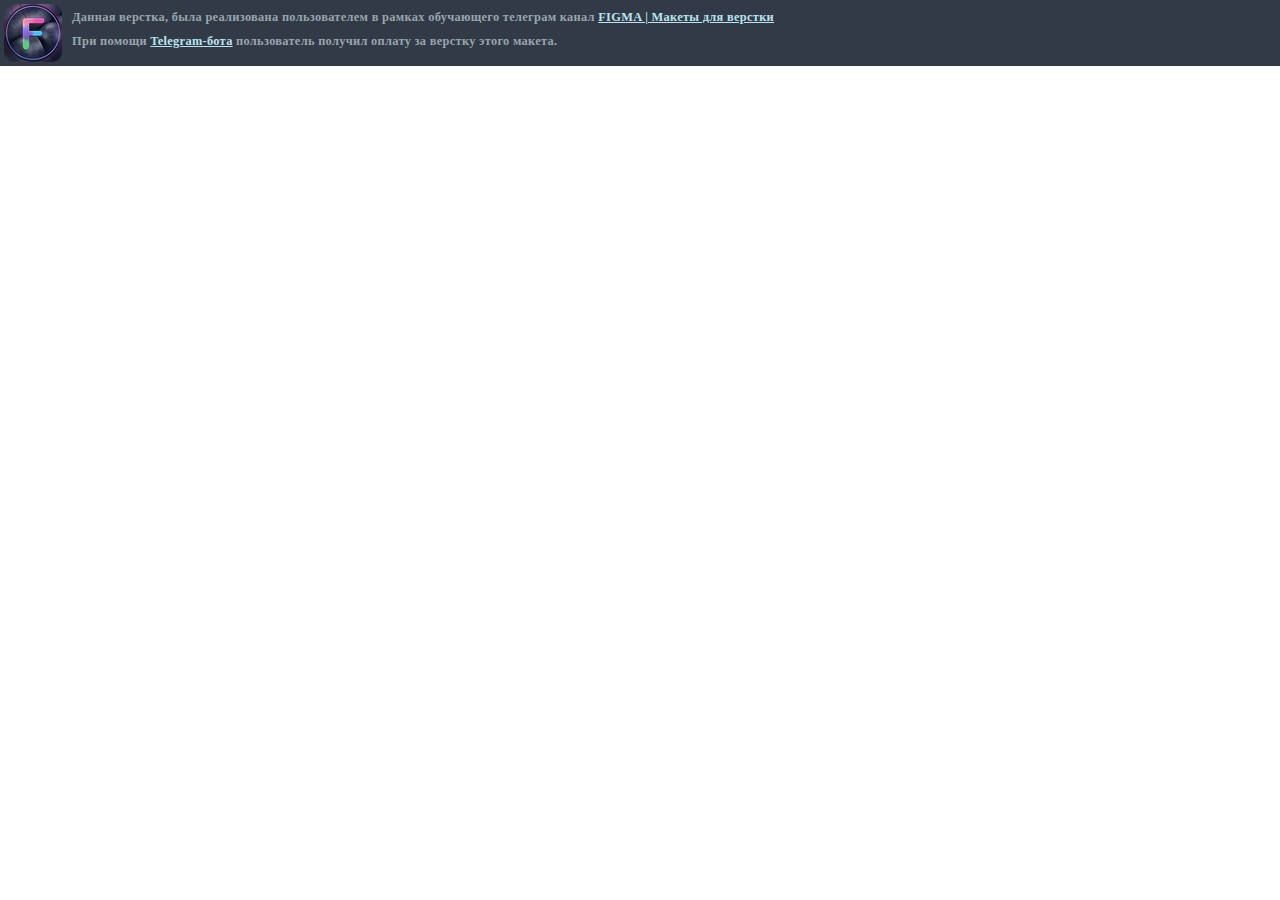
==== app/index.html @ 82f4841a "first commit" ====
<!DOCTYPE html>
<html lang="en">
  <head>
    <meta charset="UTF-8" />
    <meta name="viewport" content="width=device-width, initial-scale=1.0" />
    <meta http-equiv="X-UA-Compatible" content="ie=edge" />
    <meta
      name="description"
      content="Макет для верстки сайта был взял с телеграм канала FIGMA | Макеты для верстки"
    />
    <link rel="shortcut icon" type="image/x-icon" href="favicon/favicon.ico" />
    <link rel="author" href="humans.txt" />
    <title>FIGMA | Макеты для верстки — Верстка страницы</title>
    <link rel="stylesheet" href="css/style.min.css" />
  </head>
  <body>
    <!-- Начало: Данный блок удалять нельзя -->
    <div class="maketforfigma">
      <a href="https://t.me/s/FigmaToHTML" target="_blank">
        <img src="images/icon/logo.png" alt="Maket for figma" />
      </a>
      <div>
        <p>
          Данная верстка, была реализована пользователем в рамках обучающего
          телеграм канал
          <a href="https://t.me/s/FigmaToHTML" target="_blank"
            >FIGMA | Макеты для верстки</a
          >
        </p>
        <p>
          При помощи
          <a href="https://t.me/HtmlCodeForMoney_bot?from_git" target="_blank"
            >Telegram-бота</a
          >
          пользователь получил оплату за верстку этого макета.
        </p>
      </div>
    </div>
    <!-- Конец -->

    <div class="main"></div>
    <script src="js/main.min.js"></script>
  </body>
</html>
---- app/css/style.min.css ----
@import"https://fonts.googleapis.com/css2?family=Roboto&display=swap";html{line-height:1.15;-webkit-text-size-adjust:100%}body{margin:0}main{display:block}h1{font-size:2em;margin:.67em 0}hr{-webkit-box-sizing:content-box;box-sizing:content-box;height:0;overflow:visible}pre{font-family:monospace,monospace;font-size:1em}a{background-color:rgba(0,0,0,0)}abbr[title]{border-bottom:none;text-decoration:underline;-webkit-text-decoration:underline dotted;text-decoration:underline dotted}b,strong{font-weight:bolder}code,kbd,samp{font-family:monospace,monospace;font-size:1em}small{font-size:80%}sub,sup{font-size:75%;line-height:0;position:relative;vertical-align:baseline}sub{bottom:-0.25em}sup{top:-0.5em}img{border-style:none}button,input,optgroup,select,textarea{font-family:inherit;font-size:100%;line-height:1.15;margin:0}button,input{overflow:visible}button,select{text-transform:none}button,[type=button],[type=reset],[type=submit]{-webkit-appearance:button}button::-moz-focus-inner,[type=button]::-moz-focus-inner,[type=reset]::-moz-focus-inner,[type=submit]::-moz-focus-inner{border-style:none;padding:0}button:-moz-focusring,[type=button]:-moz-focusring,[type=reset]:-moz-focusring,[type=submit]:-moz-focusring{outline:1px dotted ButtonText}fieldset{padding:.35em .75em .625em}legend{-webkit-box-sizing:border-box;box-sizing:border-box;color:inherit;display:table;max-width:100%;padding:0;white-space:normal}progress{vertical-align:baseline}textarea{overflow:auto}[type=checkbox],[type=radio]{-webkit-box-sizing:border-box;box-sizing:border-box;padding:0}[type=number]::-webkit-inner-spin-button,[type=number]::-webkit-outer-spin-button{height:auto}[type=search]{-webkit-appearance:textfield;outline-offset:-2px}[type=search]::-webkit-search-decoration{-webkit-appearance:none}::-webkit-file-upload-button{-webkit-appearance:button;font:inherit}details{display:block}summary{display:list-item}template{display:none}[hidden]{display:none}html{-webkit-box-sizing:border-box;box-sizing:border-box}*,*::before,*::after{-webkit-box-sizing:inherit;box-sizing:inherit;padding:0;margin:0}h1,h2,h3,h4,h5,h6{margin:0;padding:0}a{color:inherit;text-decoration:none}ul{list-style:none}button{background:rgba(0,0,0,0);border:none;cursor:pointer}.maketforfigma{-webkit-box-flex:0;-ms-flex:0 0 auto;flex:0 0 auto;background:#313a46;font-weight:bold;display:-webkit-box;display:-ms-flexbox;display:flex}.maketforfigma img{border-radius:10px;margin:4px 0 0 4px}.maketforfigma p{color:#98a6ad;text-decoration:none;letter-spacing:.01875rem;font-size:.775rem;padding:0 10px;line-height:.7rem;margin:12.4px 0}.maketforfigma p>a{color:#bbe4f0;font-weight:bold;text-decoration:underline}.maketforfigma p>a:hover{color:#fff}.main{-webkit-box-flex:1;-ms-flex:1 0 auto;flex:1 0 auto}html{height:100%}body{display:-webkit-box;display:-ms-flexbox;display:flex;-webkit-box-orient:vertical;-webkit-box-direction:normal;-ms-flex-direction:column;flex-direction:column;height:100%;padding:0;margin:0}
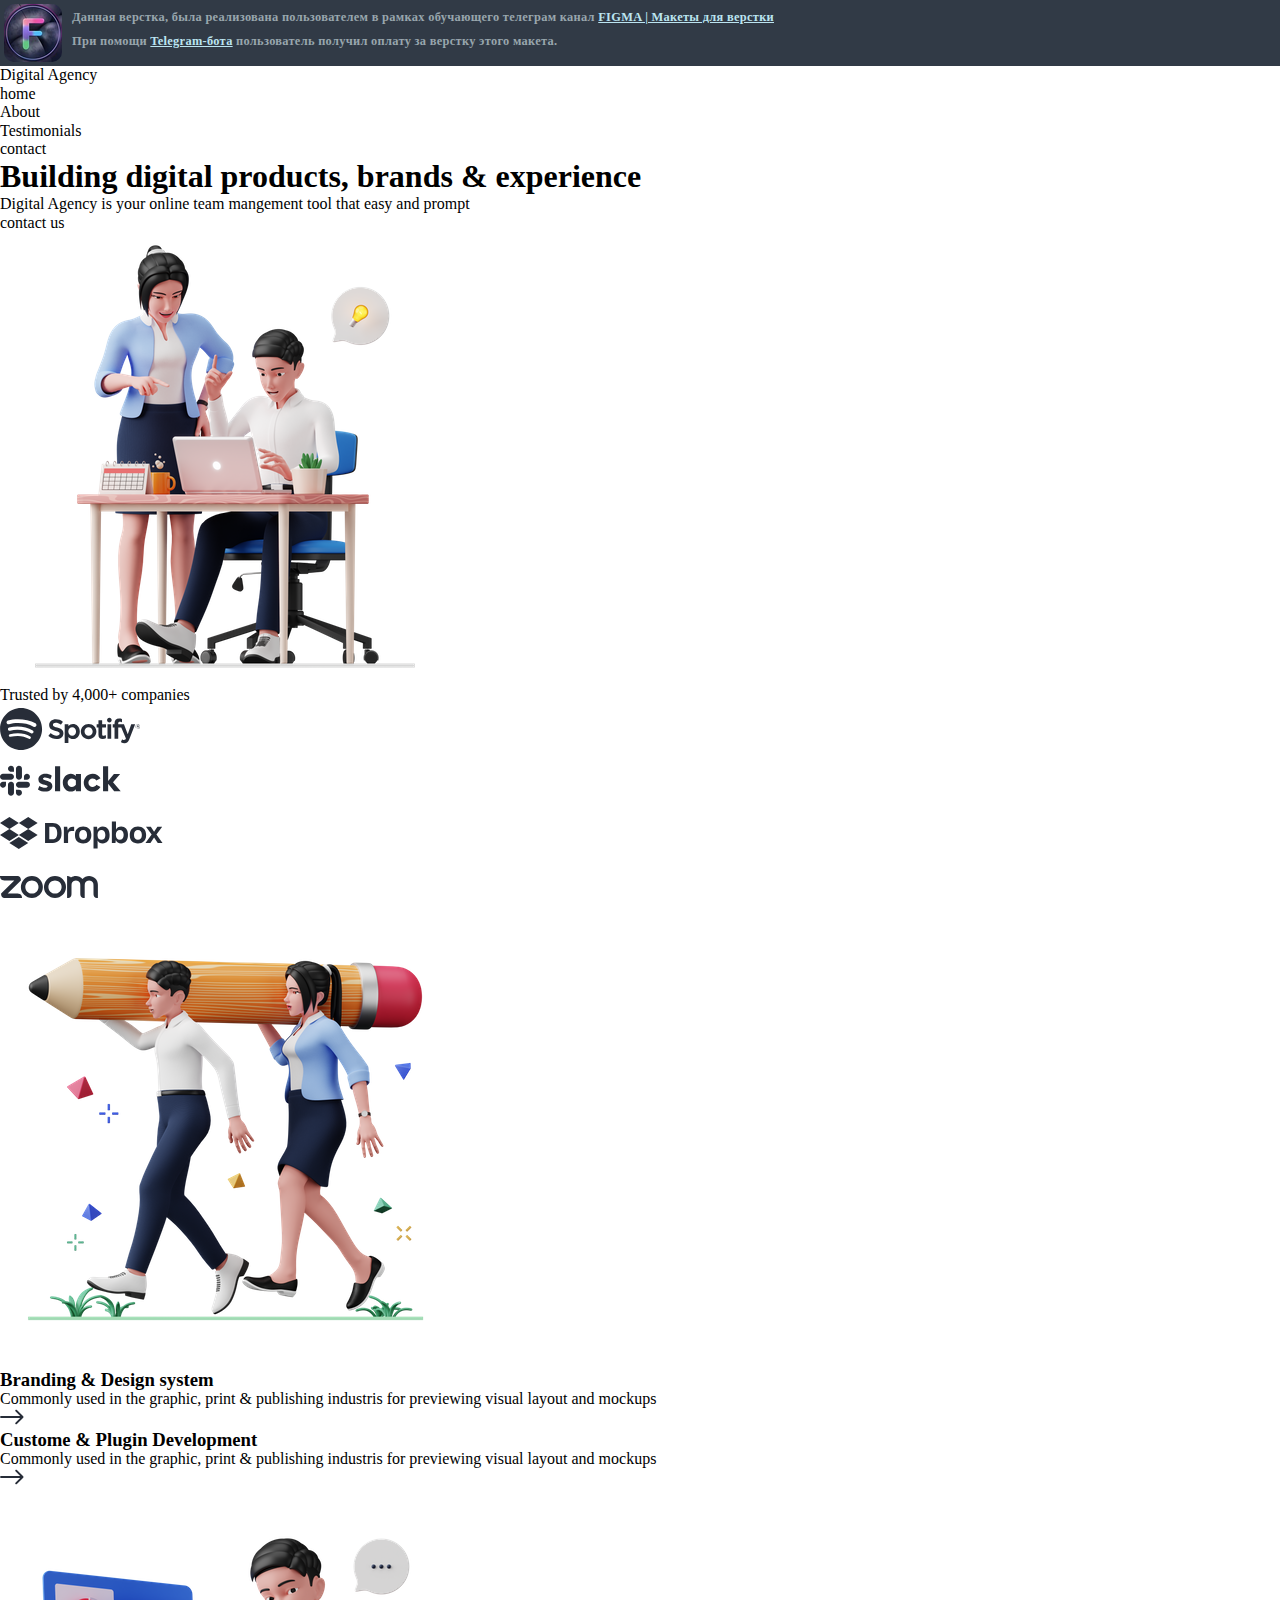
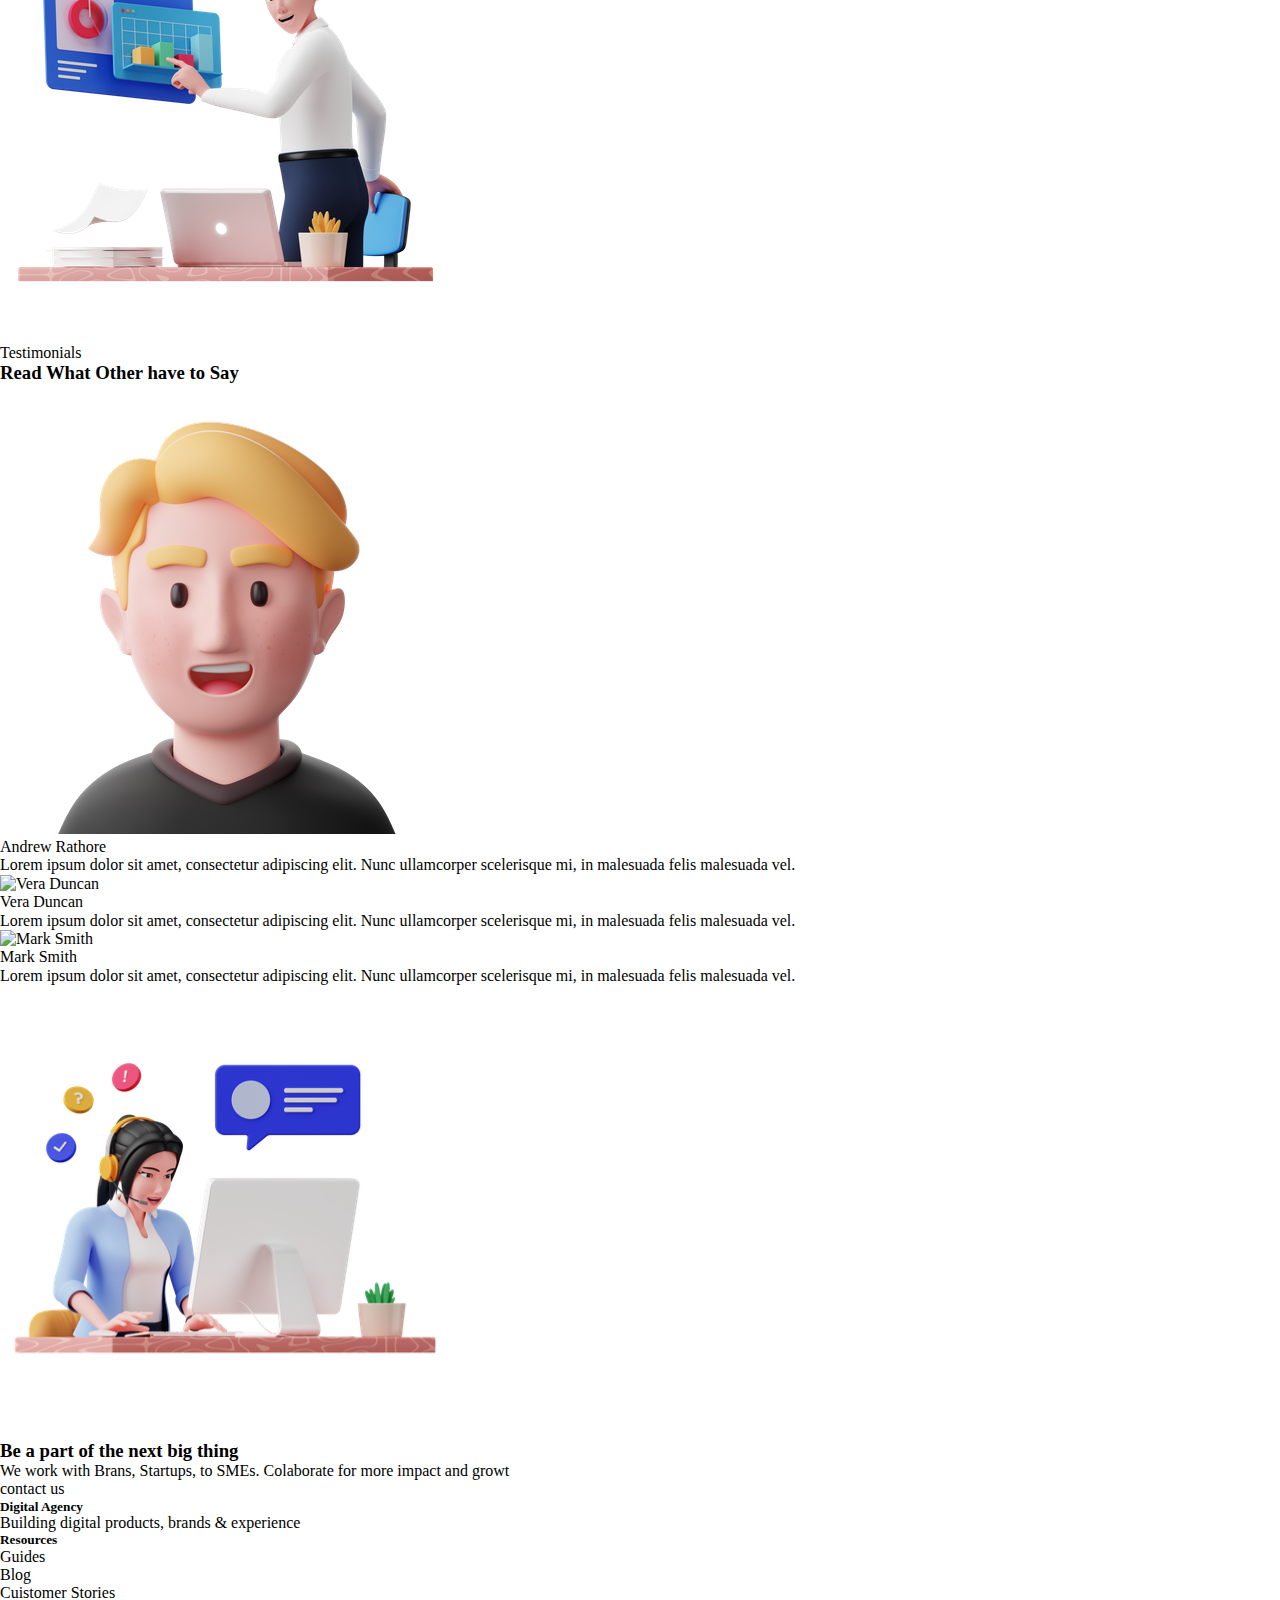
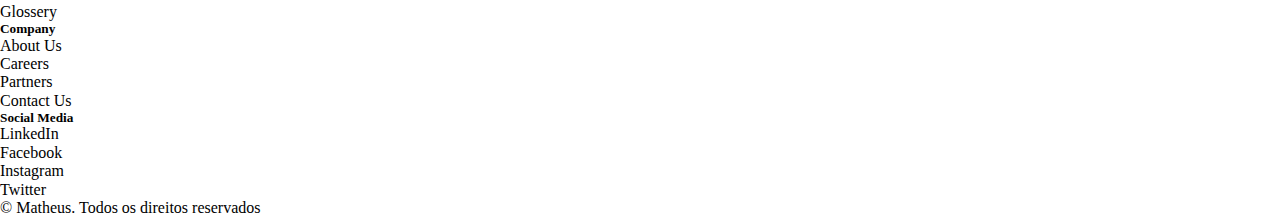
==== commit 0a5747e7: "html" ====
--- a/app/index.html
+++ b/app/index.html
@@ -38,7 +38,273 @@
     </div>
     <!-- Конец -->
 
-    <div class="main"></div>
+    <div class="main">
+      <header class="header">
+        <div class="container">
+          <nav class="nav">
+            <a class="logo__link" href="#">Digital Agency</a>
+            <ul class="menu">
+              <li class="menu__item">
+                <a class="menu__link" href="#">home</a>
+              </li>
+              <li class="menu__item">
+                <a class="menu__link" href="#">About</a>
+              </li>
+              <li class="menu__item">
+                <a class="menu__link" href="#">Testimonials</a>
+              </li>
+              <li class="menu__item">
+                <a class="menu__link" href="#">contact</a>
+              </li>
+            </ul>
+          </nav>
+        </div>
+      </header>
+      <main>
+        <section class="hero">
+          <div class="container">
+            <div class="hero__info">
+              <h1 class="title title__h1 hero__title">
+                Building digital products, brands & experience
+              </h1>
+              <p class="hero__text">
+                Digital Agency is your online team mangement tool that easy and
+                prompt
+              </p>
+              <button class="hero__btn button">contact us</button>
+            </div>
+          </div>
+          <div class="hero__img">
+            <img
+              class="hero__bg-img"
+              src="images/bg/bg_hero.png"
+              alt="Digital Agency"
+            />
+          </div>
+        </section>
+        <div class="social">
+          <p class="social__text">Trusted by 4,000+ companies</p>
+          <ul class="social__items">
+            <li class="social__item">
+              <a class="social__link" href="#"
+                ><img
+                  class="social__img"
+                  src="images/icon/spotify.svg"
+                  alt="spotify"
+              /></a>
+            </li>
+            <li class="social__item">
+              <a class="social__link" href="#"
+                ><img
+                  class="social__img"
+                  src="images/icon/slack.svg"
+                  alt="slack"
+              /></a>
+            </li>
+            <li class="social__item">
+              <a class="social__link" href="#"
+                ><img
+                  class="social__img"
+                  src="images/icon/dropbox.svg"
+                  alt="dropbox"
+              /></a>
+            </li>
+            <li class="social__item">
+              <a class="social__link" href="#"
+                ><img class="social__img" src="images/icon/zoom.svg" alt="zoom"
+              /></a>
+            </li>
+          </ul>
+        </div>
+        <section class="branding">
+          <div class="container">
+            <div class="branding__img">
+              <img
+                class="branding__bg-img"
+                src="images/bg/bg_2.png"
+                alt="Branding"
+              />
+            </div>
+            <div class="branding__info">
+              <h3 class="title title__h3 branding__title">
+                Branding & Design system
+              </h3>
+              <p class="branding__text">
+                Commonly used in the graphic, print & publishing industris for
+                previewing visual layout and mockups
+              </p>
+              <a class="branding__link"
+                ><img src="images/icon/arrow_right.svg" alt="arrow-right"
+              /></a>
+            </div>
+          </div>
+        </section>
+        <section class="custome">
+          <div class="container">
+            <div class="custome__info">
+              <h3 class="title title__h3 custome__title">
+                Custome & Plugin Development
+              </h3>
+              <p class="custome__text">
+                Commonly used in the graphic, print & publishing industris for
+                previewing visual layout and mockups
+              </p>
+              <a class="custome__link"
+                ><img src="images/icon/arrow_right.svg" alt="arrow-right"
+              /></a>
+            </div>
+            <div class="custome__img">
+              <img
+                class="custome__bg-img"
+                src="images/bg/bg_data.png"
+                alt="custome"
+              />
+            </div>
+          </div>
+        </section>
+        <section class="client">
+          <div class="container">
+            <p class="client__suptitle">Testimonials</p>
+            <h3 class="title title__h3 client__title">
+              Read What Other have to Say
+            </h3>
+          </div>
+          <div class="client__items">
+            <div class="client__item">
+              <div class="client__img-box">
+                <img
+                  class="client__img"
+                  src="images/content/client_01.png"
+                  alt="Andrew Rathore "
+                />
+              </div>
+              <p class="client__name">Andrew Rathore</p>
+              <p class="client__text">
+                Lorem ipsum dolor sit amet, consectetur adipiscing elit. Nunc
+                ullamcorper scelerisque mi, in malesuada felis malesuada vel.
+              </p>
+            </div>
+            <div class="client__item">
+              <div class="client__img-box">
+                <img
+                  class="client__img"
+                  src="images/content/client_02.png"
+                  alt="Vera Duncan "
+                />
+              </div>
+              <p class="client__name">Vera Duncan</p>
+              <p class="client__text">
+                Lorem ipsum dolor sit amet, consectetur adipiscing elit. Nunc
+                ullamcorper scelerisque mi, in malesuada felis malesuada vel.
+              </p>
+            </div>
+            <div class="client__item">
+              <div class="client__img-box">
+                <img
+                  class="client__img"
+                  src="images/content/client_03.png"
+                  alt="Mark Smith"
+                />
+              </div>
+              <p class="client__name">Mark Smith</p>
+              <p class="client__text">
+                Lorem ipsum dolor sit amet, consectetur adipiscing elit. Nunc
+                ullamcorper scelerisque mi, in malesuada felis malesuada vel.
+              </p>
+            </div>
+          </div>
+        </section>
+        <section class="contact">
+          <div class="container">
+            <div class="contact__box">
+              <div class="contact__img">
+                <img
+                  class="contact__bg-img"
+                  src="images/bg/bg_customer.png"
+                  alt="contact us"
+                />
+              </div>
+              <div class="contact__info">
+                <h3 class="title title__h3 contact__title">
+                  Be a part of the next big thing
+                </h3>
+                <p class="contact__text">
+                  We work with Brans, Startups, to SMEs. Colaborate for more
+                  impact and growt
+                </p>
+                <button class="contact__btn button">contact us</button>
+              </div>
+            </div>
+          </div>
+        </section>
+      </main>
+      <footer class="footer">
+        <div class="footer__box">
+          <div class="footer__items-box">
+            <h5 class="title title__h5 footer__title">Digital Agency</h5>
+            <ul class="footer__items">
+              <li class="footer__item">
+                <a class="footer__link" href="#"
+                  >Building digital products, brands & experience</a
+                >
+              </li>
+            </ul>
+          </div>
+          <div class="footer__items-box">
+            <h5 class="title title__h5 footer__title">Resources</h5>
+            <ul class="footer__items">
+              <li class="footer__item">
+                <a class="footer__link" href="#">Guides</a>
+              </li>
+              <li class="footer__item">
+                <a class="footer__link" href="#">Blog</a>
+              </li>
+              <li class="footer__item">
+                <a class="footer__link" href="#">Cuistomer Stories</a>
+              </li>
+              <li class="footer__item">
+                <a class="footer__link" href="#">Glossery</a>
+              </li>
+            </ul>
+          </div>
+          <div class="footer__items-box">
+            <h5 class="title title__h5 footer__title">Company</h5>
+            <ul class="footer__items">
+              <li class="footer__item">
+                <a class="footer__link" href="#">About Us</a>
+              </li>
+              <li class="footer__item">
+                <a class="footer__link" href="#">Careers</a>
+              </li>
+              <li class="footer__item">
+                <a class="footer__link" href="#">Partners</a>
+              </li>
+              <li class="footer__item">
+                <a class="footer__link" href="#">Contact Us</a>
+              </li>
+            </ul>
+          </div>
+          <div class="footer__items-box">
+            <h5 class="title title__h5 footer__title">Social Media</h5>
+            <ul class="footer__items">
+              <li class="footer__item">
+                <a class="footer__link" href="#">LinkedIn</a>
+              </li>
+              <li class="footer__item">
+                <a class="footer__link" href="#">Facebook</a>
+              </li>
+              <li class="footer__item">
+                <a class="footer__link" href="#">Instagram</a>
+              </li>
+              <li class="footer__item">
+                <a class="footer__link" href="#">Twitter</a>
+              </li>
+            </ul>
+          </div>
+        </div>
+        <p class="copy">© Matheus. Todos os direitos reservados</p>
+      </footer>
+    </div>
     <script src="js/main.min.js"></script>
   </body>
 </html>
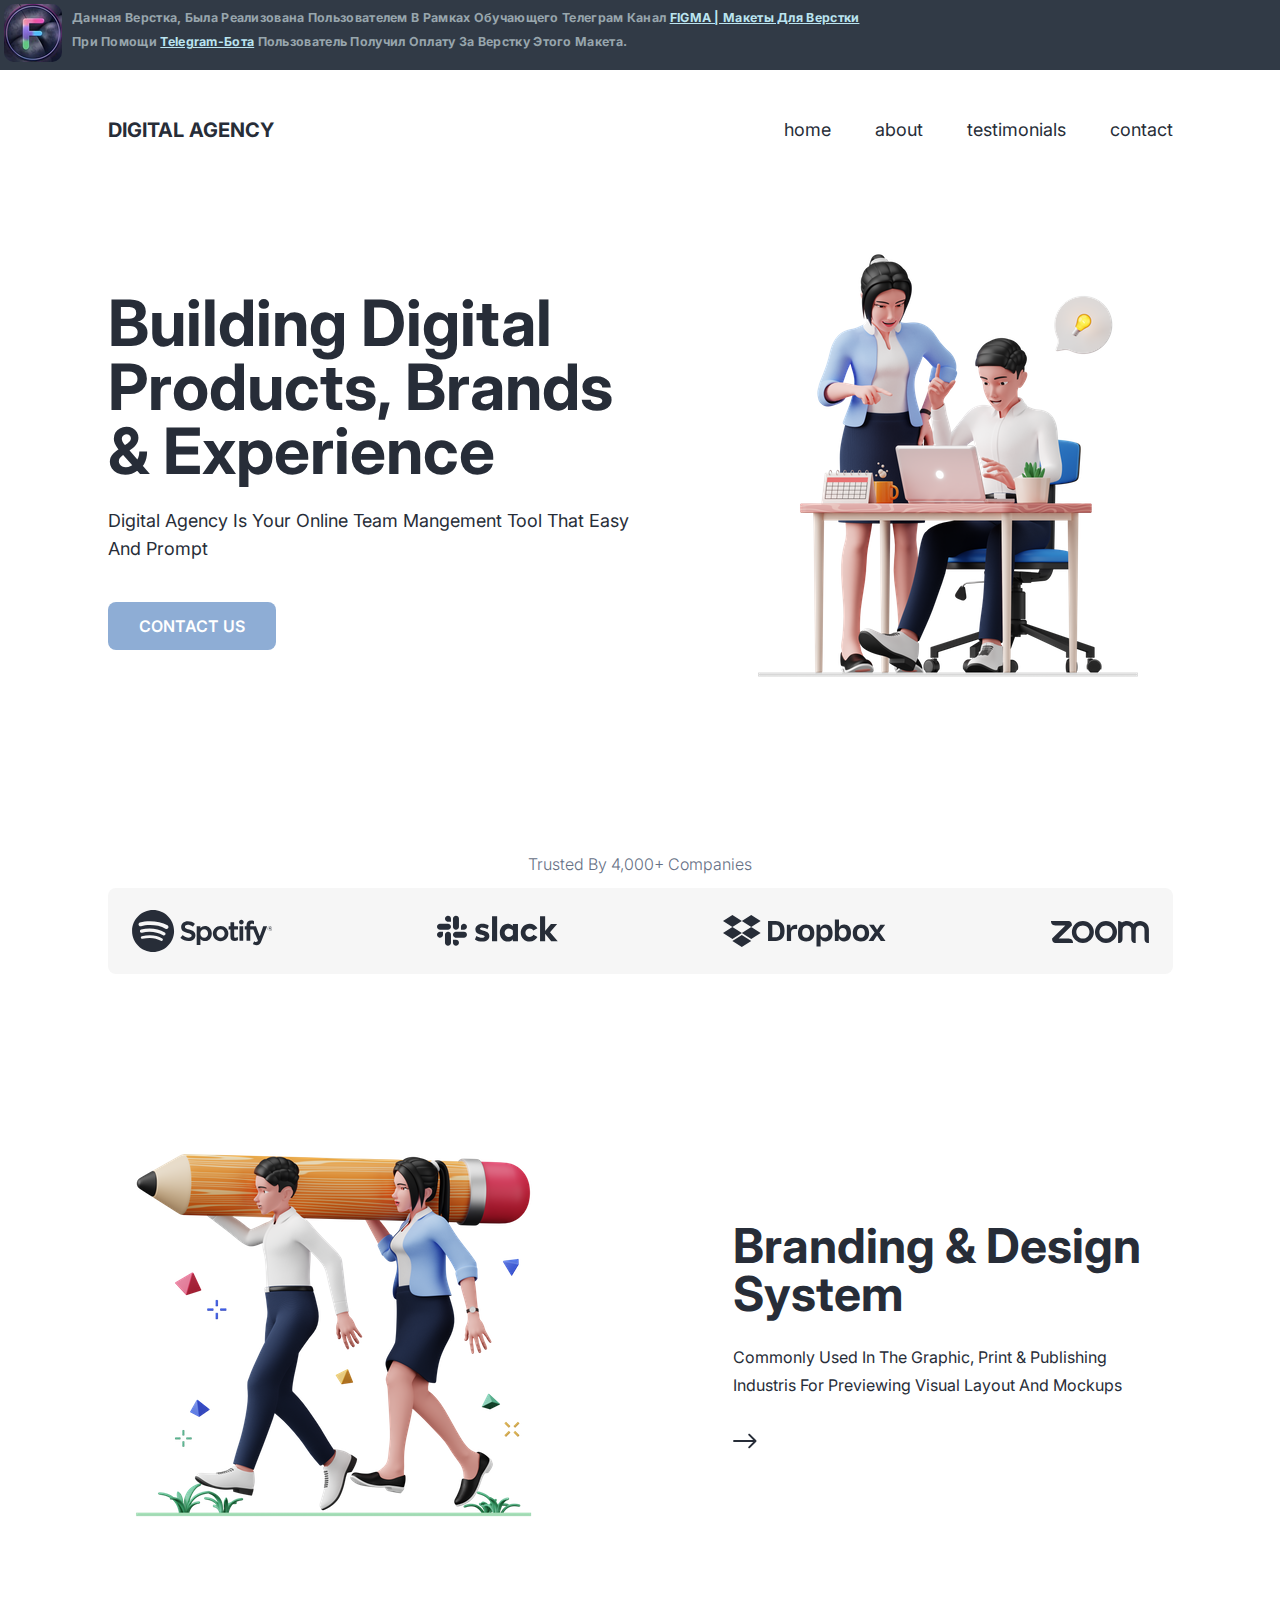
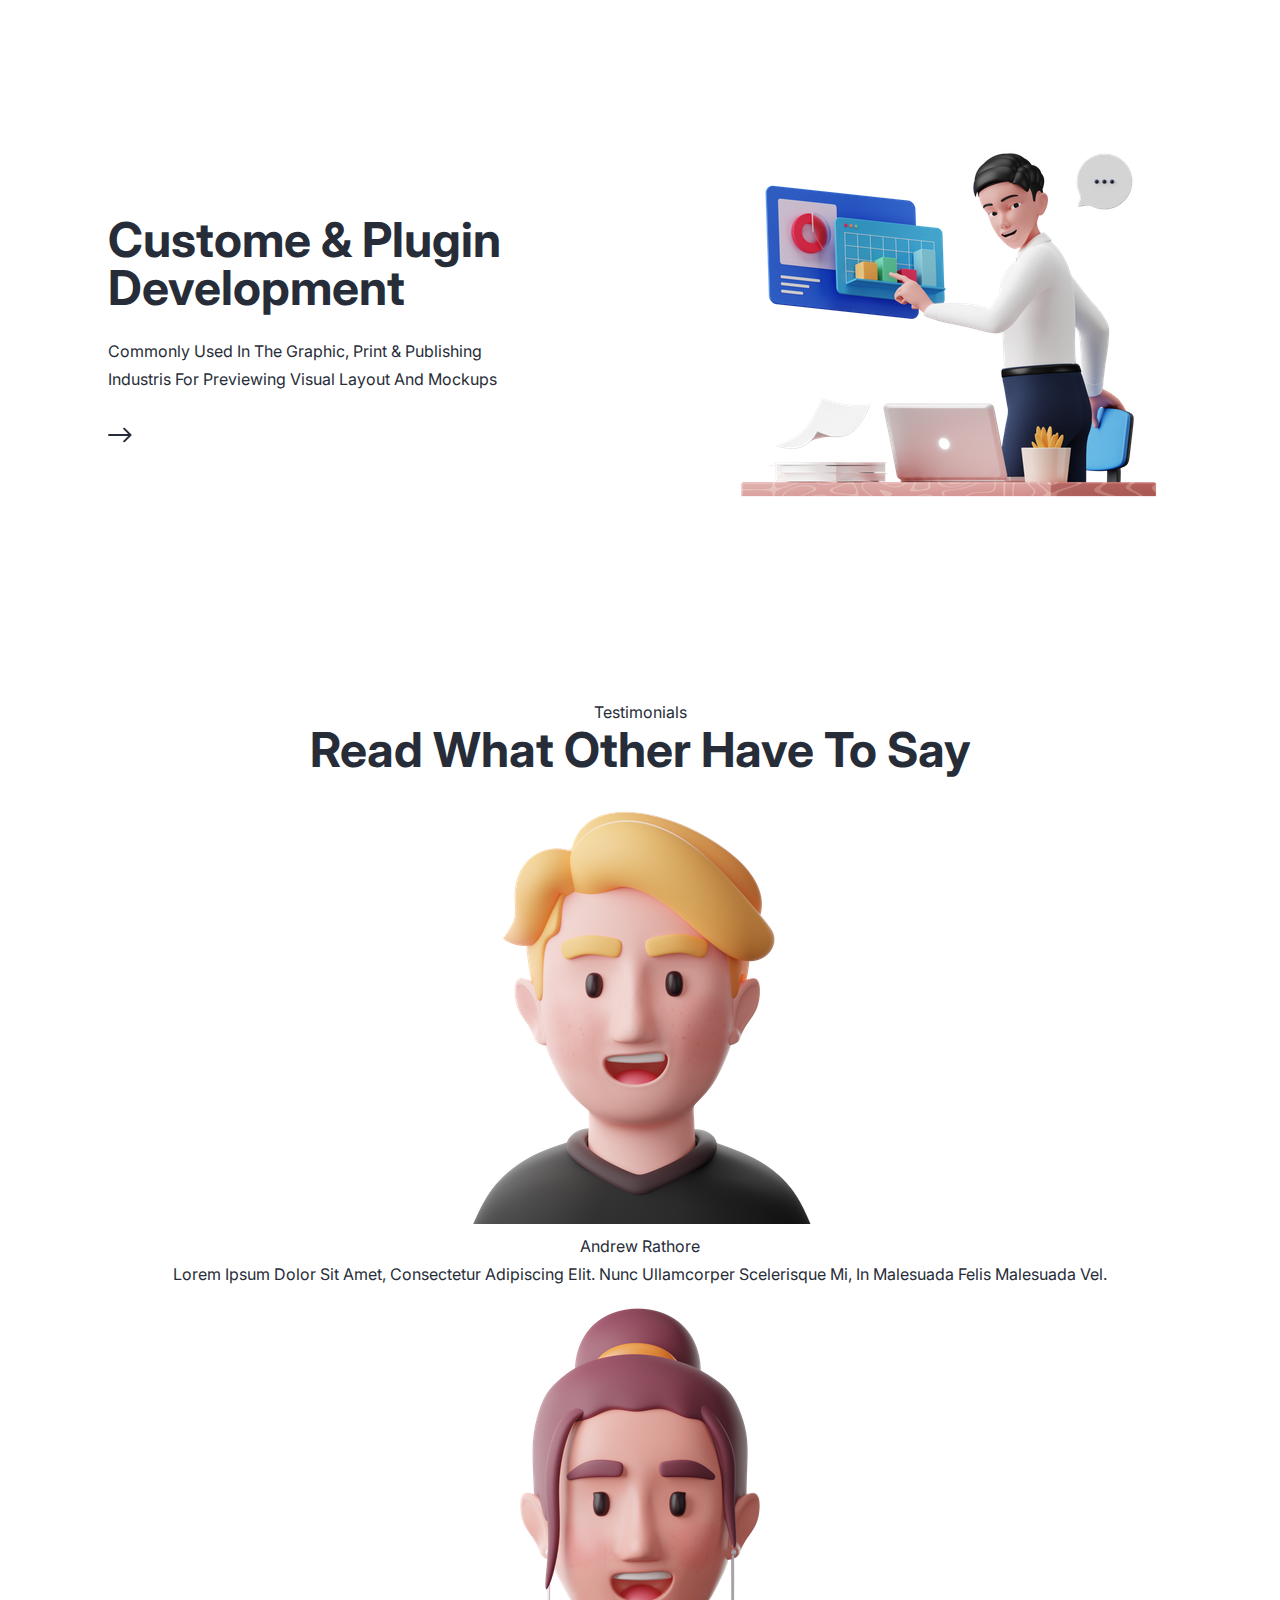
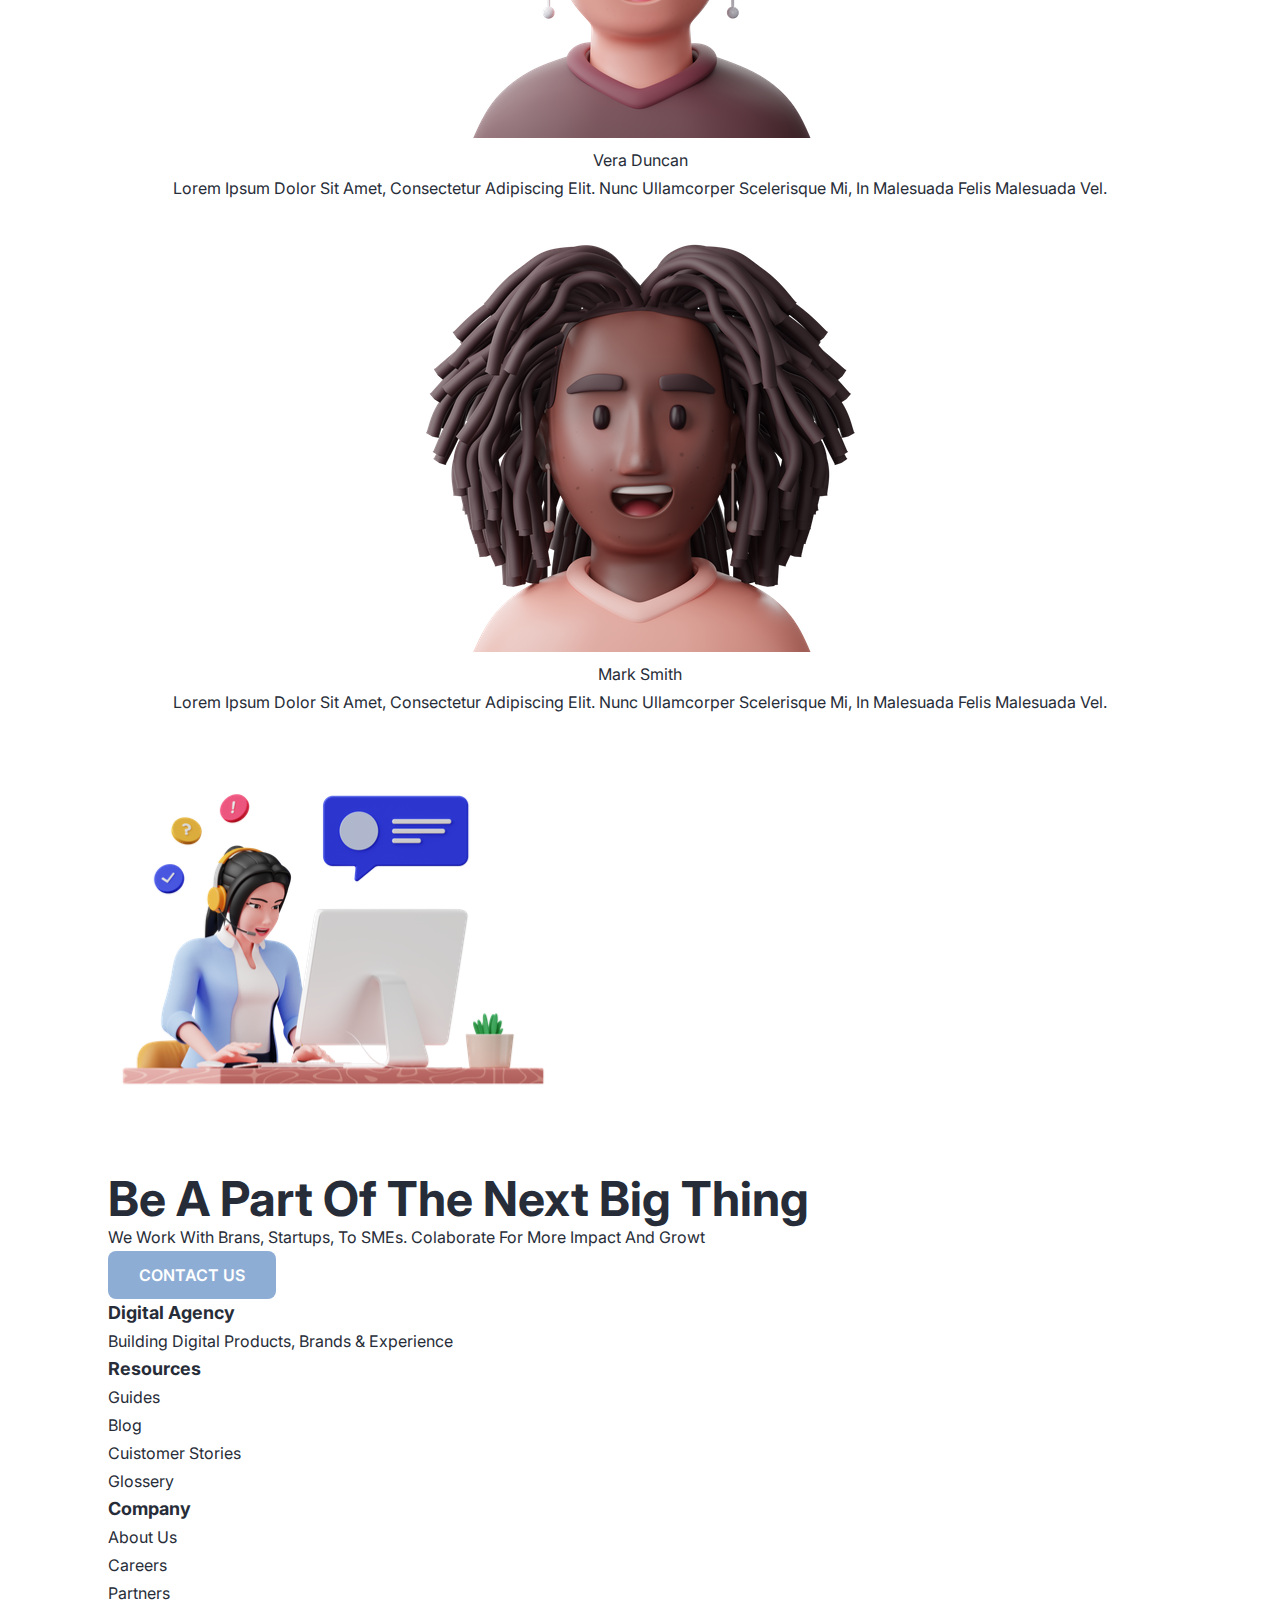
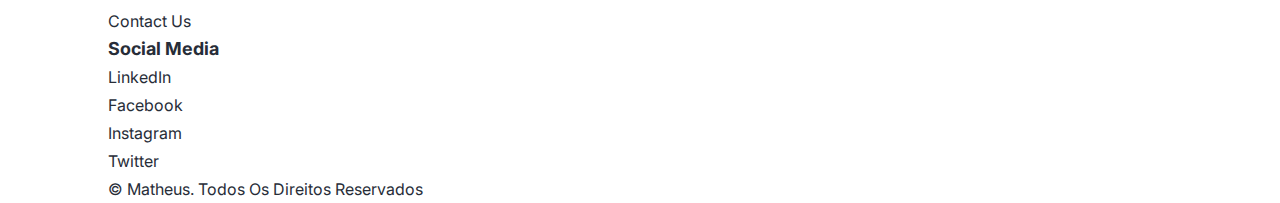
==== commit f6ece2b3: "css" ====
--- a/app/index.html
+++ b/app/index.html
@@ -48,13 +48,13 @@
                 <a class="menu__link" href="#">home</a>
               </li>
               <li class="menu__item">
-                <a class="menu__link" href="#">About</a>
+                <a class="menu__link" href="#branding">About</a>
               </li>
               <li class="menu__item">
-                <a class="menu__link" href="#">Testimonials</a>
+                <a class="menu__link" href="#client">Testimonials</a>
               </li>
               <li class="menu__item">
-                <a class="menu__link" href="#">contact</a>
+                <a class="menu__link" href="#contact">contact</a>
               </li>
             </ul>
           </nav>
@@ -63,158 +63,169 @@
       <main>
         <section class="hero">
           <div class="container">
-            <div class="hero__info">
-              <h1 class="title title__h1 hero__title">
-                Building digital products, brands & experience
-              </h1>
-              <p class="hero__text">
-                Digital Agency is your online team mangement tool that easy and
-                prompt
-              </p>
-              <button class="hero__btn button">contact us</button>
-            </div>
-          </div>
-          <div class="hero__img">
-            <img
-              class="hero__bg-img"
-              src="images/bg/bg_hero.png"
-              alt="Digital Agency"
-            />
+            <div class="hero__wrap">
+              <div class="hero__info">
+                <h1 class="title title__h1 hero__title">
+                  Building digital products, brands & experience
+                </h1>
+                <p class="hero__text">
+                  Digital Agency is your online team mangement tool that easy
+                  and prompt
+                </p>
+                <button class="hero__btn button">contact us</button>
+              </div>
+              <div class="hero__img">
+                <img
+                  class="hero__bg-img"
+                  src="images/bg/bg_hero.png"
+                  alt="Digital Agency"
+                />
+              </div>
+            </div>
           </div>
         </section>
         <div class="social">
-          <p class="social__text">Trusted by 4,000+ companies</p>
-          <ul class="social__items">
-            <li class="social__item">
-              <a class="social__link" href="#"
-                ><img
-                  class="social__img"
-                  src="images/icon/spotify.svg"
-                  alt="spotify"
-              /></a>
-            </li>
-            <li class="social__item">
-              <a class="social__link" href="#"
-                ><img
-                  class="social__img"
-                  src="images/icon/slack.svg"
-                  alt="slack"
-              /></a>
-            </li>
-            <li class="social__item">
-              <a class="social__link" href="#"
-                ><img
-                  class="social__img"
-                  src="images/icon/dropbox.svg"
-                  alt="dropbox"
-              /></a>
-            </li>
-            <li class="social__item">
-              <a class="social__link" href="#"
-                ><img class="social__img" src="images/icon/zoom.svg" alt="zoom"
-              /></a>
-            </li>
-          </ul>
+          <div class="container">
+            <p class="social__text">Trusted by 4,000+ companies</p>
+            <ul class="social__items">
+              <li class="social__item">
+                <a class="social__link" href="#"
+                  ><img
+                    class="social__img"
+                    src="images/icon/spotify.svg"
+                    alt="spotify"
+                /></a>
+              </li>
+              <li class="social__item">
+                <a class="social__link" href="#"
+                  ><img
+                    class="social__img"
+                    src="images/icon/slack.svg"
+                    alt="slack"
+                /></a>
+              </li>
+              <li class="social__item">
+                <a class="social__link" href="#"
+                  ><img
+                    class="social__img"
+                    src="images/icon/dropbox.svg"
+                    alt="dropbox"
+                /></a>
+              </li>
+              <li class="social__item">
+                <a class="social__link" href="#"
+                  ><img
+                    class="social__img"
+                    src="images/icon/zoom.svg"
+                    alt="zoom"
+                /></a>
+              </li>
+            </ul>
+          </div>
         </div>
-        <section class="branding">
-          <div class="container">
-            <div class="branding__img">
-              <img
-                class="branding__bg-img"
-                src="images/bg/bg_2.png"
-                alt="Branding"
-              />
-            </div>
-            <div class="branding__info">
-              <h3 class="title title__h3 branding__title">
-                Branding & Design system
-              </h3>
-              <p class="branding__text">
-                Commonly used in the graphic, print & publishing industris for
-                previewing visual layout and mockups
-              </p>
-              <a class="branding__link"
-                ><img src="images/icon/arrow_right.svg" alt="arrow-right"
-              /></a>
+        <section class="branding" id="branding">
+          <div class="container">
+            <div class="branding__wrap">
+              <div class="branding__img">
+                <img
+                  class="branding__bg-img"
+                  src="images/bg/bg_2.png"
+                  alt="Branding"
+                />
+              </div>
+              <div class="branding__info">
+                <h3 class="title title__h3 branding__title">
+                  Branding & Design system
+                </h3>
+                <p class="branding__text">
+                  Commonly used in the graphic, print & publishing industris for
+                  previewing visual layout and mockups
+                </p>
+                <a class="branding__link"
+                  ><img src="images/icon/arrow_right.svg" alt="arrow-right"
+                /></a>
+              </div>
             </div>
           </div>
         </section>
         <section class="custome">
           <div class="container">
-            <div class="custome__info">
-              <h3 class="title title__h3 custome__title">
-                Custome & Plugin Development
-              </h3>
-              <p class="custome__text">
-                Commonly used in the graphic, print & publishing industris for
-                previewing visual layout and mockups
-              </p>
-              <a class="custome__link"
-                ><img src="images/icon/arrow_right.svg" alt="arrow-right"
-              /></a>
-            </div>
-            <div class="custome__img">
-              <img
-                class="custome__bg-img"
-                src="images/bg/bg_data.png"
-                alt="custome"
-              />
-            </div>
-          </div>
-        </section>
-        <section class="client">
-          <div class="container">
-            <p class="client__suptitle">Testimonials</p>
+            <div class="custome__wrap">
+              <div class="custome__info">
+                <h3 class="title title__h3 custome__title">
+                  Custome & Plugin Development
+                </h3>
+                <p class="custome__text">
+                  Commonly used in the graphic, print & publishing industris for
+                  previewing visual layout and mockups
+                </p>
+                <a class="custome__link"
+                  ><img src="images/icon/arrow_right.svg" alt="arrow-right"
+                /></a>
+              </div>
+              <div class="custome__img">
+                <img
+                  class="custome__bg-img"
+                  src="images/bg/bg_data.png"
+                  alt="custome"
+                />
+              </div>
+            </div>
+          </div>
+        </section>
+        <section class="client" id="client">
+          <div class="container">
+            <p class="client__title-text">Testimonials</p>
             <h3 class="title title__h3 client__title">
               Read What Other have to Say
             </h3>
-          </div>
-          <div class="client__items">
-            <div class="client__item">
-              <div class="client__img-box">
-                <img
-                  class="client__img"
-                  src="images/content/client_01.png"
-                  alt="Andrew Rathore "
-                />
-              </div>
-              <p class="client__name">Andrew Rathore</p>
-              <p class="client__text">
-                Lorem ipsum dolor sit amet, consectetur adipiscing elit. Nunc
-                ullamcorper scelerisque mi, in malesuada felis malesuada vel.
-              </p>
-            </div>
-            <div class="client__item">
-              <div class="client__img-box">
-                <img
-                  class="client__img"
-                  src="images/content/client_02.png"
-                  alt="Vera Duncan "
-                />
-              </div>
-              <p class="client__name">Vera Duncan</p>
-              <p class="client__text">
-                Lorem ipsum dolor sit amet, consectetur adipiscing elit. Nunc
-                ullamcorper scelerisque mi, in malesuada felis malesuada vel.
-              </p>
-            </div>
-            <div class="client__item">
-              <div class="client__img-box">
-                <img
-                  class="client__img"
-                  src="images/content/client_03.png"
-                  alt="Mark Smith"
-                />
-              </div>
-              <p class="client__name">Mark Smith</p>
-              <p class="client__text">
-                Lorem ipsum dolor sit amet, consectetur adipiscing elit. Nunc
-                ullamcorper scelerisque mi, in malesuada felis malesuada vel.
-              </p>
-            </div>
-          </div>
-        </section>
-        <section class="contact">
+            <div class="client__items">
+              <div class="client__item">
+                <div class="client__img-box">
+                  <img
+                    class="client__img"
+                    src="images/content/client_01.png"
+                    alt="Andrew Rathore "
+                  />
+                </div>
+                <p class="client__name">Andrew Rathore</p>
+                <p class="client__text">
+                  Lorem ipsum dolor sit amet, consectetur adipiscing elit. Nunc
+                  ullamcorper scelerisque mi, in malesuada felis malesuada vel.
+                </p>
+              </div>
+              <div class="client__item">
+                <div class="client__img-box">
+                  <img
+                    class="client__img"
+                    src="images/content/client_02.png"
+                    alt="Vera Duncan "
+                  />
+                </div>
+                <p class="client__name">Vera Duncan</p>
+                <p class="client__text">
+                  Lorem ipsum dolor sit amet, consectetur adipiscing elit. Nunc
+                  ullamcorper scelerisque mi, in malesuada felis malesuada vel.
+                </p>
+              </div>
+              <div class="client__item">
+                <div class="client__img-box">
+                  <img
+                    class="client__img"
+                    src="images/content/client_03.png"
+                    alt="Mark Smith"
+                  />
+                </div>
+                <p class="client__name">Mark Smith</p>
+                <p class="client__text">
+                  Lorem ipsum dolor sit amet, consectetur adipiscing elit. Nunc
+                  ullamcorper scelerisque mi, in malesuada felis malesuada vel.
+                </p>
+              </div>
+            </div>
+          </div>
+        </section>
+        <section class="contact" id="contact">
           <div class="container">
             <div class="contact__box">
               <div class="contact__img">
@@ -239,70 +250,72 @@
         </section>
       </main>
       <footer class="footer">
-        <div class="footer__box">
-          <div class="footer__items-box">
-            <h5 class="title title__h5 footer__title">Digital Agency</h5>
-            <ul class="footer__items">
-              <li class="footer__item">
-                <a class="footer__link" href="#"
-                  >Building digital products, brands & experience</a
-                >
-              </li>
-            </ul>
-          </div>
-          <div class="footer__items-box">
-            <h5 class="title title__h5 footer__title">Resources</h5>
-            <ul class="footer__items">
-              <li class="footer__item">
-                <a class="footer__link" href="#">Guides</a>
-              </li>
-              <li class="footer__item">
-                <a class="footer__link" href="#">Blog</a>
-              </li>
-              <li class="footer__item">
-                <a class="footer__link" href="#">Cuistomer Stories</a>
-              </li>
-              <li class="footer__item">
-                <a class="footer__link" href="#">Glossery</a>
-              </li>
-            </ul>
-          </div>
-          <div class="footer__items-box">
-            <h5 class="title title__h5 footer__title">Company</h5>
-            <ul class="footer__items">
-              <li class="footer__item">
-                <a class="footer__link" href="#">About Us</a>
-              </li>
-              <li class="footer__item">
-                <a class="footer__link" href="#">Careers</a>
-              </li>
-              <li class="footer__item">
-                <a class="footer__link" href="#">Partners</a>
-              </li>
-              <li class="footer__item">
-                <a class="footer__link" href="#">Contact Us</a>
-              </li>
-            </ul>
-          </div>
-          <div class="footer__items-box">
-            <h5 class="title title__h5 footer__title">Social Media</h5>
-            <ul class="footer__items">
-              <li class="footer__item">
-                <a class="footer__link" href="#">LinkedIn</a>
-              </li>
-              <li class="footer__item">
-                <a class="footer__link" href="#">Facebook</a>
-              </li>
-              <li class="footer__item">
-                <a class="footer__link" href="#">Instagram</a>
-              </li>
-              <li class="footer__item">
-                <a class="footer__link" href="#">Twitter</a>
-              </li>
-            </ul>
-          </div>
+        <div class="container">
+          <div class="footer__box">
+            <div class="footer__items-box">
+              <h5 class="title title__h5 footer__title">Digital Agency</h5>
+              <ul class="footer__items">
+                <li class="footer__item">
+                  <a class="footer__link" href="#"
+                    >Building digital products, brands & experience</a
+                  >
+                </li>
+              </ul>
+            </div>
+            <div class="footer__items-box">
+              <h5 class="title title__h5 footer__title">Resources</h5>
+              <ul class="footer__items">
+                <li class="footer__item">
+                  <a class="footer__link" href="#">Guides</a>
+                </li>
+                <li class="footer__item">
+                  <a class="footer__link" href="#">Blog</a>
+                </li>
+                <li class="footer__item">
+                  <a class="footer__link" href="#">Cuistomer Stories</a>
+                </li>
+                <li class="footer__item">
+                  <a class="footer__link" href="#">Glossery</a>
+                </li>
+              </ul>
+            </div>
+            <div class="footer__items-box">
+              <h5 class="title title__h5 footer__title">Company</h5>
+              <ul class="footer__items">
+                <li class="footer__item">
+                  <a class="footer__link" href="#">About Us</a>
+                </li>
+                <li class="footer__item">
+                  <a class="footer__link" href="#">Careers</a>
+                </li>
+                <li class="footer__item">
+                  <a class="footer__link" href="#">Partners</a>
+                </li>
+                <li class="footer__item">
+                  <a class="footer__link" href="#">Contact Us</a>
+                </li>
+              </ul>
+            </div>
+            <div class="footer__items-box">
+              <h5 class="title title__h5 footer__title">Social Media</h5>
+              <ul class="footer__items">
+                <li class="footer__item">
+                  <a class="footer__link" href="#">LinkedIn</a>
+                </li>
+                <li class="footer__item">
+                  <a class="footer__link" href="#">Facebook</a>
+                </li>
+                <li class="footer__item">
+                  <a class="footer__link" href="#">Instagram</a>
+                </li>
+                <li class="footer__item">
+                  <a class="footer__link" href="#">Twitter</a>
+                </li>
+              </ul>
+            </div>
+          </div>
+          <p class="copy">© Matheus. Todos os direitos reservados</p>
         </div>
-        <p class="copy">© Matheus. Todos os direitos reservados</p>
       </footer>
     </div>
     <script src="js/main.min.js"></script>
--- a/app/css/style.min.css
+++ b/app/css/style.min.css
@@ -1 +1 @@
-@import"https://fonts.googleapis.com/css2?family=Roboto&display=swap";html{line-height:1.15;-webkit-text-size-adjust:100%}body{margin:0}main{display:block}h1{font-size:2em;margin:.67em 0}hr{-webkit-box-sizing:content-box;box-sizing:content-box;height:0;overflow:visible}pre{font-family:monospace,monospace;font-size:1em}a{background-color:rgba(0,0,0,0)}abbr[title]{border-bottom:none;text-decoration:underline;-webkit-text-decoration:underline dotted;text-decoration:underline dotted}b,strong{font-weight:bolder}code,kbd,samp{font-family:monospace,monospace;font-size:1em}small{font-size:80%}sub,sup{font-size:75%;line-height:0;position:relative;vertical-align:baseline}sub{bottom:-0.25em}sup{top:-0.5em}img{border-style:none}button,input,optgroup,select,textarea{font-family:inherit;font-size:100%;line-height:1.15;margin:0}button,input{overflow:visible}button,select{text-transform:none}button,[type=button],[type=reset],[type=submit]{-webkit-appearance:button}button::-moz-focus-inner,[type=button]::-moz-focus-inner,[type=reset]::-moz-focus-inner,[type=submit]::-moz-focus-inner{border-style:none;padding:0}button:-moz-focusring,[type=button]:-moz-focusring,[type=reset]:-moz-focusring,[type=submit]:-moz-focusring{outline:1px dotted ButtonText}fieldset{padding:.35em .75em .625em}legend{-webkit-box-sizing:border-box;box-sizing:border-box;color:inherit;display:table;max-width:100%;padding:0;white-space:normal}progress{vertical-align:baseline}textarea{overflow:auto}[type=checkbox],[type=radio]{-webkit-box-sizing:border-box;box-sizing:border-box;padding:0}[type=number]::-webkit-inner-spin-button,[type=number]::-webkit-outer-spin-button{height:auto}[type=search]{-webkit-appearance:textfield;outline-offset:-2px}[type=search]::-webkit-search-decoration{-webkit-appearance:none}::-webkit-file-upload-button{-webkit-appearance:button;font:inherit}details{display:block}summary{display:list-item}template{display:none}[hidden]{display:none}html{-webkit-box-sizing:border-box;box-sizing:border-box}*,*::before,*::after{-webkit-box-sizing:inherit;box-sizing:inherit;padding:0;margin:0}h1,h2,h3,h4,h5,h6{margin:0;padding:0}a{color:inherit;text-decoration:none}ul{list-style:none}button{background:rgba(0,0,0,0);border:none;cursor:pointer}.maketforfigma{-webkit-box-flex:0;-ms-flex:0 0 auto;flex:0 0 auto;background:#313a46;font-weight:bold;display:-webkit-box;display:-ms-flexbox;display:flex}.maketforfigma img{border-radius:10px;margin:4px 0 0 4px}.maketforfigma p{color:#98a6ad;text-decoration:none;letter-spacing:.01875rem;font-size:.775rem;padding:0 10px;line-height:.7rem;margin:12.4px 0}.maketforfigma p>a{color:#bbe4f0;font-weight:bold;text-decoration:underline}.maketforfigma p>a:hover{color:#fff}.main{-webkit-box-flex:1;-ms-flex:1 0 auto;flex:1 0 auto}html{height:100%}body{display:-webkit-box;display:-ms-flexbox;display:flex;-webkit-box-orient:vertical;-webkit-box-direction:normal;-ms-flex-direction:column;flex-direction:column;height:100%;padding:0;margin:0}+@import"https://fonts.googleapis.com/css2?family=Inter:wght@300;400;600;700&display=swap";html{line-height:1.15;-webkit-text-size-adjust:100%}body{margin:0}main{display:block}h1{font-size:2em;margin:.67em 0}hr{-webkit-box-sizing:content-box;box-sizing:content-box;height:0;overflow:visible}pre{font-family:monospace,monospace;font-size:1em}a{background-color:rgba(0,0,0,0)}abbr[title]{border-bottom:none;text-decoration:underline;-webkit-text-decoration:underline dotted;text-decoration:underline dotted}b,strong{font-weight:bolder}code,kbd,samp{font-family:monospace,monospace;font-size:1em}small{font-size:80%}sub,sup{font-size:75%;line-height:0;position:relative;vertical-align:baseline}sub{bottom:-0.25em}sup{top:-0.5em}img{border-style:none}button,input,optgroup,select,textarea{font-family:inherit;font-size:100%;line-height:1.15;margin:0}button,input{overflow:visible}button,select{text-transform:none}button,[type=button],[type=reset],[type=submit]{-webkit-appearance:button}button::-moz-focus-inner,[type=button]::-moz-focus-inner,[type=reset]::-moz-focus-inner,[type=submit]::-moz-focus-inner{border-style:none;padding:0}button:-moz-focusring,[type=button]:-moz-focusring,[type=reset]:-moz-focusring,[type=submit]:-moz-focusring{outline:1px dotted ButtonText}fieldset{padding:.35em .75em .625em}legend{-webkit-box-sizing:border-box;box-sizing:border-box;color:inherit;display:table;max-width:100%;padding:0;white-space:normal}progress{vertical-align:baseline}textarea{overflow:auto}[type=checkbox],[type=radio]{-webkit-box-sizing:border-box;box-sizing:border-box;padding:0}[type=number]::-webkit-inner-spin-button,[type=number]::-webkit-outer-spin-button{height:auto}[type=search]{-webkit-appearance:textfield;outline-offset:-2px}[type=search]::-webkit-search-decoration{-webkit-appearance:none}::-webkit-file-upload-button{-webkit-appearance:button;font:inherit}details{display:block}summary{display:list-item}template{display:none}[hidden]{display:none}html{-webkit-box-sizing:border-box;box-sizing:border-box}*,*::before,*::after{-webkit-box-sizing:inherit;box-sizing:inherit;padding:0;margin:0}h1,h2,h3,h4,h5,h6{margin:0;padding:0}a{color:inherit;text-decoration:none}ul{list-style:none}button{background:rgba(0,0,0,0);border:none;cursor:pointer}.maketforfigma{-webkit-box-flex:0;-ms-flex:0 0 auto;flex:0 0 auto;background:#313a46;font-weight:bold;display:-webkit-box;display:-ms-flexbox;display:flex}.maketforfigma img{border-radius:10px;margin:4px 0 0 4px}.maketforfigma p{color:#98a6ad;text-decoration:none;letter-spacing:.01875rem;font-size:.775rem;padding:0 10px;line-height:.7rem;margin:12.4px 0}.maketforfigma p>a{color:#bbe4f0;font-weight:bold;text-decoration:underline}.maketforfigma p>a:hover{color:#fff}.main{-webkit-box-flex:1;-ms-flex:1 0 auto;flex:1 0 auto}html{height:100%}body{display:-webkit-box;display:-ms-flexbox;display:flex;-webkit-box-orient:vertical;-webkit-box-direction:normal;-ms-flex-direction:column;flex-direction:column;height:100%;padding:0;margin:0}body{min-width:300px;overflow-x:hidden;font-family:"Inter",sans-serif;font-size:16px;font-weight:400;line-height:1.75;text-transform:capitalize;color:#272d38;background-color:#fff}.container{max-width:1085px;padding:0 10px;margin:0 auto}.title__h1{font-size:64px;font-weight:700;line-height:1}.title__h3{font-size:48px;font-weight:700;line-height:1}.title__h5{font-size:18px;font-weight:700;line-height:28px}.nav{display:-webkit-box;display:-ms-flexbox;display:flex;-webkit-box-pack:justify;-ms-flex-pack:justify;justify-content:space-between;-webkit-box-align:center;-ms-flex-align:center;align-items:center;padding:46px 0}.logo__link{font-size:20px;font-weight:700;line-height:24px;text-transform:uppercase}.menu{display:-webkit-box;display:-ms-flexbox;display:flex;-webkit-box-pack:center;-ms-flex-pack:center;justify-content:center;-webkit-box-align:center;-ms-flex-align:center;align-items:center;gap:44px}.menu__link{font-size:18px;line-height:28px;text-transform:lowercase}.button{font-weight:600;line-height:28px;text-transform:uppercase;color:#fff;background-color:#8eadd5;border-radius:8px;padding:10px 31px}.hero{padding-top:51px;margin-bottom:157px}.hero__wrap{display:-webkit-box;display:-ms-flexbox;display:flex;-webkit-box-pack:justify;-ms-flex-pack:justify;justify-content:space-between;-webkit-box-align:center;-ms-flex-align:center;align-items:center}.hero__title{max-width:540px;margin-bottom:24px}.hero__text{font-size:18px;font-weight:400;line-height:28px;max-width:525px;margin-bottom:39px}.social{margin-bottom:36px}.social__text{font-size:16px;font-weight:300;line-height:1;color:#667085;text-align:center;margin-bottom:16px}.social__items{display:-webkit-box;display:-ms-flexbox;display:flex;-webkit-box-pack:justify;-ms-flex-pack:justify;justify-content:space-between;-webkit-box-align:center;-ms-flex-align:center;align-items:center;background-color:#f6f6f6;border-radius:8px;padding:19px 24px;gap:40px}.social__item{line-height:1}.social__img{display:-webkit-box;display:-ms-flexbox;display:flex}.branding{padding-top:100px;margin-bottom:36px}.branding__wrap{display:-webkit-box;display:-ms-flexbox;display:flex;-webkit-box-pack:justify;-ms-flex-pack:justify;justify-content:space-between;-webkit-box-align:center;-ms-flex-align:center;align-items:center}.branding__info{max-width:440px}.branding__title{margin-bottom:25px}.branding__text{max-width:392px;margin-bottom:30px}.branding__link{cursor:pointer}.custome{padding-top:100px;margin-bottom:36px}.custome__wrap{display:-webkit-box;display:-ms-flexbox;display:flex;-webkit-box-pack:justify;-ms-flex-pack:justify;justify-content:space-between;-webkit-box-align:center;-ms-flex-align:center;align-items:center}.custome__info{max-width:440px}.custome__title{margin-bottom:25px}.custome__text{max-width:392px;margin-bottom:30px}.custome__link{cursor:pointer}.client{padding-top:100px;text-align:center}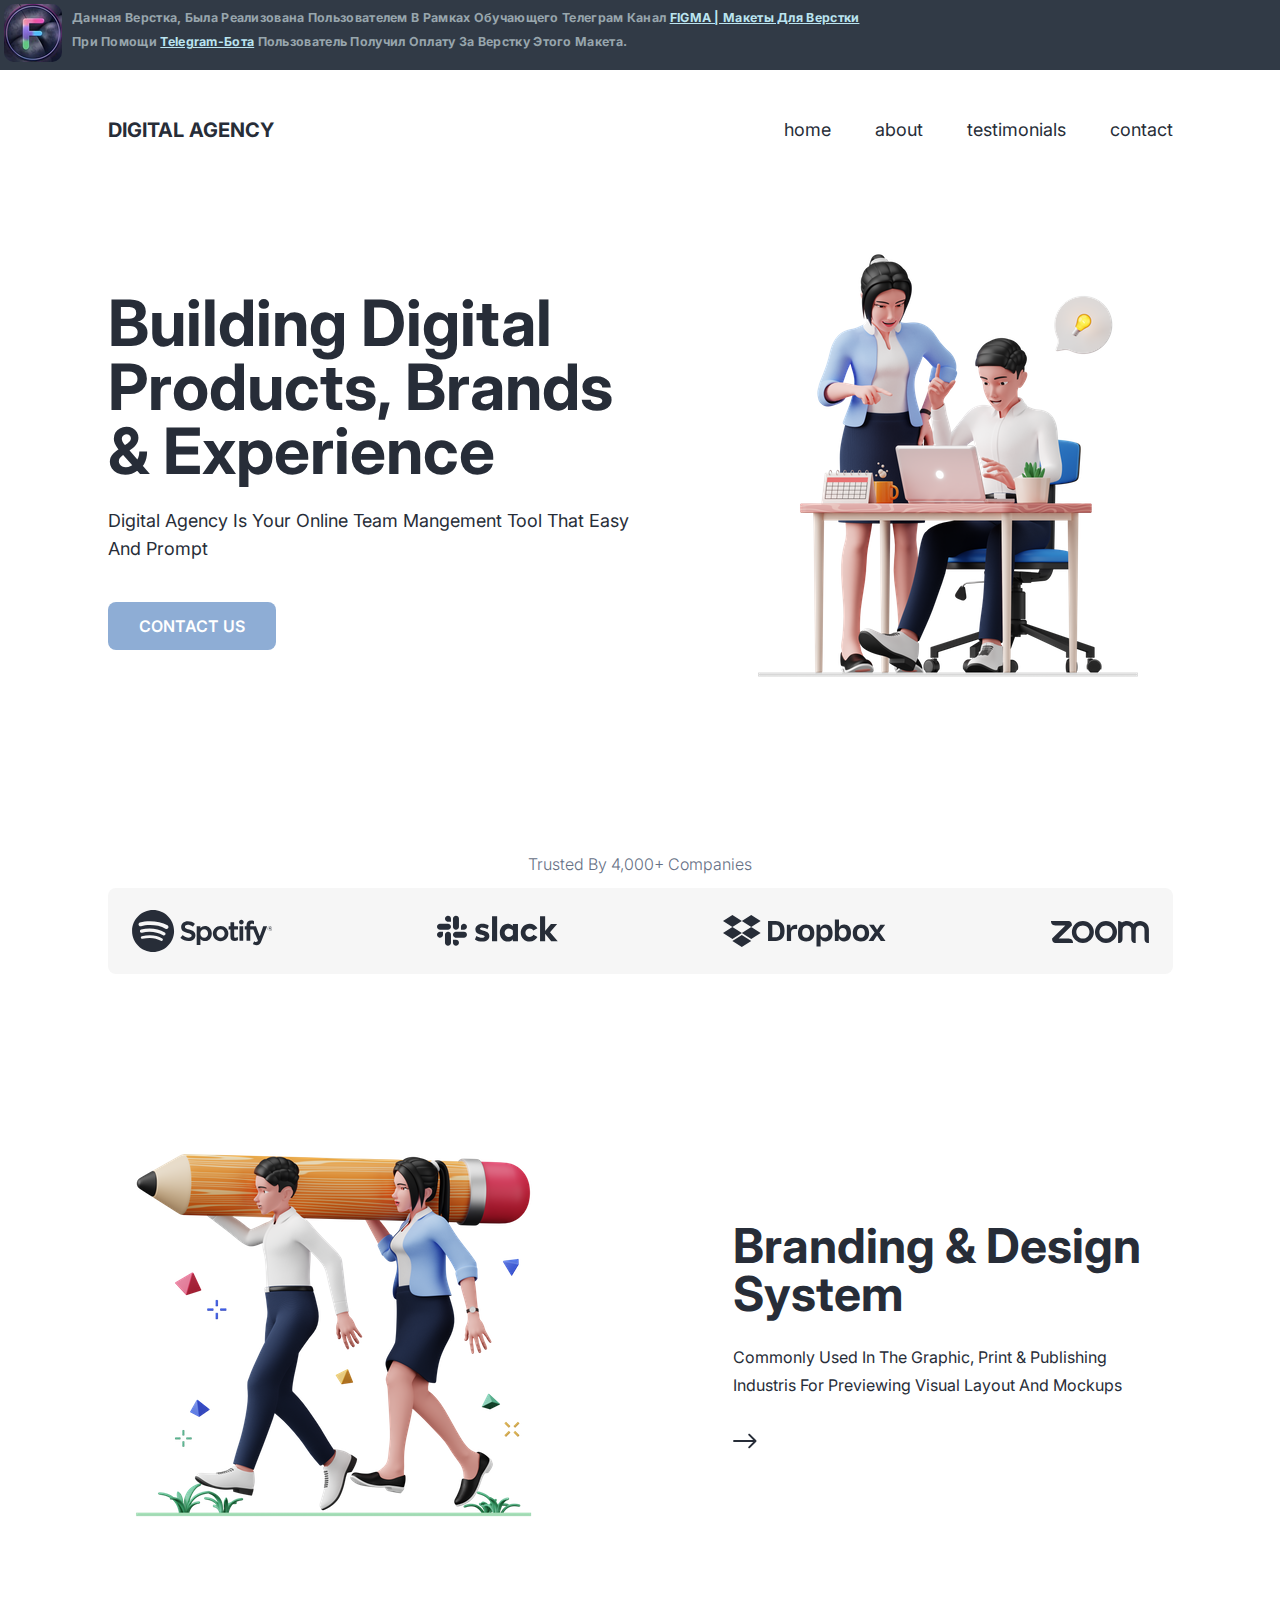
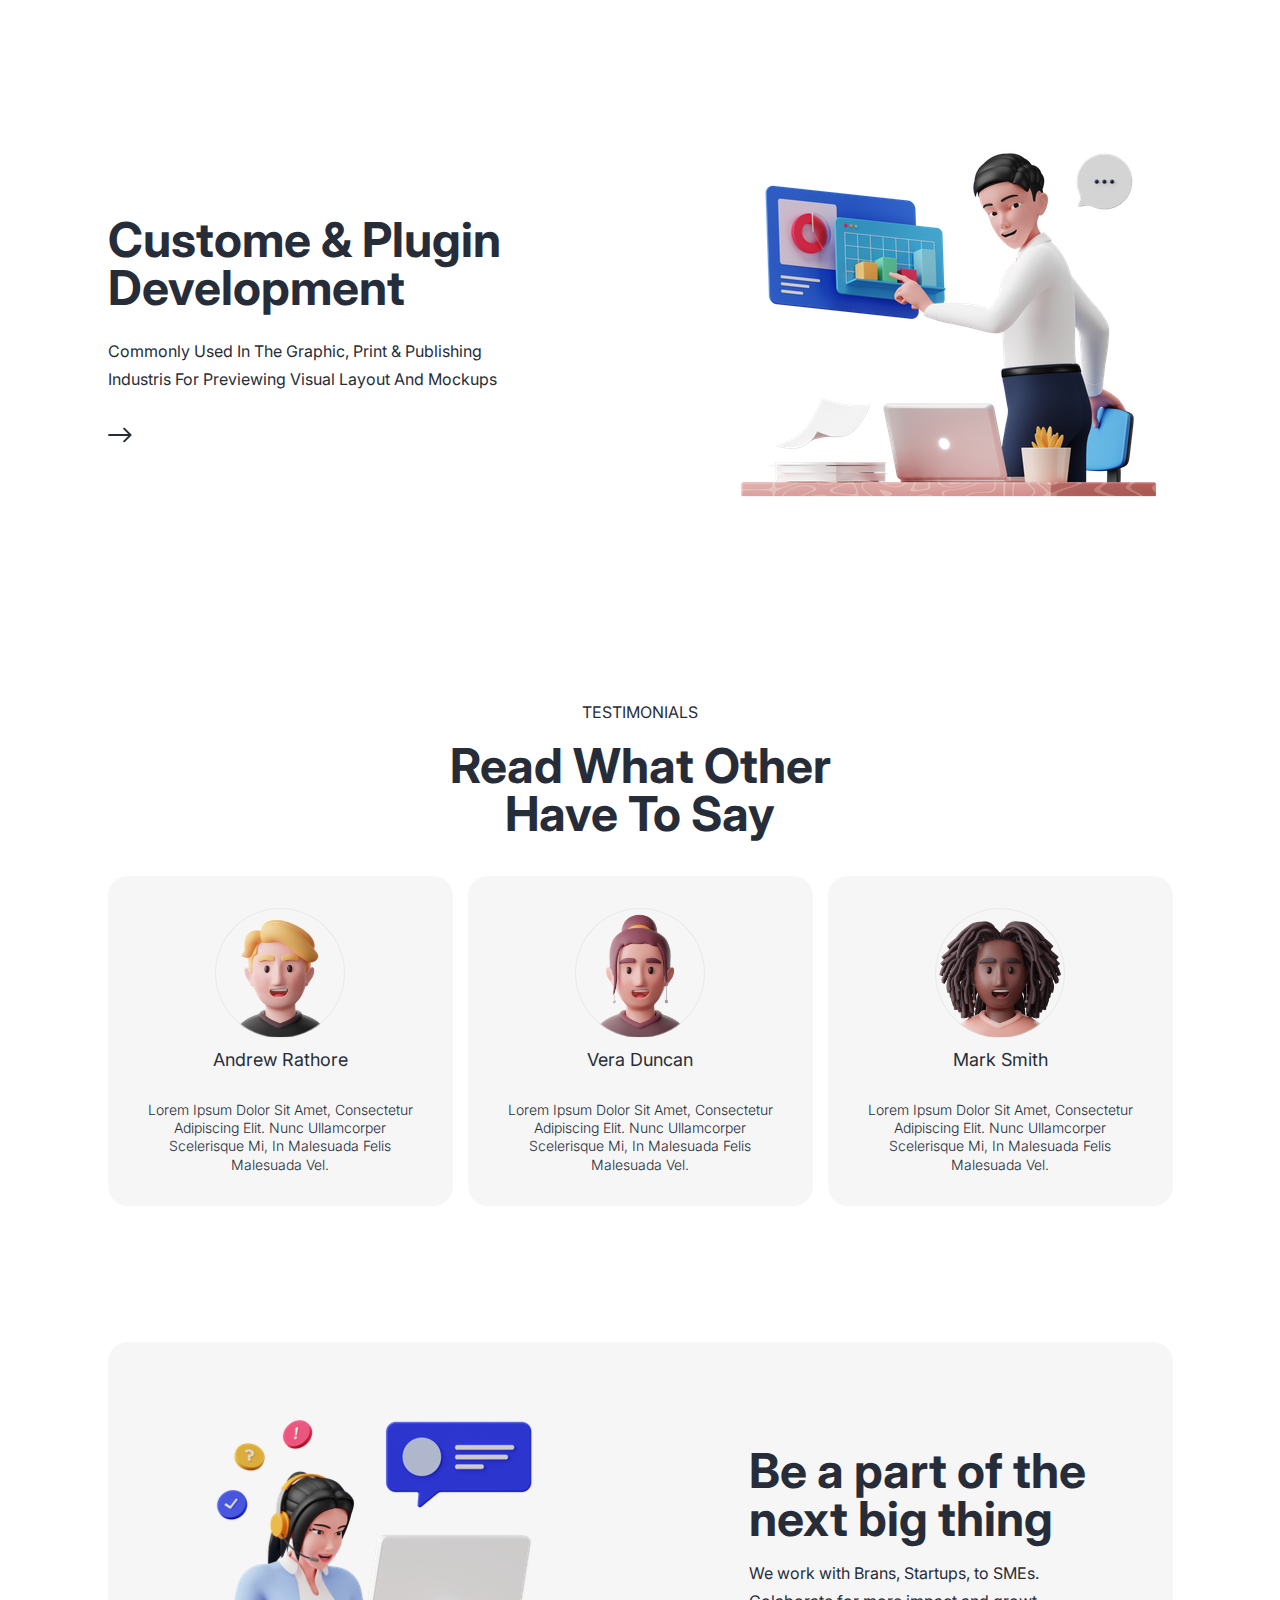
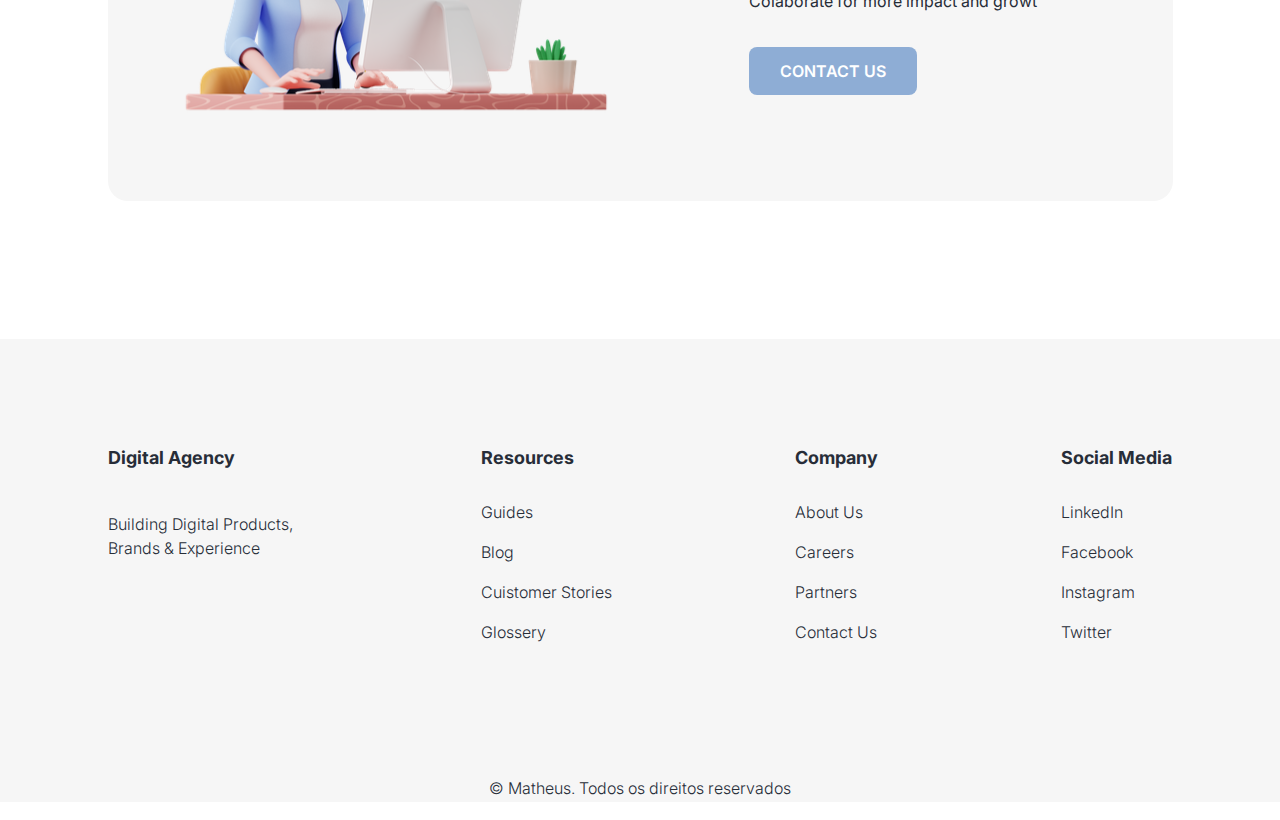
==== commit 8978e1fa: "css" ====
--- a/app/index.html
+++ b/app/index.html
@@ -181,13 +181,10 @@
             </h3>
             <div class="client__items">
               <div class="client__item">
-                <div class="client__img-box">
-                  <img
-                    class="client__img"
-                    src="images/content/client_01.png"
-                    alt="Andrew Rathore "
-                  />
-                </div>
+                <div
+                  class="client__img-box"
+                  style="background-image: url(images/content/client_01.png)"
+                ></div>
                 <p class="client__name">Andrew Rathore</p>
                 <p class="client__text">
                   Lorem ipsum dolor sit amet, consectetur adipiscing elit. Nunc
@@ -195,13 +192,10 @@
                 </p>
               </div>
               <div class="client__item">
-                <div class="client__img-box">
-                  <img
-                    class="client__img"
-                    src="images/content/client_02.png"
-                    alt="Vera Duncan "
-                  />
-                </div>
+                <div
+                  class="client__img-box"
+                  style="background-image: url(images/content/client_02.png)"
+                ></div>
                 <p class="client__name">Vera Duncan</p>
                 <p class="client__text">
                   Lorem ipsum dolor sit amet, consectetur adipiscing elit. Nunc
@@ -209,13 +203,10 @@
                 </p>
               </div>
               <div class="client__item">
-                <div class="client__img-box">
-                  <img
-                    class="client__img"
-                    src="images/content/client_03.png"
-                    alt="Mark Smith"
-                  />
-                </div>
+                <div
+                  class="client__img-box"
+                  style="background-image: url(images/content/client_03.png)"
+                ></div>
                 <p class="client__name">Mark Smith</p>
                 <p class="client__text">
                   Lorem ipsum dolor sit amet, consectetur adipiscing elit. Nunc
@@ -227,7 +218,7 @@
         </section>
         <section class="contact" id="contact">
           <div class="container">
-            <div class="contact__box">
+            <div class="contact__wrap">
               <div class="contact__img">
                 <img
                   class="contact__bg-img"
@@ -253,9 +244,11 @@
         <div class="container">
           <div class="footer__box">
             <div class="footer__items-box">
-              <h5 class="title title__h5 footer__title">Digital Agency</h5>
+              <h5 class="title title__h5 footer__title footer__title--wider">
+                Digital Agency
+              </h5>
               <ul class="footer__items">
-                <li class="footer__item">
+                <li class="footer__item footer__item--wider">
                   <a class="footer__link" href="#"
                     >Building digital products, brands & experience</a
                   >
--- a/app/css/style.min.css
+++ b/app/css/style.min.css
@@ -1 +1 @@
-@import"https://fonts.googleapis.com/css2?family=Inter:wght@300;400;600;700&display=swap";html{line-height:1.15;-webkit-text-size-adjust:100%}body{margin:0}main{display:block}h1{font-size:2em;margin:.67em 0}hr{-webkit-box-sizing:content-box;box-sizing:content-box;height:0;overflow:visible}pre{font-family:monospace,monospace;font-size:1em}a{background-color:rgba(0,0,0,0)}abbr[title]{border-bottom:none;text-decoration:underline;-webkit-text-decoration:underline dotted;text-decoration:underline dotted}b,strong{font-weight:bolder}code,kbd,samp{font-family:monospace,monospace;font-size:1em}small{font-size:80%}sub,sup{font-size:75%;line-height:0;position:relative;vertical-align:baseline}sub{bottom:-0.25em}sup{top:-0.5em}img{border-style:none}button,input,optgroup,select,textarea{font-family:inherit;font-size:100%;line-height:1.15;margin:0}button,input{overflow:visible}button,select{text-transform:none}button,[type=button],[type=reset],[type=submit]{-webkit-appearance:button}button::-moz-focus-inner,[type=button]::-moz-focus-inner,[type=reset]::-moz-focus-inner,[type=submit]::-moz-focus-inner{border-style:none;padding:0}button:-moz-focusring,[type=button]:-moz-focusring,[type=reset]:-moz-focusring,[type=submit]:-moz-focusring{outline:1px dotted ButtonText}fieldset{padding:.35em .75em .625em}legend{-webkit-box-sizing:border-box;box-sizing:border-box;color:inherit;display:table;max-width:100%;padding:0;white-space:normal}progress{vertical-align:baseline}textarea{overflow:auto}[type=checkbox],[type=radio]{-webkit-box-sizing:border-box;box-sizing:border-box;padding:0}[type=number]::-webkit-inner-spin-button,[type=number]::-webkit-outer-spin-button{height:auto}[type=search]{-webkit-appearance:textfield;outline-offset:-2px}[type=search]::-webkit-search-decoration{-webkit-appearance:none}::-webkit-file-upload-button{-webkit-appearance:button;font:inherit}details{display:block}summary{display:list-item}template{display:none}[hidden]{display:none}html{-webkit-box-sizing:border-box;box-sizing:border-box}*,*::before,*::after{-webkit-box-sizing:inherit;box-sizing:inherit;padding:0;margin:0}h1,h2,h3,h4,h5,h6{margin:0;padding:0}a{color:inherit;text-decoration:none}ul{list-style:none}button{background:rgba(0,0,0,0);border:none;cursor:pointer}.maketforfigma{-webkit-box-flex:0;-ms-flex:0 0 auto;flex:0 0 auto;background:#313a46;font-weight:bold;display:-webkit-box;display:-ms-flexbox;display:flex}.maketforfigma img{border-radius:10px;margin:4px 0 0 4px}.maketforfigma p{color:#98a6ad;text-decoration:none;letter-spacing:.01875rem;font-size:.775rem;padding:0 10px;line-height:.7rem;margin:12.4px 0}.maketforfigma p>a{color:#bbe4f0;font-weight:bold;text-decoration:underline}.maketforfigma p>a:hover{color:#fff}.main{-webkit-box-flex:1;-ms-flex:1 0 auto;flex:1 0 auto}html{height:100%}body{display:-webkit-box;display:-ms-flexbox;display:flex;-webkit-box-orient:vertical;-webkit-box-direction:normal;-ms-flex-direction:column;flex-direction:column;height:100%;padding:0;margin:0}body{min-width:300px;overflow-x:hidden;font-family:"Inter",sans-serif;font-size:16px;font-weight:400;line-height:1.75;text-transform:capitalize;color:#272d38;background-color:#fff}.container{max-width:1085px;padding:0 10px;margin:0 auto}.title__h1{font-size:64px;font-weight:700;line-height:1}.title__h3{font-size:48px;font-weight:700;line-height:1}.title__h5{font-size:18px;font-weight:700;line-height:28px}.nav{display:-webkit-box;display:-ms-flexbox;display:flex;-webkit-box-pack:justify;-ms-flex-pack:justify;justify-content:space-between;-webkit-box-align:center;-ms-flex-align:center;align-items:center;padding:46px 0}.logo__link{font-size:20px;font-weight:700;line-height:24px;text-transform:uppercase}.menu{display:-webkit-box;display:-ms-flexbox;display:flex;-webkit-box-pack:center;-ms-flex-pack:center;justify-content:center;-webkit-box-align:center;-ms-flex-align:center;align-items:center;gap:44px}.menu__link{font-size:18px;line-height:28px;text-transform:lowercase}.button{font-weight:600;line-height:28px;text-transform:uppercase;color:#fff;background-color:#8eadd5;border-radius:8px;padding:10px 31px}.hero{padding-top:51px;margin-bottom:157px}.hero__wrap{display:-webkit-box;display:-ms-flexbox;display:flex;-webkit-box-pack:justify;-ms-flex-pack:justify;justify-content:space-between;-webkit-box-align:center;-ms-flex-align:center;align-items:center}.hero__title{max-width:540px;margin-bottom:24px}.hero__text{font-size:18px;font-weight:400;line-height:28px;max-width:525px;margin-bottom:39px}.social{margin-bottom:36px}.social__text{font-size:16px;font-weight:300;line-height:1;color:#667085;text-align:center;margin-bottom:16px}.social__items{display:-webkit-box;display:-ms-flexbox;display:flex;-webkit-box-pack:justify;-ms-flex-pack:justify;justify-content:space-between;-webkit-box-align:center;-ms-flex-align:center;align-items:center;background-color:#f6f6f6;border-radius:8px;padding:19px 24px;gap:40px}.social__item{line-height:1}.social__img{display:-webkit-box;display:-ms-flexbox;display:flex}.branding{padding-top:100px;margin-bottom:36px}.branding__wrap{display:-webkit-box;display:-ms-flexbox;display:flex;-webkit-box-pack:justify;-ms-flex-pack:justify;justify-content:space-between;-webkit-box-align:center;-ms-flex-align:center;align-items:center}.branding__info{max-width:440px}.branding__title{margin-bottom:25px}.branding__text{max-width:392px;margin-bottom:30px}.branding__link{cursor:pointer}.custome{padding-top:100px;margin-bottom:36px}.custome__wrap{display:-webkit-box;display:-ms-flexbox;display:flex;-webkit-box-pack:justify;-ms-flex-pack:justify;justify-content:space-between;-webkit-box-align:center;-ms-flex-align:center;align-items:center}.custome__info{max-width:440px}.custome__title{margin-bottom:25px}.custome__text{max-width:392px;margin-bottom:30px}.custome__link{cursor:pointer}.client{padding-top:100px;text-align:center}+@import"https://fonts.googleapis.com/css2?family=Inter:wght@300;400;600;700&display=swap";html{line-height:1.15;-webkit-text-size-adjust:100%}body{margin:0}main{display:block}h1{font-size:2em;margin:.67em 0}hr{-webkit-box-sizing:content-box;box-sizing:content-box;height:0;overflow:visible}pre{font-family:monospace,monospace;font-size:1em}a{background-color:rgba(0,0,0,0)}abbr[title]{border-bottom:none;text-decoration:underline;-webkit-text-decoration:underline dotted;text-decoration:underline dotted}b,strong{font-weight:bolder}code,kbd,samp{font-family:monospace,monospace;font-size:1em}small{font-size:80%}sub,sup{font-size:75%;line-height:0;position:relative;vertical-align:baseline}sub{bottom:-0.25em}sup{top:-0.5em}img{border-style:none}button,input,optgroup,select,textarea{font-family:inherit;font-size:100%;line-height:1.15;margin:0}button,input{overflow:visible}button,select{text-transform:none}button,[type=button],[type=reset],[type=submit]{-webkit-appearance:button}button::-moz-focus-inner,[type=button]::-moz-focus-inner,[type=reset]::-moz-focus-inner,[type=submit]::-moz-focus-inner{border-style:none;padding:0}button:-moz-focusring,[type=button]:-moz-focusring,[type=reset]:-moz-focusring,[type=submit]:-moz-focusring{outline:1px dotted ButtonText}fieldset{padding:.35em .75em .625em}legend{-webkit-box-sizing:border-box;box-sizing:border-box;color:inherit;display:table;max-width:100%;padding:0;white-space:normal}progress{vertical-align:baseline}textarea{overflow:auto}[type=checkbox],[type=radio]{-webkit-box-sizing:border-box;box-sizing:border-box;padding:0}[type=number]::-webkit-inner-spin-button,[type=number]::-webkit-outer-spin-button{height:auto}[type=search]{-webkit-appearance:textfield;outline-offset:-2px}[type=search]::-webkit-search-decoration{-webkit-appearance:none}::-webkit-file-upload-button{-webkit-appearance:button;font:inherit}details{display:block}summary{display:list-item}template{display:none}[hidden]{display:none}html{-webkit-box-sizing:border-box;box-sizing:border-box}*,*::before,*::after{-webkit-box-sizing:inherit;box-sizing:inherit;padding:0;margin:0}h1,h2,h3,h4,h5,h6{margin:0;padding:0}a{color:inherit;text-decoration:none}ul{list-style:none}button{background:rgba(0,0,0,0);border:none;cursor:pointer}.maketforfigma{-webkit-box-flex:0;-ms-flex:0 0 auto;flex:0 0 auto;background:#313a46;font-weight:bold;display:-webkit-box;display:-ms-flexbox;display:flex}.maketforfigma img{border-radius:10px;margin:4px 0 0 4px}.maketforfigma p{color:#98a6ad;text-decoration:none;letter-spacing:.01875rem;font-size:.775rem;padding:0 10px;line-height:.7rem;margin:12.4px 0}.maketforfigma p>a{color:#bbe4f0;font-weight:bold;text-decoration:underline}.maketforfigma p>a:hover{color:#fff}.main{-webkit-box-flex:1;-ms-flex:1 0 auto;flex:1 0 auto}html{height:100%}body{display:-webkit-box;display:-ms-flexbox;display:flex;-webkit-box-orient:vertical;-webkit-box-direction:normal;-ms-flex-direction:column;flex-direction:column;height:100%;padding:0;margin:0}body{min-width:300px;overflow-x:hidden;font-family:"Inter",sans-serif;font-size:16px;font-weight:400;line-height:1.75;text-transform:capitalize;color:#272d38;background-color:#fff}.container{max-width:1085px;padding:0 10px;margin:0 auto}.title__h1{font-size:64px;font-weight:700;line-height:1}.title__h3{font-size:48px;font-weight:700;line-height:1}.title__h5{font-size:18px;font-weight:700;line-height:28px}.nav{display:-webkit-box;display:-ms-flexbox;display:flex;-webkit-box-pack:justify;-ms-flex-pack:justify;justify-content:space-between;-webkit-box-align:center;-ms-flex-align:center;align-items:center;padding:46px 0}.logo__link{font-size:20px;font-weight:700;line-height:24px;text-transform:uppercase}.menu{display:-webkit-box;display:-ms-flexbox;display:flex;-webkit-box-pack:center;-ms-flex-pack:center;justify-content:center;-webkit-box-align:center;-ms-flex-align:center;align-items:center;gap:44px}.menu__link{font-size:18px;line-height:28px;text-transform:lowercase}.button{font-weight:600;line-height:28px;text-transform:uppercase;color:#fff;background-color:#8eadd5;border-radius:8px;padding:10px 31px}.hero{padding-top:51px;margin-bottom:157px}.hero__wrap{display:-webkit-box;display:-ms-flexbox;display:flex;-webkit-box-pack:justify;-ms-flex-pack:justify;justify-content:space-between;-webkit-box-align:center;-ms-flex-align:center;align-items:center}.hero__title{max-width:540px;margin-bottom:24px}.hero__text{font-size:18px;font-weight:400;line-height:28px;max-width:525px;margin-bottom:39px}.social{margin-bottom:36px}.social__text{font-size:16px;font-weight:300;line-height:1;color:#667085;text-align:center;margin-bottom:16px}.social__items{display:-webkit-box;display:-ms-flexbox;display:flex;-webkit-box-pack:justify;-ms-flex-pack:justify;justify-content:space-between;-webkit-box-align:center;-ms-flex-align:center;align-items:center;background-color:#f6f6f6;border-radius:8px;padding:19px 24px;gap:40px}.social__item{line-height:1}.social__img{display:-webkit-box;display:-ms-flexbox;display:flex}.branding{padding-top:100px;margin-bottom:36px}.branding__wrap{display:-webkit-box;display:-ms-flexbox;display:flex;-webkit-box-pack:justify;-ms-flex-pack:justify;justify-content:space-between;-webkit-box-align:center;-ms-flex-align:center;align-items:center}.branding__info{max-width:440px}.branding__title{margin-bottom:25px}.branding__text{max-width:392px;margin-bottom:30px}.branding__link{cursor:pointer}.custome{padding-top:100px;margin-bottom:36px}.custome__wrap{display:-webkit-box;display:-ms-flexbox;display:flex;-webkit-box-pack:justify;-ms-flex-pack:justify;justify-content:space-between;-webkit-box-align:center;-ms-flex-align:center;align-items:center}.custome__info{max-width:440px}.custome__title{margin-bottom:25px}.custome__text{max-width:392px;margin-bottom:30px}.custome__link{cursor:pointer}.client{padding-top:100px;margin-bottom:36px;text-align:center}.client__title-text{text-transform:uppercase;margin-bottom:16px}.client__title{max-width:440px;margin:0 auto 38px}.client__items{display:-webkit-box;display:-ms-flexbox;display:flex;-webkit-box-pack:justify;-ms-flex-pack:justify;justify-content:space-between;-webkit-box-align:center;-ms-flex-align:center;align-items:center;gap:15px}.client__item{display:-webkit-box;display:-ms-flexbox;display:flex;-webkit-box-orient:vertical;-webkit-box-direction:normal;-ms-flex-direction:column;flex-direction:column;-webkit-box-pack:center;-ms-flex-pack:center;justify-content:center;-webkit-box-align:center;-ms-flex-align:center;align-items:center;background-color:#f6f6f6;border-radius:20px;padding:32px}.client__img-box{background-position:center;background-size:cover;background-repeat:no-repeat;width:130px;height:130px;border:1px solid rgba(222,220,219,.5);border-radius:50%;margin-bottom:8px}.client__name{font-size:18px;font-weight:400;line-height:28px;margin-bottom:27px}.client__text{font-size:14px;font-weight:300;line-height:1.3}.contact{padding-top:100px;margin-bottom:138px}.contact__wrap{display:-webkit-box;display:-ms-flexbox;display:flex;-ms-flex-pack:distribute;justify-content:space-around;-webkit-box-align:center;-ms-flex-align:center;align-items:center;background-color:#f6f6f6;border-radius:20px}.contact__info{max-width:360px}.contact__title{text-transform:none;margin-bottom:16px}.contact__text{text-transform:none;margin-bottom:32px}.footer{padding-top:105px;background-color:#f6f6f6}.footer__box{display:-webkit-box;display:-ms-flexbox;display:flex;-webkit-box-pack:justify;-ms-flex-pack:justify;justify-content:space-between;margin-bottom:110px}.footer__items-box{max-width:190px}.footer__title{margin-bottom:32px}.footer__title--wider{margin-bottom:40px}.footer__item{font-weight:300;line-height:1;margin-bottom:24px}.footer__item--wider{line-height:1.5}.copy{text-align:center;font-weight:300;margin-bottom:18px;text-transform:none}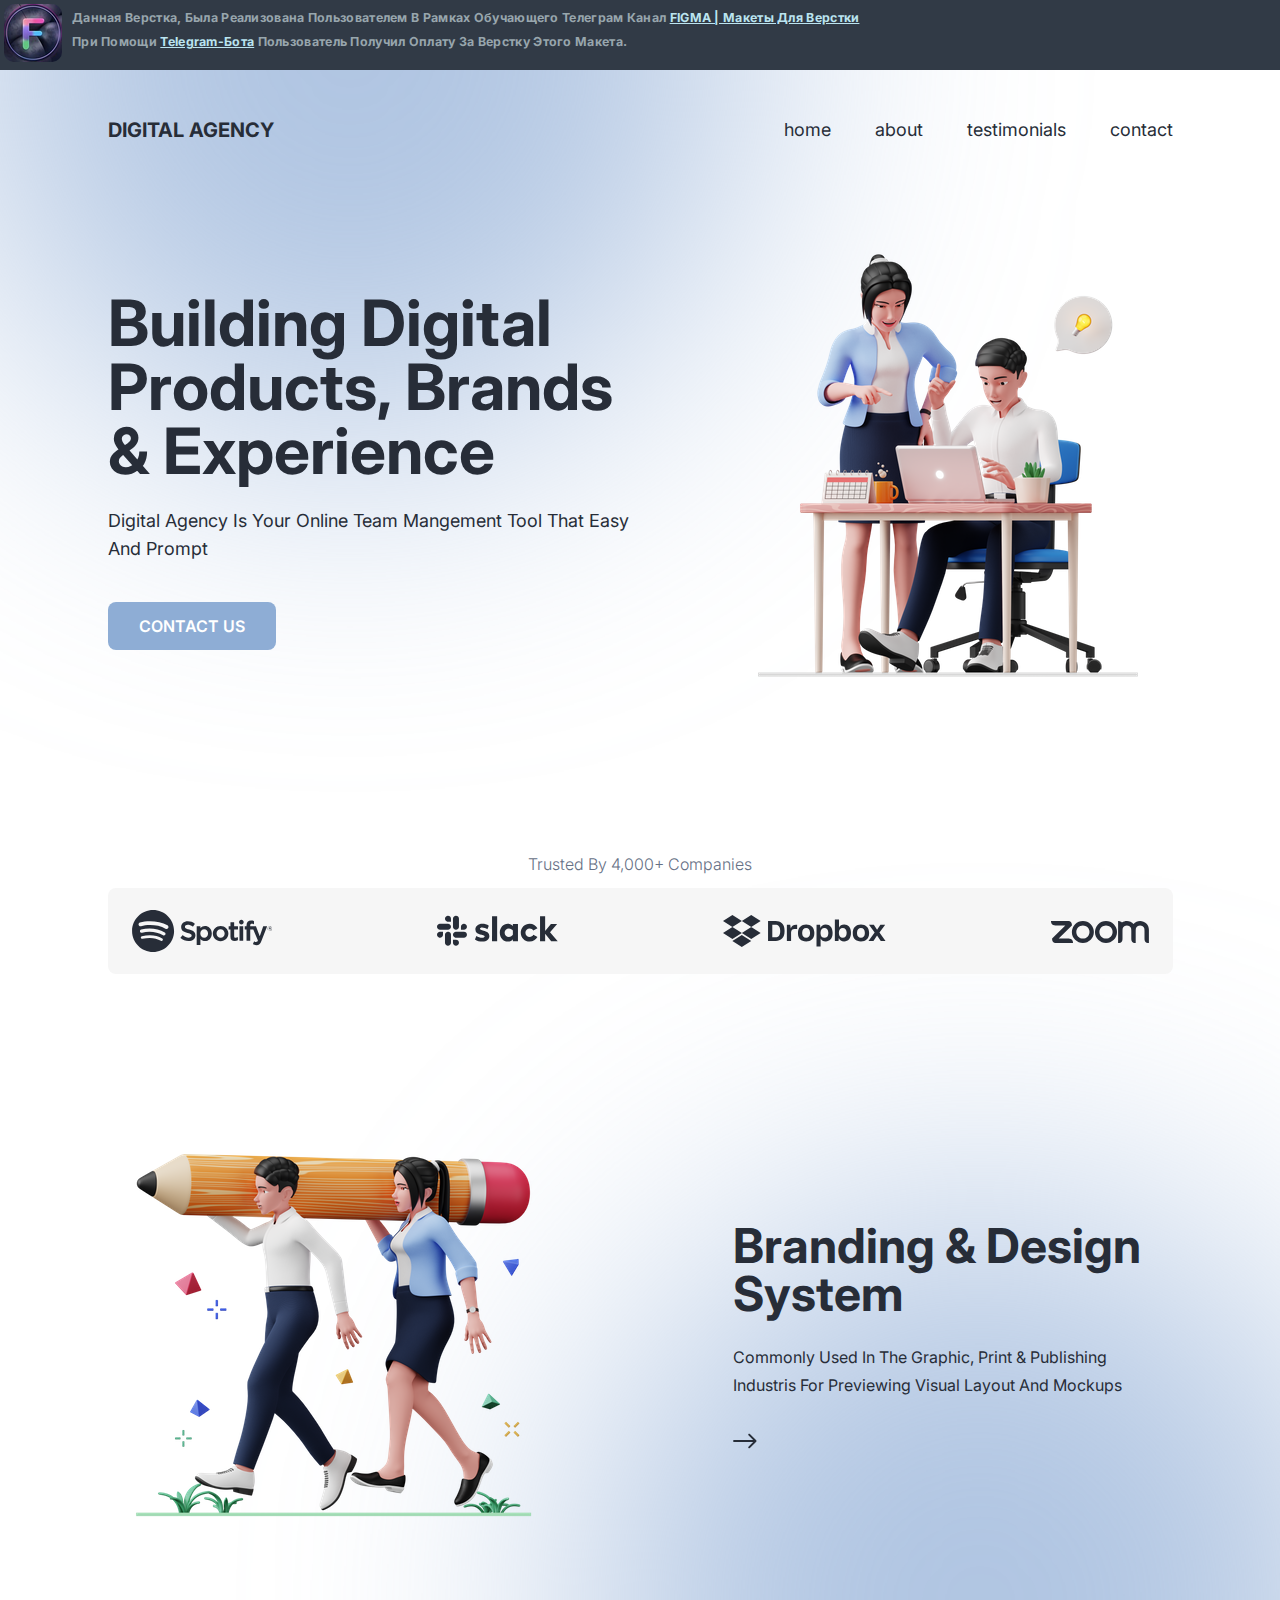
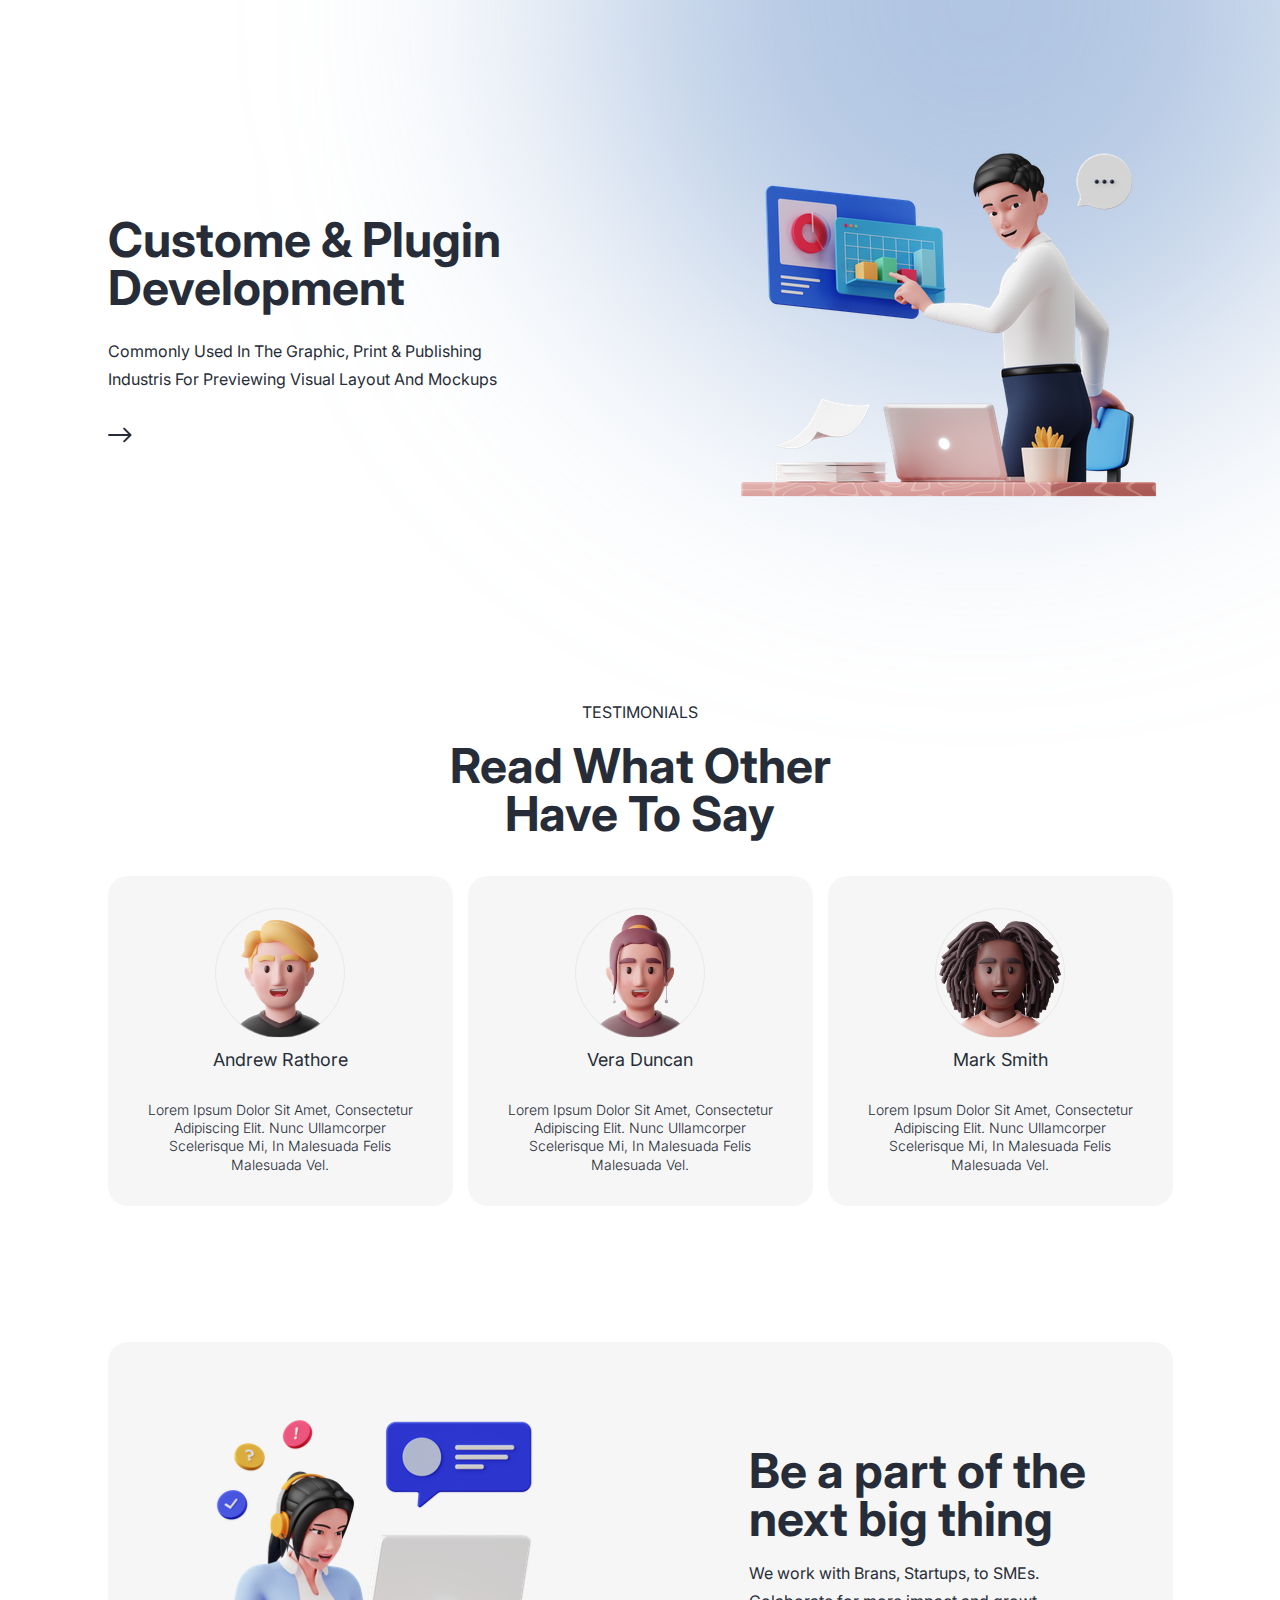
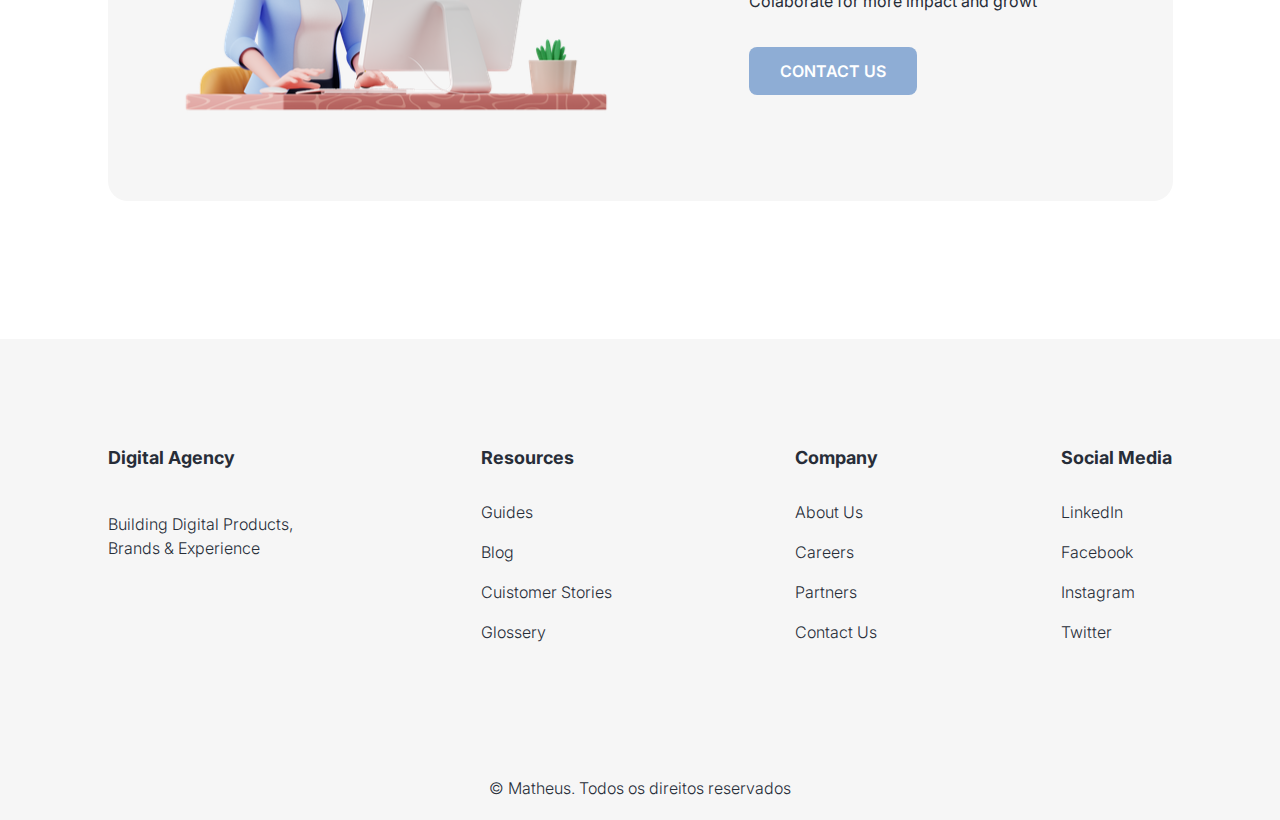
==== commit e00c31fd: "background blur" ====
--- a/app/index.html
+++ b/app/index.html
@@ -58,6 +58,7 @@
               </li>
             </ul>
           </nav>
+          <div class="background background--header"></div>
         </div>
       </header>
       <main>
@@ -149,6 +150,7 @@
           </div>
         </section>
         <section class="custome">
+          <div class="background background--custome"></div>
           <div class="container">
             <div class="custome__wrap">
               <div class="custome__info">
--- a/app/css/style.min.css
+++ b/app/css/style.min.css
@@ -1 +1 @@
-@import"https://fonts.googleapis.com/css2?family=Inter:wght@300;400;600;700&display=swap";html{line-height:1.15;-webkit-text-size-adjust:100%}body{margin:0}main{display:block}h1{font-size:2em;margin:.67em 0}hr{-webkit-box-sizing:content-box;box-sizing:content-box;height:0;overflow:visible}pre{font-family:monospace,monospace;font-size:1em}a{background-color:rgba(0,0,0,0)}abbr[title]{border-bottom:none;text-decoration:underline;-webkit-text-decoration:underline dotted;text-decoration:underline dotted}b,strong{font-weight:bolder}code,kbd,samp{font-family:monospace,monospace;font-size:1em}small{font-size:80%}sub,sup{font-size:75%;line-height:0;position:relative;vertical-align:baseline}sub{bottom:-0.25em}sup{top:-0.5em}img{border-style:none}button,input,optgroup,select,textarea{font-family:inherit;font-size:100%;line-height:1.15;margin:0}button,input{overflow:visible}button,select{text-transform:none}button,[type=button],[type=reset],[type=submit]{-webkit-appearance:button}button::-moz-focus-inner,[type=button]::-moz-focus-inner,[type=reset]::-moz-focus-inner,[type=submit]::-moz-focus-inner{border-style:none;padding:0}button:-moz-focusring,[type=button]:-moz-focusring,[type=reset]:-moz-focusring,[type=submit]:-moz-focusring{outline:1px dotted ButtonText}fieldset{padding:.35em .75em .625em}legend{-webkit-box-sizing:border-box;box-sizing:border-box;color:inherit;display:table;max-width:100%;padding:0;white-space:normal}progress{vertical-align:baseline}textarea{overflow:auto}[type=checkbox],[type=radio]{-webkit-box-sizing:border-box;box-sizing:border-box;padding:0}[type=number]::-webkit-inner-spin-button,[type=number]::-webkit-outer-spin-button{height:auto}[type=search]{-webkit-appearance:textfield;outline-offset:-2px}[type=search]::-webkit-search-decoration{-webkit-appearance:none}::-webkit-file-upload-button{-webkit-appearance:button;font:inherit}details{display:block}summary{display:list-item}template{display:none}[hidden]{display:none}html{-webkit-box-sizing:border-box;box-sizing:border-box}*,*::before,*::after{-webkit-box-sizing:inherit;box-sizing:inherit;padding:0;margin:0}h1,h2,h3,h4,h5,h6{margin:0;padding:0}a{color:inherit;text-decoration:none}ul{list-style:none}button{background:rgba(0,0,0,0);border:none;cursor:pointer}.maketforfigma{-webkit-box-flex:0;-ms-flex:0 0 auto;flex:0 0 auto;background:#313a46;font-weight:bold;display:-webkit-box;display:-ms-flexbox;display:flex}.maketforfigma img{border-radius:10px;margin:4px 0 0 4px}.maketforfigma p{color:#98a6ad;text-decoration:none;letter-spacing:.01875rem;font-size:.775rem;padding:0 10px;line-height:.7rem;margin:12.4px 0}.maketforfigma p>a{color:#bbe4f0;font-weight:bold;text-decoration:underline}.maketforfigma p>a:hover{color:#fff}.main{-webkit-box-flex:1;-ms-flex:1 0 auto;flex:1 0 auto}html{height:100%}body{display:-webkit-box;display:-ms-flexbox;display:flex;-webkit-box-orient:vertical;-webkit-box-direction:normal;-ms-flex-direction:column;flex-direction:column;height:100%;padding:0;margin:0}body{min-width:300px;overflow-x:hidden;font-family:"Inter",sans-serif;font-size:16px;font-weight:400;line-height:1.75;text-transform:capitalize;color:#272d38;background-color:#fff}.container{max-width:1085px;padding:0 10px;margin:0 auto}.title__h1{font-size:64px;font-weight:700;line-height:1}.title__h3{font-size:48px;font-weight:700;line-height:1}.title__h5{font-size:18px;font-weight:700;line-height:28px}.nav{display:-webkit-box;display:-ms-flexbox;display:flex;-webkit-box-pack:justify;-ms-flex-pack:justify;justify-content:space-between;-webkit-box-align:center;-ms-flex-align:center;align-items:center;padding:46px 0}.logo__link{font-size:20px;font-weight:700;line-height:24px;text-transform:uppercase}.menu{display:-webkit-box;display:-ms-flexbox;display:flex;-webkit-box-pack:center;-ms-flex-pack:center;justify-content:center;-webkit-box-align:center;-ms-flex-align:center;align-items:center;gap:44px}.menu__link{font-size:18px;line-height:28px;text-transform:lowercase}.button{font-weight:600;line-height:28px;text-transform:uppercase;color:#fff;background-color:#8eadd5;border-radius:8px;padding:10px 31px}.hero{padding-top:51px;margin-bottom:157px}.hero__wrap{display:-webkit-box;display:-ms-flexbox;display:flex;-webkit-box-pack:justify;-ms-flex-pack:justify;justify-content:space-between;-webkit-box-align:center;-ms-flex-align:center;align-items:center}.hero__title{max-width:540px;margin-bottom:24px}.hero__text{font-size:18px;font-weight:400;line-height:28px;max-width:525px;margin-bottom:39px}.social{margin-bottom:36px}.social__text{font-size:16px;font-weight:300;line-height:1;color:#667085;text-align:center;margin-bottom:16px}.social__items{display:-webkit-box;display:-ms-flexbox;display:flex;-webkit-box-pack:justify;-ms-flex-pack:justify;justify-content:space-between;-webkit-box-align:center;-ms-flex-align:center;align-items:center;background-color:#f6f6f6;border-radius:8px;padding:19px 24px;gap:40px}.social__item{line-height:1}.social__img{display:-webkit-box;display:-ms-flexbox;display:flex}.branding{padding-top:100px;margin-bottom:36px}.branding__wrap{display:-webkit-box;display:-ms-flexbox;display:flex;-webkit-box-pack:justify;-ms-flex-pack:justify;justify-content:space-between;-webkit-box-align:center;-ms-flex-align:center;align-items:center}.branding__info{max-width:440px}.branding__title{margin-bottom:25px}.branding__text{max-width:392px;margin-bottom:30px}.branding__link{cursor:pointer}.custome{padding-top:100px;margin-bottom:36px}.custome__wrap{display:-webkit-box;display:-ms-flexbox;display:flex;-webkit-box-pack:justify;-ms-flex-pack:justify;justify-content:space-between;-webkit-box-align:center;-ms-flex-align:center;align-items:center}.custome__info{max-width:440px}.custome__title{margin-bottom:25px}.custome__text{max-width:392px;margin-bottom:30px}.custome__link{cursor:pointer}.client{padding-top:100px;margin-bottom:36px;text-align:center}.client__title-text{text-transform:uppercase;margin-bottom:16px}.client__title{max-width:440px;margin:0 auto 38px}.client__items{display:-webkit-box;display:-ms-flexbox;display:flex;-webkit-box-pack:justify;-ms-flex-pack:justify;justify-content:space-between;-webkit-box-align:center;-ms-flex-align:center;align-items:center;gap:15px}.client__item{display:-webkit-box;display:-ms-flexbox;display:flex;-webkit-box-orient:vertical;-webkit-box-direction:normal;-ms-flex-direction:column;flex-direction:column;-webkit-box-pack:center;-ms-flex-pack:center;justify-content:center;-webkit-box-align:center;-ms-flex-align:center;align-items:center;background-color:#f6f6f6;border-radius:20px;padding:32px}.client__img-box{background-position:center;background-size:cover;background-repeat:no-repeat;width:130px;height:130px;border:1px solid rgba(222,220,219,.5);border-radius:50%;margin-bottom:8px}.client__name{font-size:18px;font-weight:400;line-height:28px;margin-bottom:27px}.client__text{font-size:14px;font-weight:300;line-height:1.3}.contact{padding-top:100px;margin-bottom:138px}.contact__wrap{display:-webkit-box;display:-ms-flexbox;display:flex;-ms-flex-pack:distribute;justify-content:space-around;-webkit-box-align:center;-ms-flex-align:center;align-items:center;background-color:#f6f6f6;border-radius:20px}.contact__info{max-width:360px}.contact__title{text-transform:none;margin-bottom:16px}.contact__text{text-transform:none;margin-bottom:32px}.footer{padding-top:105px;background-color:#f6f6f6}.footer__box{display:-webkit-box;display:-ms-flexbox;display:flex;-webkit-box-pack:justify;-ms-flex-pack:justify;justify-content:space-between;margin-bottom:110px}.footer__items-box{max-width:190px}.footer__title{margin-bottom:32px}.footer__title--wider{margin-bottom:40px}.footer__item{font-weight:300;line-height:1;margin-bottom:24px}.footer__item--wider{line-height:1.5}.copy{text-align:center;font-weight:300;margin-bottom:18px;text-transform:none}+@import"https://fonts.googleapis.com/css2?family=Inter:wght@300;400;600;700&display=swap";html{line-height:1.15;-webkit-text-size-adjust:100%}body{margin:0}main{display:block}h1{font-size:2em;margin:.67em 0}hr{-webkit-box-sizing:content-box;box-sizing:content-box;height:0;overflow:visible}pre{font-family:monospace,monospace;font-size:1em}a{background-color:rgba(0,0,0,0)}abbr[title]{border-bottom:none;text-decoration:underline;-webkit-text-decoration:underline dotted;text-decoration:underline dotted}b,strong{font-weight:bolder}code,kbd,samp{font-family:monospace,monospace;font-size:1em}small{font-size:80%}sub,sup{font-size:75%;line-height:0;position:relative;vertical-align:baseline}sub{bottom:-0.25em}sup{top:-0.5em}img{border-style:none}button,input,optgroup,select,textarea{font-family:inherit;font-size:100%;line-height:1.15;margin:0}button,input{overflow:visible}button,select{text-transform:none}button,[type=button],[type=reset],[type=submit]{-webkit-appearance:button}button::-moz-focus-inner,[type=button]::-moz-focus-inner,[type=reset]::-moz-focus-inner,[type=submit]::-moz-focus-inner{border-style:none;padding:0}button:-moz-focusring,[type=button]:-moz-focusring,[type=reset]:-moz-focusring,[type=submit]:-moz-focusring{outline:1px dotted ButtonText}fieldset{padding:.35em .75em .625em}legend{-webkit-box-sizing:border-box;box-sizing:border-box;color:inherit;display:table;max-width:100%;padding:0;white-space:normal}progress{vertical-align:baseline}textarea{overflow:auto}[type=checkbox],[type=radio]{-webkit-box-sizing:border-box;box-sizing:border-box;padding:0}[type=number]::-webkit-inner-spin-button,[type=number]::-webkit-outer-spin-button{height:auto}[type=search]{-webkit-appearance:textfield;outline-offset:-2px}[type=search]::-webkit-search-decoration{-webkit-appearance:none}::-webkit-file-upload-button{-webkit-appearance:button;font:inherit}details{display:block}summary{display:list-item}template{display:none}[hidden]{display:none}html{-webkit-box-sizing:border-box;box-sizing:border-box}*,*::before,*::after{-webkit-box-sizing:inherit;box-sizing:inherit;padding:0;margin:0}h1,h2,h3,h4,h5,h6{margin:0;padding:0}a{color:inherit;text-decoration:none}ul{list-style:none}button{background:rgba(0,0,0,0);border:none;cursor:pointer}.maketforfigma{-webkit-box-flex:0;-ms-flex:0 0 auto;flex:0 0 auto;background:#313a46;font-weight:bold;display:-webkit-box;display:-ms-flexbox;display:flex}.maketforfigma img{border-radius:10px;margin:4px 0 0 4px}.maketforfigma p{color:#98a6ad;text-decoration:none;letter-spacing:.01875rem;font-size:.775rem;padding:0 10px;line-height:.7rem;margin:12.4px 0}.maketforfigma p>a{color:#bbe4f0;font-weight:bold;text-decoration:underline}.maketforfigma p>a:hover{color:#fff}.main{-webkit-box-flex:1;-ms-flex:1 0 auto;flex:1 0 auto}html{height:100%}body{display:-webkit-box;display:-ms-flexbox;display:flex;-webkit-box-orient:vertical;-webkit-box-direction:normal;-ms-flex-direction:column;flex-direction:column;height:100%;padding:0;margin:0}body{min-width:300px;overflow-x:hidden;font-family:"Inter",sans-serif;font-size:16px;font-weight:400;line-height:1.75;text-transform:capitalize;color:#272d38;background-color:#fff}.container{max-width:1085px;padding:0 10px;margin:0 auto}.background{position:absolute;z-index:-1;width:800px;height:800px;border-radius:50%;background:rgba(142,173,213,.7);-webkit-filter:blur(153px);filter:blur(153px)}.background--header{top:-350px;left:-50px}.background--custome{top:-400px;right:-100px}.title__h1{font-size:64px;font-weight:700;line-height:1}.title__h3{font-size:48px;font-weight:700;line-height:1}.title__h5{font-size:18px;font-weight:700;line-height:28px}.nav{position:relative;display:-webkit-box;display:-ms-flexbox;display:flex;-webkit-box-pack:justify;-ms-flex-pack:justify;justify-content:space-between;-webkit-box-align:center;-ms-flex-align:center;align-items:center;padding:46px 0}.logo__link{font-size:20px;font-weight:700;line-height:24px;text-transform:uppercase}.menu{display:-webkit-box;display:-ms-flexbox;display:flex;-webkit-box-pack:center;-ms-flex-pack:center;justify-content:center;-webkit-box-align:center;-ms-flex-align:center;align-items:center;gap:44px}.menu__link{font-size:18px;line-height:28px;text-transform:lowercase}.button{font-weight:600;line-height:28px;text-transform:uppercase;color:#fff;background-color:#8eadd5;border-radius:8px;padding:10px 31px}.hero{padding-top:51px;margin-bottom:157px}.hero__wrap{display:-webkit-box;display:-ms-flexbox;display:flex;-webkit-box-pack:justify;-ms-flex-pack:justify;justify-content:space-between;-webkit-box-align:center;-ms-flex-align:center;align-items:center}.hero__title{max-width:540px;margin-bottom:24px}.hero__text{font-size:18px;font-weight:400;line-height:28px;max-width:525px;margin-bottom:39px}.social{margin-bottom:36px}.social__text{font-size:16px;font-weight:300;line-height:1;color:#667085;text-align:center;margin-bottom:16px}.social__items{display:-webkit-box;display:-ms-flexbox;display:flex;-webkit-box-pack:justify;-ms-flex-pack:justify;justify-content:space-between;-webkit-box-align:center;-ms-flex-align:center;align-items:center;background-color:#f6f6f6;border-radius:8px;padding:19px 24px;gap:40px}.social__item{line-height:1}.social__img{display:-webkit-box;display:-ms-flexbox;display:flex}.branding{padding-top:100px;margin-bottom:36px}.branding__wrap{display:-webkit-box;display:-ms-flexbox;display:flex;-webkit-box-pack:justify;-ms-flex-pack:justify;justify-content:space-between;-webkit-box-align:center;-ms-flex-align:center;align-items:center}.branding__info{max-width:440px}.branding__title{margin-bottom:25px}.branding__text{max-width:392px;margin-bottom:30px}.branding__link{cursor:pointer}.custome{position:relative;padding-top:100px;margin-bottom:36px}.custome__wrap{display:-webkit-box;display:-ms-flexbox;display:flex;-webkit-box-pack:justify;-ms-flex-pack:justify;justify-content:space-between;-webkit-box-align:center;-ms-flex-align:center;align-items:center}.custome__info{max-width:440px}.custome__title{margin-bottom:25px}.custome__text{max-width:392px;margin-bottom:30px}.custome__link{cursor:pointer}.client{padding-top:100px;margin-bottom:36px;text-align:center}.client__title-text{text-transform:uppercase;margin-bottom:16px}.client__title{max-width:440px;margin:0 auto 38px}.client__items{display:-webkit-box;display:-ms-flexbox;display:flex;-webkit-box-pack:justify;-ms-flex-pack:justify;justify-content:space-between;-webkit-box-align:center;-ms-flex-align:center;align-items:center;gap:15px}.client__item{display:-webkit-box;display:-ms-flexbox;display:flex;-webkit-box-orient:vertical;-webkit-box-direction:normal;-ms-flex-direction:column;flex-direction:column;-webkit-box-pack:center;-ms-flex-pack:center;justify-content:center;-webkit-box-align:center;-ms-flex-align:center;align-items:center;background-color:#f6f6f6;border-radius:20px;padding:32px}.client__img-box{background-position:center;background-size:cover;background-repeat:no-repeat;width:130px;height:130px;border:1px solid rgba(222,220,219,.5);border-radius:50%;margin-bottom:8px}.client__name{font-size:18px;font-weight:400;line-height:28px;margin-bottom:27px}.client__text{font-size:14px;font-weight:300;line-height:1.3}.contact{padding-top:100px;margin-bottom:138px}.contact__wrap{display:-webkit-box;display:-ms-flexbox;display:flex;-ms-flex-pack:distribute;justify-content:space-around;-webkit-box-align:center;-ms-flex-align:center;align-items:center;background-color:#f6f6f6;border-radius:20px}.contact__info{max-width:360px}.contact__title{text-transform:none;margin-bottom:16px}.contact__text{text-transform:none;margin-bottom:32px}.footer{padding-top:105px;background-color:#f6f6f6}.footer__box{display:-webkit-box;display:-ms-flexbox;display:flex;-webkit-box-pack:justify;-ms-flex-pack:justify;justify-content:space-between;margin-bottom:110px}.footer__items-box{max-width:190px}.footer__title{margin-bottom:32px}.footer__title--wider{margin-bottom:40px}.footer__item{font-weight:300;line-height:1;margin-bottom:24px}.footer__item--wider{line-height:1.5}.copy{text-align:center;font-weight:300;text-transform:none;padding-bottom:18px}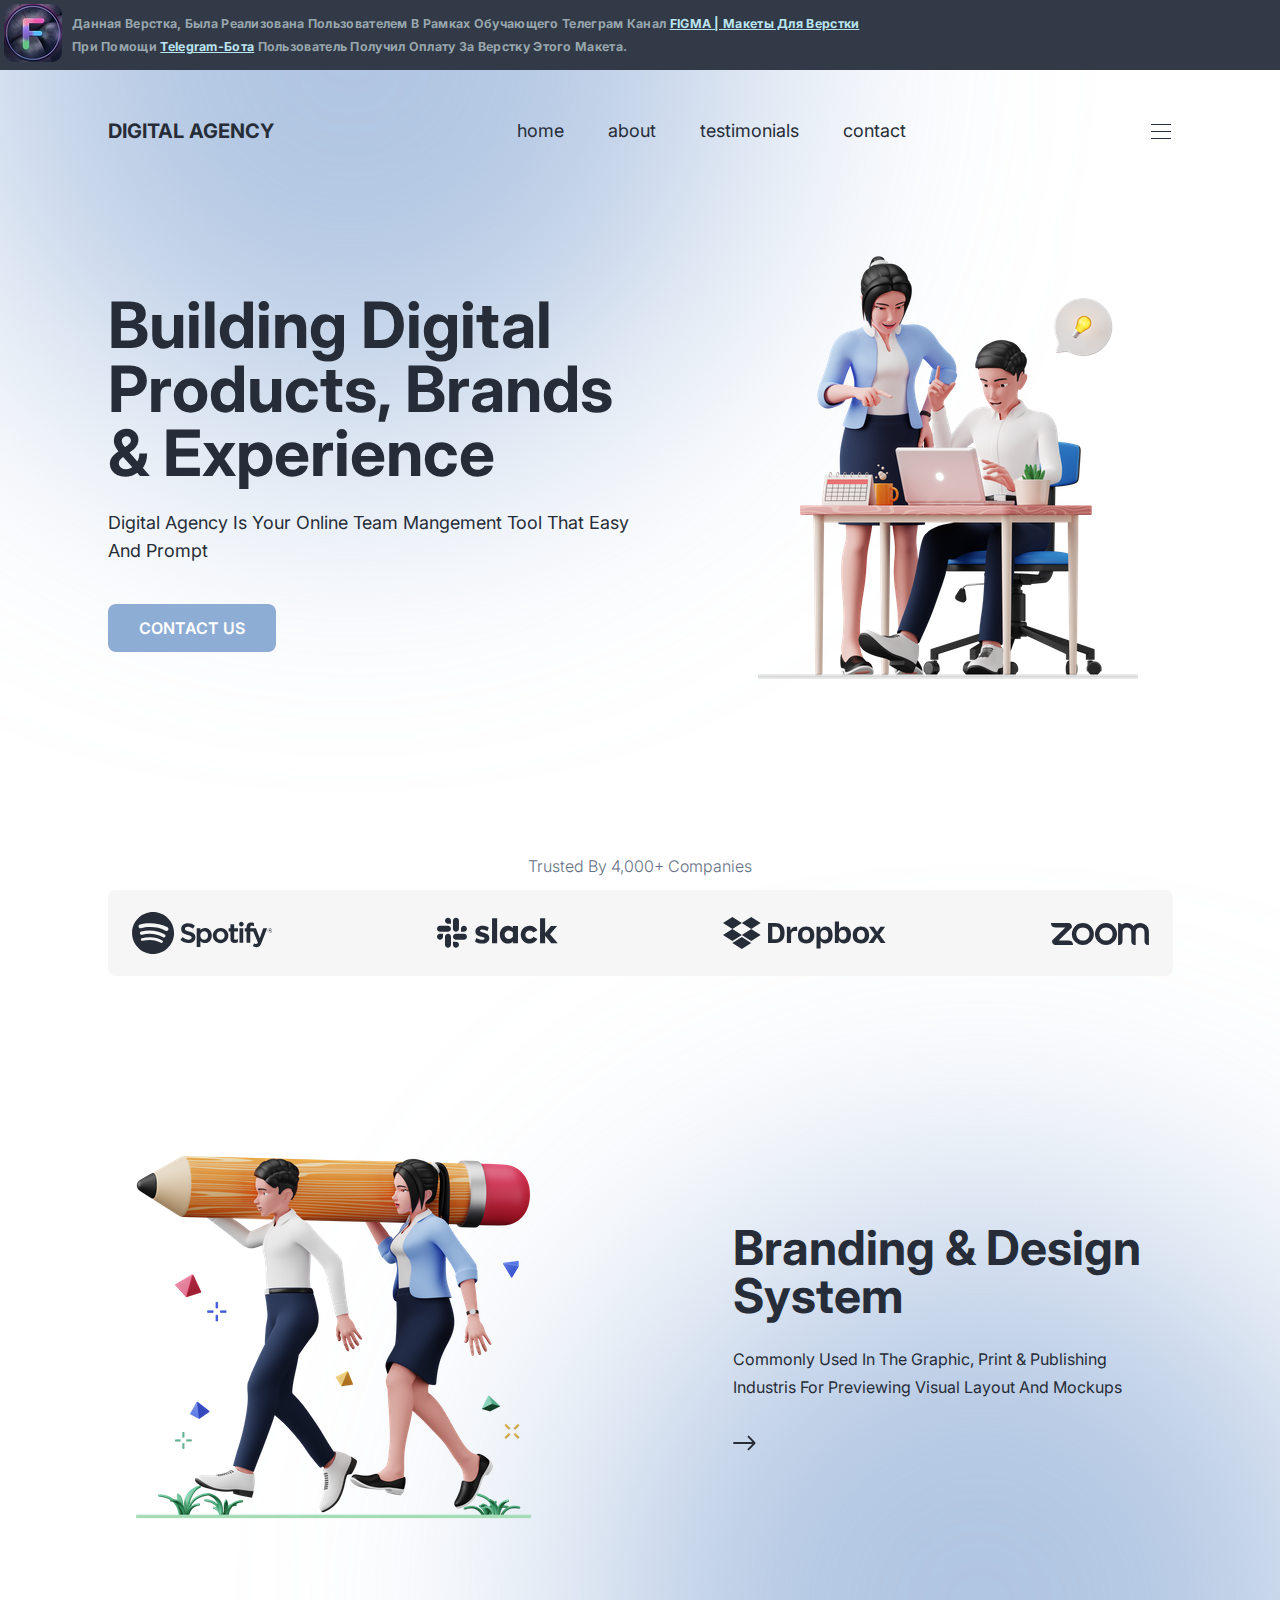
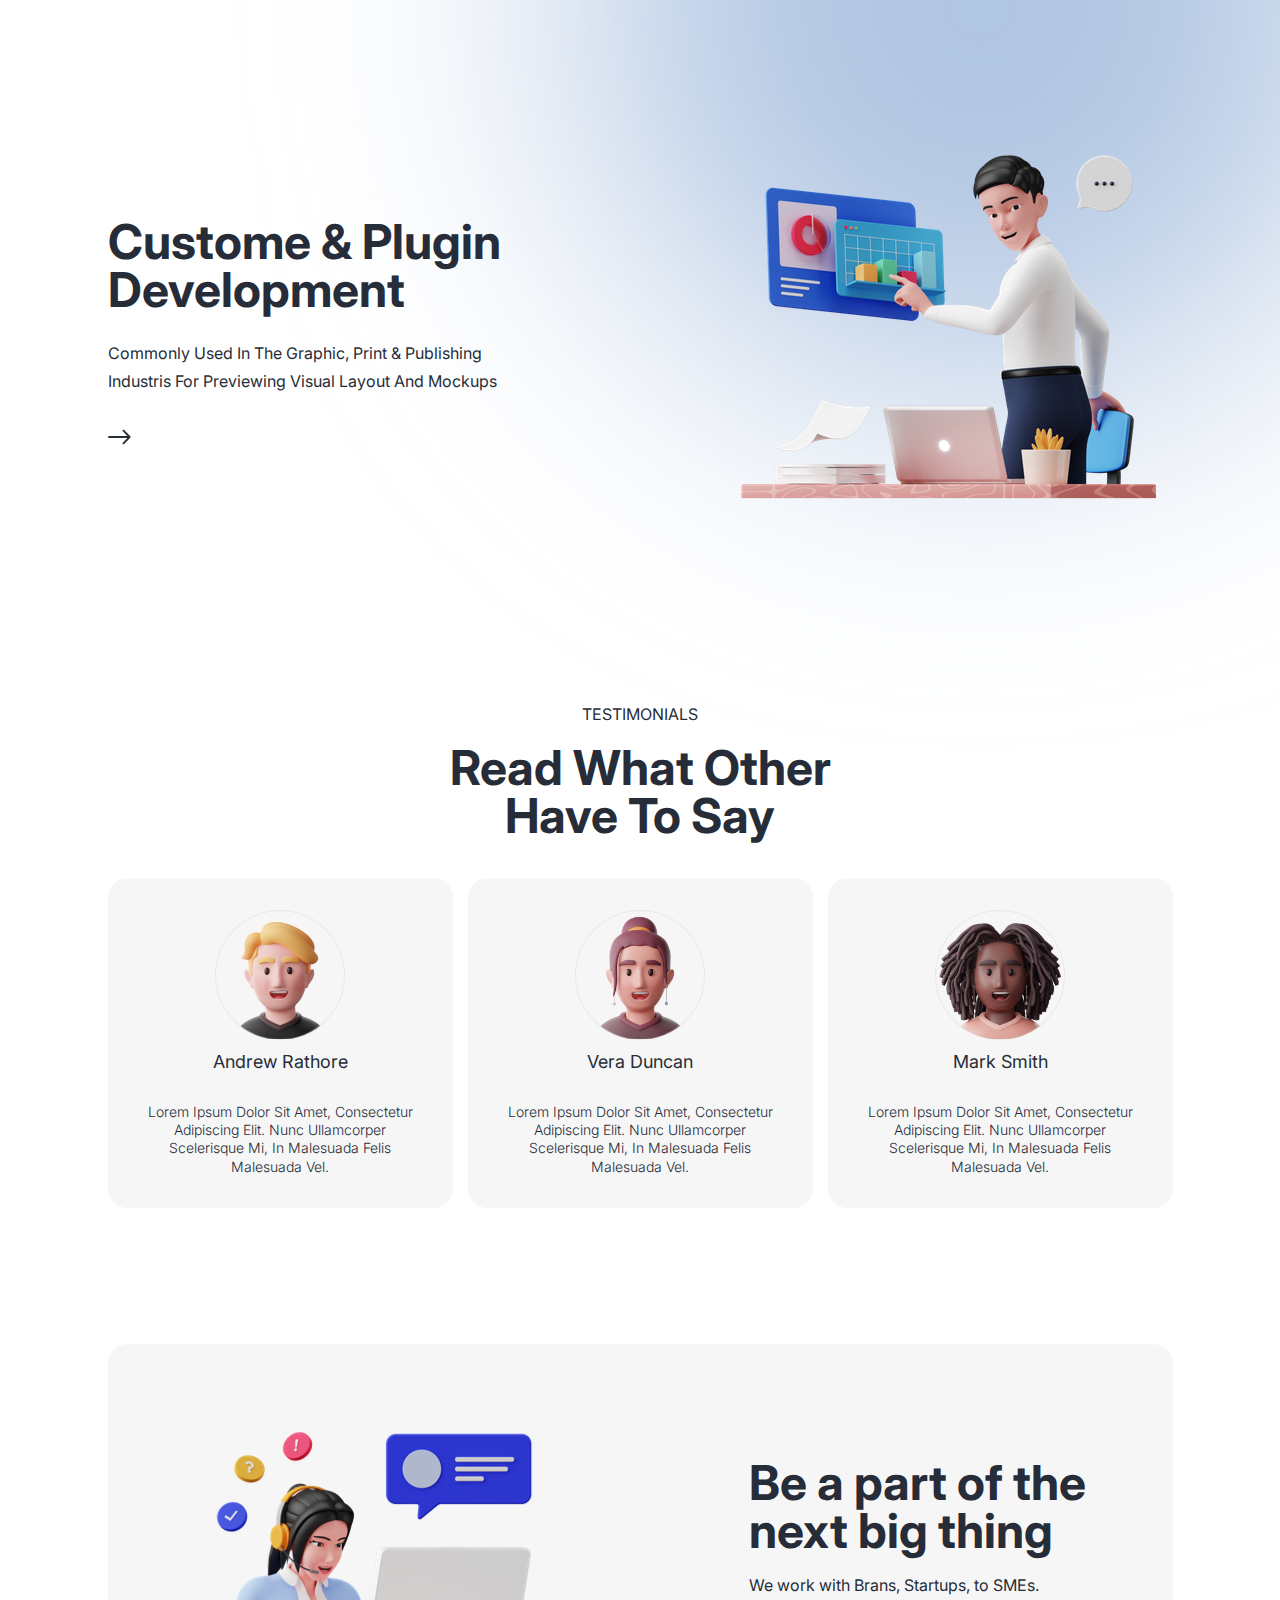
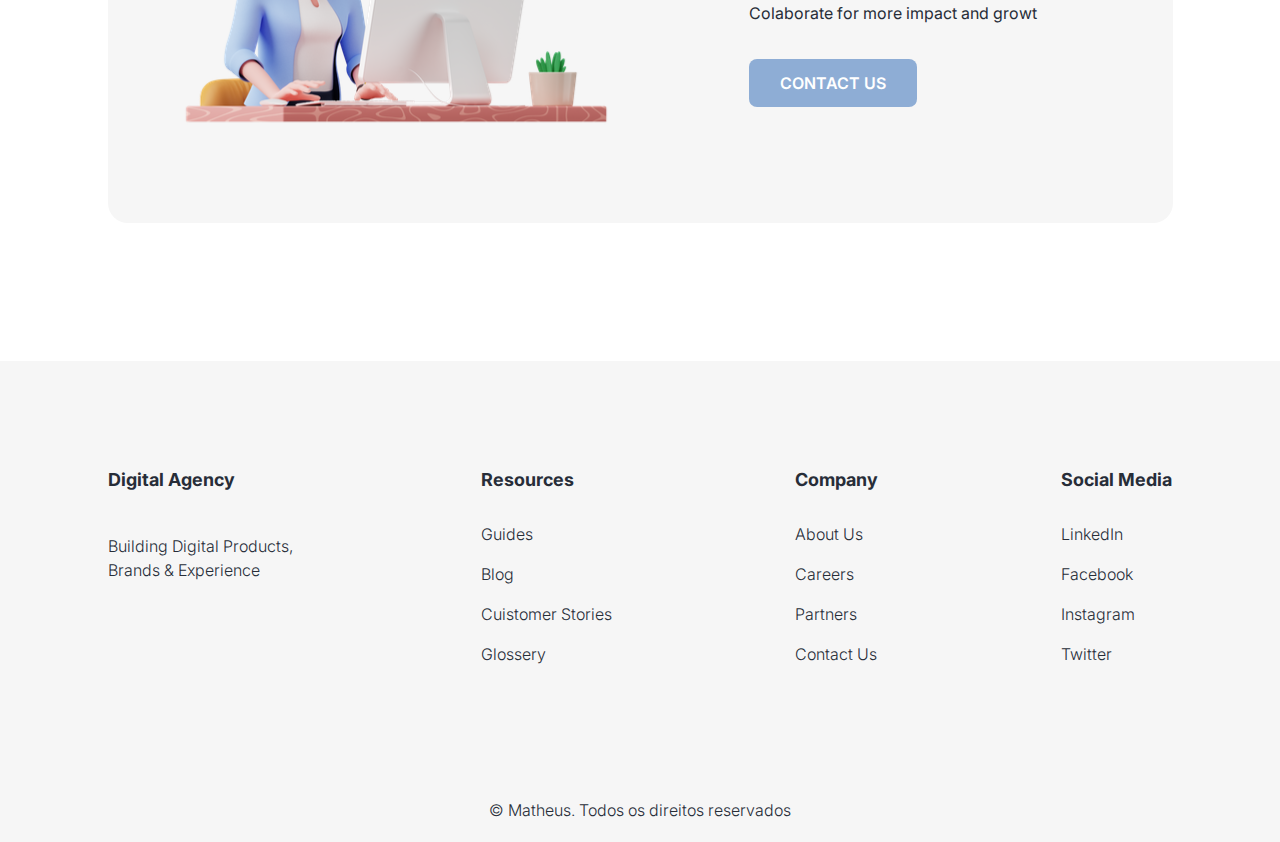
==== commit 75252a87: "media - responsive" ====
--- a/app/index.html
+++ b/app/index.html
@@ -57,6 +57,11 @@
                 <a class="menu__link" href="#contact">contact</a>
               </li>
             </ul>
+            <div class="menu__btn">
+              <span></span>
+              <span></span>
+              <span></span>
+            </div>
           </nav>
           <div class="background background--header"></div>
         </div>
--- a/app/css/style.min.css
+++ b/app/css/style.min.css
@@ -1 +1 @@
-@import"https://fonts.googleapis.com/css2?family=Inter:wght@300;400;600;700&display=swap";html{line-height:1.15;-webkit-text-size-adjust:100%}body{margin:0}main{display:block}h1{font-size:2em;margin:.67em 0}hr{-webkit-box-sizing:content-box;box-sizing:content-box;height:0;overflow:visible}pre{font-family:monospace,monospace;font-size:1em}a{background-color:rgba(0,0,0,0)}abbr[title]{border-bottom:none;text-decoration:underline;-webkit-text-decoration:underline dotted;text-decoration:underline dotted}b,strong{font-weight:bolder}code,kbd,samp{font-family:monospace,monospace;font-size:1em}small{font-size:80%}sub,sup{font-size:75%;line-height:0;position:relative;vertical-align:baseline}sub{bottom:-0.25em}sup{top:-0.5em}img{border-style:none}button,input,optgroup,select,textarea{font-family:inherit;font-size:100%;line-height:1.15;margin:0}button,input{overflow:visible}button,select{text-transform:none}button,[type=button],[type=reset],[type=submit]{-webkit-appearance:button}button::-moz-focus-inner,[type=button]::-moz-focus-inner,[type=reset]::-moz-focus-inner,[type=submit]::-moz-focus-inner{border-style:none;padding:0}button:-moz-focusring,[type=button]:-moz-focusring,[type=reset]:-moz-focusring,[type=submit]:-moz-focusring{outline:1px dotted ButtonText}fieldset{padding:.35em .75em .625em}legend{-webkit-box-sizing:border-box;box-sizing:border-box;color:inherit;display:table;max-width:100%;padding:0;white-space:normal}progress{vertical-align:baseline}textarea{overflow:auto}[type=checkbox],[type=radio]{-webkit-box-sizing:border-box;box-sizing:border-box;padding:0}[type=number]::-webkit-inner-spin-button,[type=number]::-webkit-outer-spin-button{height:auto}[type=search]{-webkit-appearance:textfield;outline-offset:-2px}[type=search]::-webkit-search-decoration{-webkit-appearance:none}::-webkit-file-upload-button{-webkit-appearance:button;font:inherit}details{display:block}summary{display:list-item}template{display:none}[hidden]{display:none}html{-webkit-box-sizing:border-box;box-sizing:border-box}*,*::before,*::after{-webkit-box-sizing:inherit;box-sizing:inherit;padding:0;margin:0}h1,h2,h3,h4,h5,h6{margin:0;padding:0}a{color:inherit;text-decoration:none}ul{list-style:none}button{background:rgba(0,0,0,0);border:none;cursor:pointer}.maketforfigma{-webkit-box-flex:0;-ms-flex:0 0 auto;flex:0 0 auto;background:#313a46;font-weight:bold;display:-webkit-box;display:-ms-flexbox;display:flex}.maketforfigma img{border-radius:10px;margin:4px 0 0 4px}.maketforfigma p{color:#98a6ad;text-decoration:none;letter-spacing:.01875rem;font-size:.775rem;padding:0 10px;line-height:.7rem;margin:12.4px 0}.maketforfigma p>a{color:#bbe4f0;font-weight:bold;text-decoration:underline}.maketforfigma p>a:hover{color:#fff}.main{-webkit-box-flex:1;-ms-flex:1 0 auto;flex:1 0 auto}html{height:100%}body{display:-webkit-box;display:-ms-flexbox;display:flex;-webkit-box-orient:vertical;-webkit-box-direction:normal;-ms-flex-direction:column;flex-direction:column;height:100%;padding:0;margin:0}body{min-width:300px;overflow-x:hidden;font-family:"Inter",sans-serif;font-size:16px;font-weight:400;line-height:1.75;text-transform:capitalize;color:#272d38;background-color:#fff}.container{max-width:1085px;padding:0 10px;margin:0 auto}.background{position:absolute;z-index:-1;width:800px;height:800px;border-radius:50%;background:rgba(142,173,213,.7);-webkit-filter:blur(153px);filter:blur(153px)}.background--header{top:-350px;left:-50px}.background--custome{top:-400px;right:-100px}.title__h1{font-size:64px;font-weight:700;line-height:1}.title__h3{font-size:48px;font-weight:700;line-height:1}.title__h5{font-size:18px;font-weight:700;line-height:28px}.nav{position:relative;display:-webkit-box;display:-ms-flexbox;display:flex;-webkit-box-pack:justify;-ms-flex-pack:justify;justify-content:space-between;-webkit-box-align:center;-ms-flex-align:center;align-items:center;padding:46px 0}.logo__link{font-size:20px;font-weight:700;line-height:24px;text-transform:uppercase}.menu{display:-webkit-box;display:-ms-flexbox;display:flex;-webkit-box-pack:center;-ms-flex-pack:center;justify-content:center;-webkit-box-align:center;-ms-flex-align:center;align-items:center;gap:44px}.menu__link{font-size:18px;line-height:28px;text-transform:lowercase}.button{font-weight:600;line-height:28px;text-transform:uppercase;color:#fff;background-color:#8eadd5;border-radius:8px;padding:10px 31px}.hero{padding-top:51px;margin-bottom:157px}.hero__wrap{display:-webkit-box;display:-ms-flexbox;display:flex;-webkit-box-pack:justify;-ms-flex-pack:justify;justify-content:space-between;-webkit-box-align:center;-ms-flex-align:center;align-items:center}.hero__title{max-width:540px;margin-bottom:24px}.hero__text{font-size:18px;font-weight:400;line-height:28px;max-width:525px;margin-bottom:39px}.social{margin-bottom:36px}.social__text{font-size:16px;font-weight:300;line-height:1;color:#667085;text-align:center;margin-bottom:16px}.social__items{display:-webkit-box;display:-ms-flexbox;display:flex;-webkit-box-pack:justify;-ms-flex-pack:justify;justify-content:space-between;-webkit-box-align:center;-ms-flex-align:center;align-items:center;background-color:#f6f6f6;border-radius:8px;padding:19px 24px;gap:40px}.social__item{line-height:1}.social__img{display:-webkit-box;display:-ms-flexbox;display:flex}.branding{padding-top:100px;margin-bottom:36px}.branding__wrap{display:-webkit-box;display:-ms-flexbox;display:flex;-webkit-box-pack:justify;-ms-flex-pack:justify;justify-content:space-between;-webkit-box-align:center;-ms-flex-align:center;align-items:center}.branding__info{max-width:440px}.branding__title{margin-bottom:25px}.branding__text{max-width:392px;margin-bottom:30px}.branding__link{cursor:pointer}.custome{position:relative;padding-top:100px;margin-bottom:36px}.custome__wrap{display:-webkit-box;display:-ms-flexbox;display:flex;-webkit-box-pack:justify;-ms-flex-pack:justify;justify-content:space-between;-webkit-box-align:center;-ms-flex-align:center;align-items:center}.custome__info{max-width:440px}.custome__title{margin-bottom:25px}.custome__text{max-width:392px;margin-bottom:30px}.custome__link{cursor:pointer}.client{padding-top:100px;margin-bottom:36px;text-align:center}.client__title-text{text-transform:uppercase;margin-bottom:16px}.client__title{max-width:440px;margin:0 auto 38px}.client__items{display:-webkit-box;display:-ms-flexbox;display:flex;-webkit-box-pack:justify;-ms-flex-pack:justify;justify-content:space-between;-webkit-box-align:center;-ms-flex-align:center;align-items:center;gap:15px}.client__item{display:-webkit-box;display:-ms-flexbox;display:flex;-webkit-box-orient:vertical;-webkit-box-direction:normal;-ms-flex-direction:column;flex-direction:column;-webkit-box-pack:center;-ms-flex-pack:center;justify-content:center;-webkit-box-align:center;-ms-flex-align:center;align-items:center;background-color:#f6f6f6;border-radius:20px;padding:32px}.client__img-box{background-position:center;background-size:cover;background-repeat:no-repeat;width:130px;height:130px;border:1px solid rgba(222,220,219,.5);border-radius:50%;margin-bottom:8px}.client__name{font-size:18px;font-weight:400;line-height:28px;margin-bottom:27px}.client__text{font-size:14px;font-weight:300;line-height:1.3}.contact{padding-top:100px;margin-bottom:138px}.contact__wrap{display:-webkit-box;display:-ms-flexbox;display:flex;-ms-flex-pack:distribute;justify-content:space-around;-webkit-box-align:center;-ms-flex-align:center;align-items:center;background-color:#f6f6f6;border-radius:20px}.contact__info{max-width:360px}.contact__title{text-transform:none;margin-bottom:16px}.contact__text{text-transform:none;margin-bottom:32px}.footer{padding-top:105px;background-color:#f6f6f6}.footer__box{display:-webkit-box;display:-ms-flexbox;display:flex;-webkit-box-pack:justify;-ms-flex-pack:justify;justify-content:space-between;margin-bottom:110px}.footer__items-box{max-width:190px}.footer__title{margin-bottom:32px}.footer__title--wider{margin-bottom:40px}.footer__item{font-weight:300;line-height:1;margin-bottom:24px}.footer__item--wider{line-height:1.5}.copy{text-align:center;font-weight:300;text-transform:none;padding-bottom:18px}+@import"https://fonts.googleapis.com/css2?family=Inter:wght@300;400;600;700&display=swap";html{line-height:1.15;-webkit-text-size-adjust:100%}body{margin:0}main{display:block}h1{font-size:2em;margin:.67em 0}hr{-webkit-box-sizing:content-box;box-sizing:content-box;height:0;overflow:visible}pre{font-family:monospace,monospace;font-size:1em}a{background-color:rgba(0,0,0,0)}abbr[title]{border-bottom:none;text-decoration:underline;-webkit-text-decoration:underline dotted;text-decoration:underline dotted}b,strong{font-weight:bolder}code,kbd,samp{font-family:monospace,monospace;font-size:1em}small{font-size:80%}sub,sup{font-size:75%;line-height:0;position:relative;vertical-align:baseline}sub{bottom:-0.25em}sup{top:-0.5em}img{border-style:none}button,input,optgroup,select,textarea{font-family:inherit;font-size:100%;line-height:1.15;margin:0}button,input{overflow:visible}button,select{text-transform:none}button,[type=button],[type=reset],[type=submit]{-webkit-appearance:button}button::-moz-focus-inner,[type=button]::-moz-focus-inner,[type=reset]::-moz-focus-inner,[type=submit]::-moz-focus-inner{border-style:none;padding:0}button:-moz-focusring,[type=button]:-moz-focusring,[type=reset]:-moz-focusring,[type=submit]:-moz-focusring{outline:1px dotted ButtonText}fieldset{padding:.35em .75em .625em}legend{-webkit-box-sizing:border-box;box-sizing:border-box;color:inherit;display:table;max-width:100%;padding:0;white-space:normal}progress{vertical-align:baseline}textarea{overflow:auto}[type=checkbox],[type=radio]{-webkit-box-sizing:border-box;box-sizing:border-box;padding:0}[type=number]::-webkit-inner-spin-button,[type=number]::-webkit-outer-spin-button{height:auto}[type=search]{-webkit-appearance:textfield;outline-offset:-2px}[type=search]::-webkit-search-decoration{-webkit-appearance:none}::-webkit-file-upload-button{-webkit-appearance:button;font:inherit}details{display:block}summary{display:list-item}template{display:none}[hidden]{display:none}html{-webkit-box-sizing:border-box;box-sizing:border-box}*,*::before,*::after{-webkit-box-sizing:inherit;box-sizing:inherit;padding:0;margin:0}h1,h2,h3,h4,h5,h6{margin:0;padding:0}a{color:inherit;text-decoration:none}ul{list-style:none}button{background:rgba(0,0,0,0);border:none;cursor:pointer}.maketforfigma{-webkit-box-flex:0;-ms-flex:0 0 auto;flex:0 0 auto;background:#313a46;font-weight:bold;display:-webkit-box;display:-ms-flexbox;display:flex;-webkit-box-align:center;-ms-flex-align:center;align-items:center}.maketforfigma img{border-radius:10px;margin:4px 0 0 4px;width:auto}.maketforfigma p{color:#98a6ad;text-decoration:none;letter-spacing:.01875rem;font-size:.775rem;padding:0 10px;line-height:.7rem;margin:12.4px 0}.maketforfigma p>a{color:#bbe4f0;font-weight:bold;text-decoration:underline}.maketforfigma p>a:hover{color:#fff}.main{-webkit-box-flex:1;-ms-flex:1 0 auto;flex:1 0 auto}html{height:100%}body{display:-webkit-box;display:-ms-flexbox;display:flex;-webkit-box-orient:vertical;-webkit-box-direction:normal;-ms-flex-direction:column;flex-direction:column;height:100%;padding:0;margin:0}body{min-width:300px;overflow-x:hidden;font-family:"Inter",sans-serif;font-size:16px;font-weight:400;line-height:1.75;text-transform:capitalize;color:#272d38;background-color:#fff}body img{width:100%}.container{max-width:1085px;padding:0 10px;margin:0 auto}.background{position:absolute;z-index:-1;width:800px;height:800px;border-radius:50%;background:rgba(142,173,213,.7);-webkit-filter:blur(153px);filter:blur(153px)}.background--header{top:-350px;left:-50px}.background--custome{top:-400px;right:-100px}.title__h1{font-size:64px;font-weight:700;line-height:1}.title__h3{font-size:48px;font-weight:700;line-height:1}.title__h5{font-size:18px;font-weight:700;line-height:28px}.nav{position:relative;display:-webkit-box;display:-ms-flexbox;display:flex;-webkit-box-pack:justify;-ms-flex-pack:justify;justify-content:space-between;-webkit-box-align:center;-ms-flex-align:center;align-items:center;padding:46px 0}.logo__link{font-size:20px;font-weight:700;line-height:24px;text-transform:uppercase}.menu{display:-webkit-box;display:-ms-flexbox;display:flex;-webkit-box-pack:center;-ms-flex-pack:center;justify-content:center;-webkit-box-align:center;-ms-flex-align:center;align-items:center;gap:44px}.menu__link{font-size:18px;line-height:28px;text-transform:lowercase}.menu__btn{position:relative;display:-webkit-box;display:-ms-flexbox;display:flex;-webkit-box-orient:vertical;-webkit-box-direction:normal;-ms-flex-direction:column;flex-direction:column;-webkit-box-pack:center;-ms-flex-pack:center;justify-content:center;-webkit-box-align:center;-ms-flex-align:center;align-items:center;gap:6px;width:24px;height:30px;z-index:10}.menu__btn span{-webkit-transition:all .2s;-o-transition:all .2s;transition:all .2s;width:20px;height:1px;background-color:#272d38}.menu__btn.menu__btn--active span:nth-child(1){-webkit-transform:translateY(10px) rotate(45deg);-ms-transform:translateY(10px) rotate(45deg);transform:translateY(10px) rotate(45deg)}.menu__btn.menu__btn--active span:nth-child(2){opacity:0}.menu__btn.menu__btn--active span:nth-child(3){-webkit-transform:translateY(-10px) rotate(135deg);-ms-transform:translateY(-10px) rotate(135deg);transform:translateY(-10px) rotate(135deg)}.button{font-weight:600;line-height:28px;text-transform:uppercase;color:#fff;background-color:#8eadd5;border-radius:8px;padding:10px 31px}.hero{padding-top:51px;margin-bottom:157px}.hero__wrap{display:-webkit-box;display:-ms-flexbox;display:flex;-webkit-box-pack:justify;-ms-flex-pack:justify;justify-content:space-between;-webkit-box-align:center;-ms-flex-align:center;align-items:center}.hero__title{max-width:540px;margin-bottom:24px}.hero__text{font-size:18px;font-weight:400;line-height:28px;max-width:525px;margin-bottom:39px}.social{margin-bottom:36px}.social__text{font-size:16px;font-weight:300;line-height:1;color:#667085;text-align:center;margin-bottom:16px}.social__items{display:-webkit-box;display:-ms-flexbox;display:flex;-webkit-box-pack:justify;-ms-flex-pack:justify;justify-content:space-between;-webkit-box-align:center;-ms-flex-align:center;align-items:center;background-color:#f6f6f6;border-radius:8px;padding:19px 24px;gap:40px}.social__item{line-height:1}.social__img{display:-webkit-box;display:-ms-flexbox;display:flex}.branding{padding-top:100px;margin-bottom:36px}.branding__wrap{display:-webkit-box;display:-ms-flexbox;display:flex;-webkit-box-pack:justify;-ms-flex-pack:justify;justify-content:space-between;-webkit-box-align:center;-ms-flex-align:center;align-items:center;gap:20px}.branding__info{max-width:440px}.branding__title{margin-bottom:25px}.branding__text{max-width:392px;margin-bottom:30px}.branding__link{cursor:pointer}.branding__link img{width:23px}.custome{position:relative;padding-top:100px;margin-bottom:36px}.custome__wrap{display:-webkit-box;display:-ms-flexbox;display:flex;-webkit-box-pack:justify;-ms-flex-pack:justify;justify-content:space-between;-webkit-box-align:center;-ms-flex-align:center;align-items:center;gap:20px}.custome__info{max-width:440px}.custome__title{margin-bottom:25px}.custome__text{max-width:392px;margin-bottom:30px}.custome__link{cursor:pointer}.custome__link img{width:23px}.client{padding-top:100px;margin-bottom:36px;text-align:center}.client__title-text{text-transform:uppercase;margin-bottom:16px}.client__title{max-width:440px;margin:0 auto 38px}.client__items{display:-webkit-box;display:-ms-flexbox;display:flex;-webkit-box-pack:justify;-ms-flex-pack:justify;justify-content:space-between;-webkit-box-align:center;-ms-flex-align:center;align-items:center;gap:15px}.client__item{display:-webkit-box;display:-ms-flexbox;display:flex;-webkit-box-orient:vertical;-webkit-box-direction:normal;-ms-flex-direction:column;flex-direction:column;-webkit-box-pack:center;-ms-flex-pack:center;justify-content:center;-webkit-box-align:center;-ms-flex-align:center;align-items:center;background-color:#f6f6f6;border-radius:20px;padding:32px}.client__img-box{background-position:center;background-size:cover;background-repeat:no-repeat;width:130px;height:130px;border:1px solid rgba(222,220,219,.5);border-radius:50%;margin-bottom:8px}.client__name{font-size:18px;font-weight:400;line-height:28px;margin-bottom:27px}.client__text{font-size:14px;font-weight:300;line-height:1.3}.contact{padding-top:100px;margin-bottom:138px}.contact__wrap{display:-webkit-box;display:-ms-flexbox;display:flex;-ms-flex-pack:distribute;justify-content:space-around;-webkit-box-align:center;-ms-flex-align:center;align-items:center;background-color:#f6f6f6;border-radius:20px;padding:10px;gap:20px}.contact__info{max-width:360px}.contact__title{text-transform:none;margin-bottom:16px}.contact__text{text-transform:none;margin-bottom:32px}.footer{padding-top:105px;background-color:#f6f6f6}.footer__box{display:-webkit-box;display:-ms-flexbox;display:flex;-webkit-box-pack:justify;-ms-flex-pack:justify;justify-content:space-between;margin-bottom:110px}.footer__items-box{max-width:190px}.footer__title{margin-bottom:32px}.footer__title--wider{margin-bottom:40px}.footer__item{font-weight:300;line-height:1;margin-bottom:24px}.footer__item--wider{line-height:1.5}.copy{text-align:center;font-weight:300;text-transform:none;padding-bottom:18px}@media(max-width: 820px){.title__h1{font-size:40px}.title__h3{font-size:32px}.hero__text{font-size:16px;line-height:28px}.contact__wrap{padding:20px}}@media(max-width: 650px){.maketforfigma p{line-height:1.2}}@media(max-width: 428px){.container{padding:0 20px}.nav{padding:48px 0 0}.logo__link{font-size:14px;line-height:17px}.menu{display:none}.button{font-size:14px;padding:10px 24px}.hero{padding-top:95px;margin-bottom:120px}.hero__wrap{text-align:center;-webkit-box-orient:vertical;-webkit-box-direction:normal;-ms-flex-direction:column;flex-direction:column}.hero__text{margin-bottom:24px}.hero__btn{margin-bottom:48px}.social__text{font-size:14px}.social__items{padding:30px 13px;gap:28px}.branding{padding-top:80px;text-align:center}.branding__wrap{-webkit-box-orient:vertical;-webkit-box-direction:normal;-ms-flex-direction:column;flex-direction:column;gap:0}.branding__info{-webkit-box-ordinal-group:0;-ms-flex-order:-1;order:-1}.branding__text{font-size:14px}.branding__link{display:block;width:29px;-webkit-transform:rotate(90deg);-ms-transform:rotate(90deg);transform:rotate(90deg);margin:0 auto 24px}.custome{padding-top:80px;text-align:center}.custome__wrap{-webkit-box-orient:vertical;-webkit-box-direction:normal;-ms-flex-direction:column;flex-direction:column;gap:0}.custome__text{font-size:14px}.custome__link{display:block;width:29px;-webkit-transform:rotate(90deg);-ms-transform:rotate(90deg);transform:rotate(90deg);margin:0 auto 24px}.client{padding-top:80px}.client__title-text{font-size:12px}.client__title{margin-bottom:16px}.client__items{-webkit-box-orient:vertical;-webkit-box-direction:normal;-ms-flex-direction:column;flex-direction:column;gap:40px}.contact{padding-top:90px;text-align:center}.contact__img{display:none}.contact__title{margin-bottom:32px}}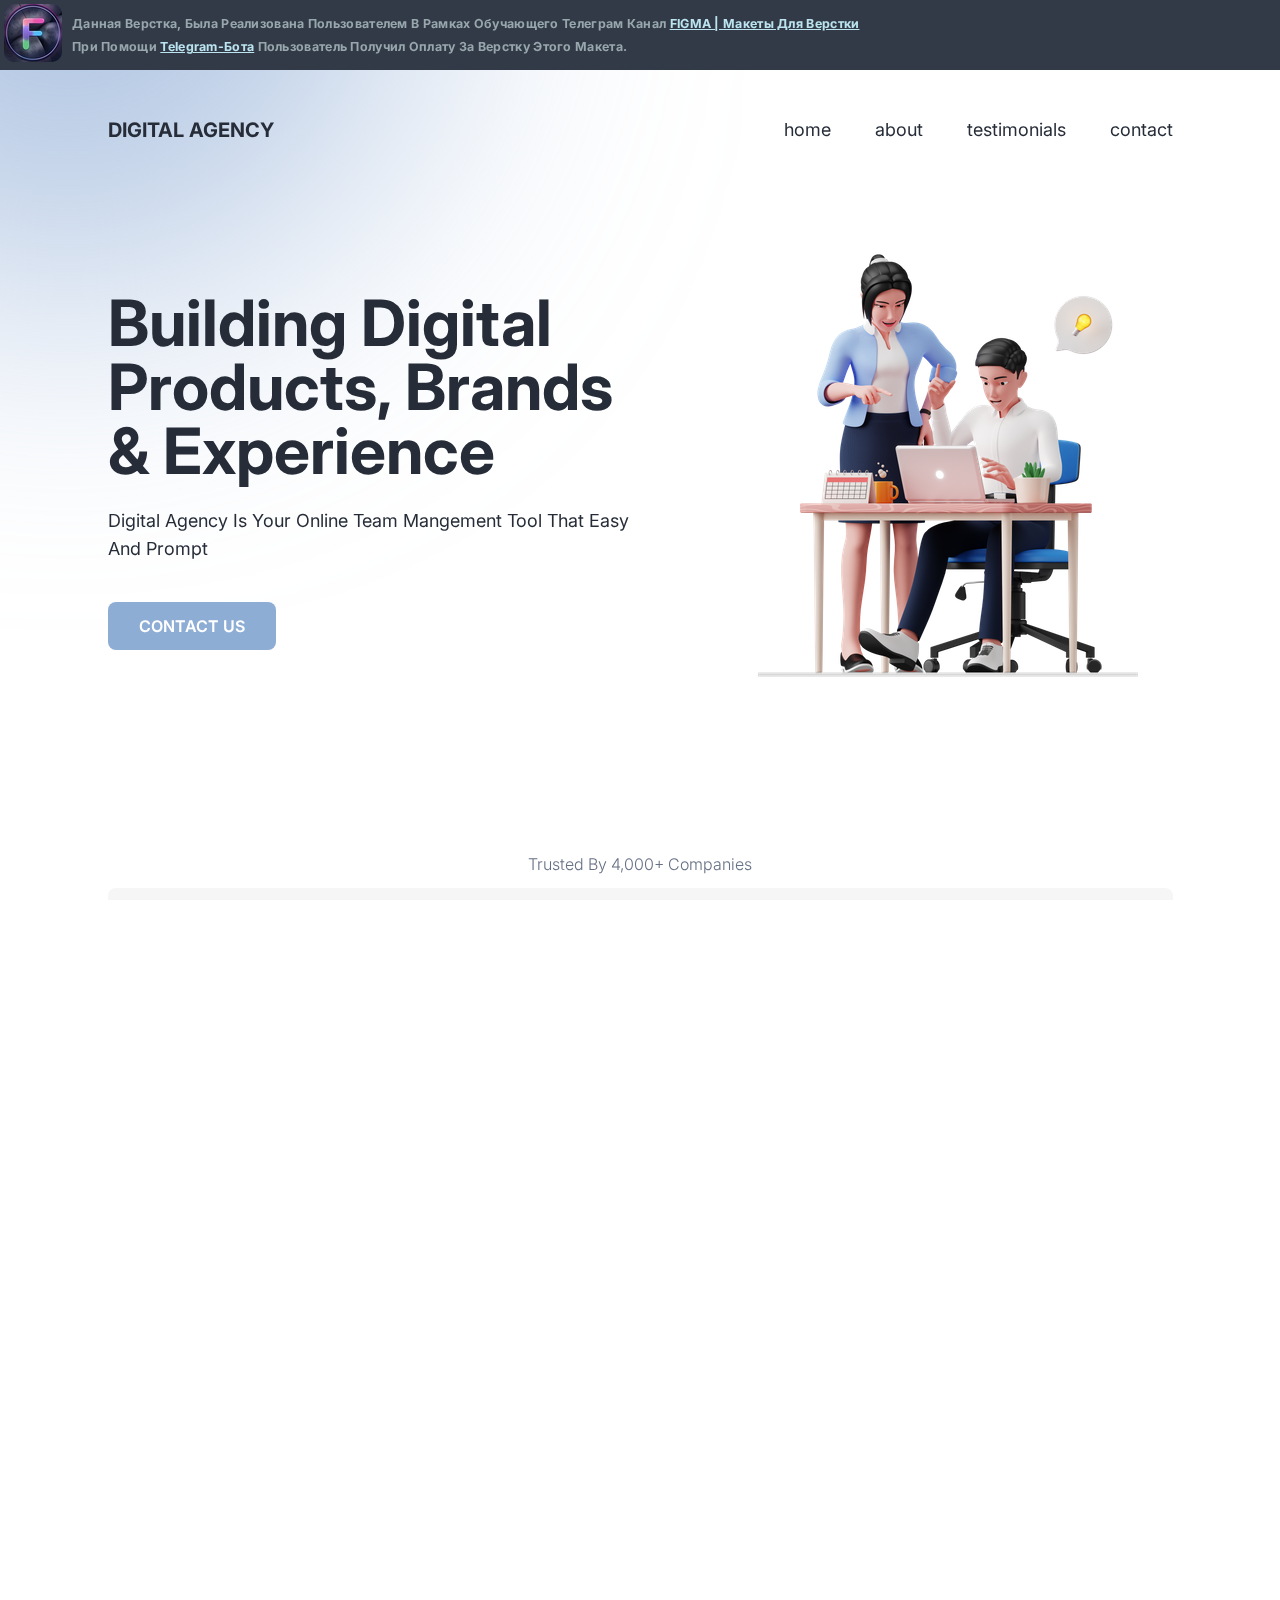
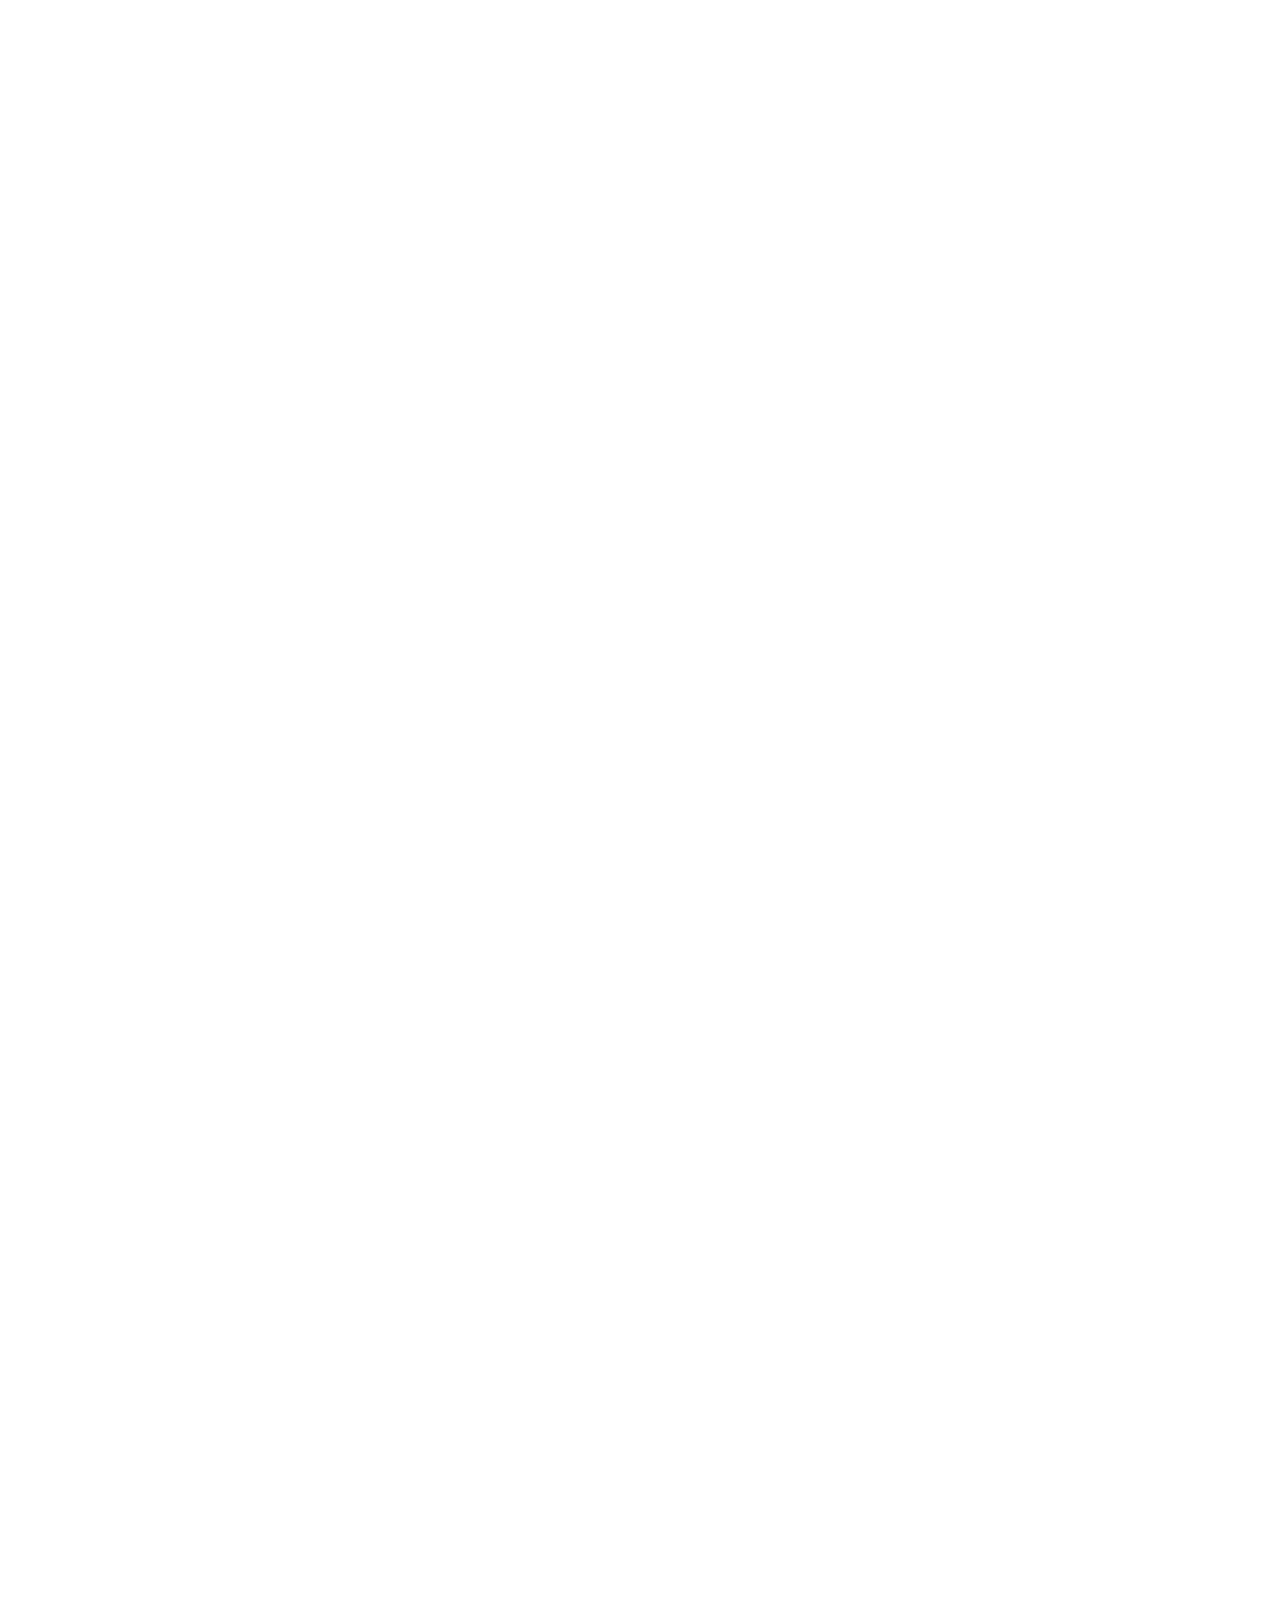
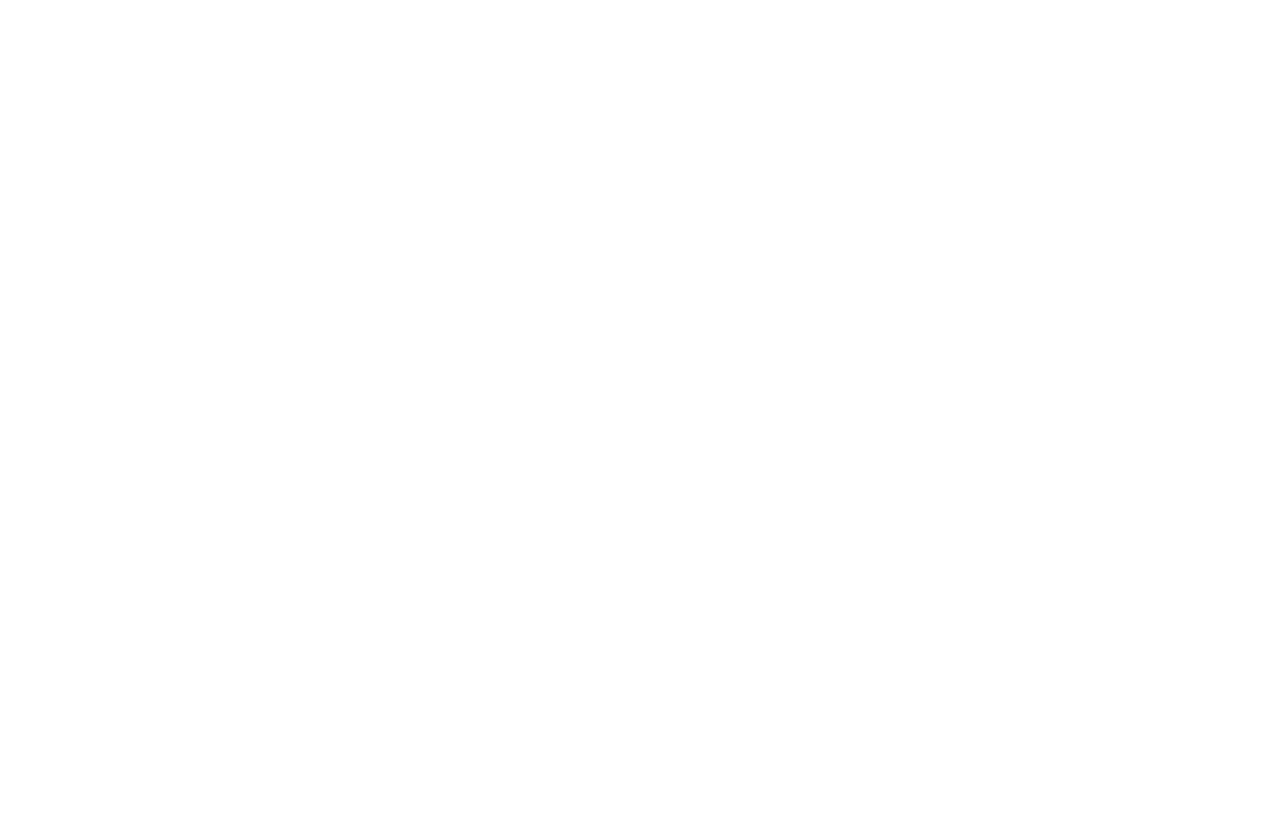
==== commit 9d0e35ee: "deploy 0.9" ====
--- a/app/index.html
+++ b/app/index.html
@@ -37,7 +37,6 @@
       </div>
     </div>
     <!-- Конец -->
-
     <div class="main">
       <header class="header">
         <div class="container">
@@ -95,7 +94,7 @@
             <p class="social__text">Trusted by 4,000+ companies</p>
             <ul class="social__items">
               <li class="social__item">
-                <a class="social__link" href="#"
+                <a class="social__link" href="#contact"
                   ><img
                     class="social__img"
                     src="images/icon/spotify.svg"
@@ -147,8 +146,8 @@
                   Commonly used in the graphic, print & publishing industris for
                   previewing visual layout and mockups
                 </p>
-                <a class="branding__link"
-                  ><img src="images/icon/arrow_right.svg" alt="arrow-right"
+                <a href="#contact" class="branding__link">
+                  <img src="images/icon/arrow_right.svg" alt="arrow-right"
                 /></a>
               </div>
             </div>
@@ -166,7 +165,7 @@
                   Commonly used in the graphic, print & publishing industris for
                   previewing visual layout and mockups
                 </p>
-                <a class="custome__link"
+                <a class="custome__link" href="#contact"
                   ><img src="images/icon/arrow_right.svg" alt="arrow-right"
                 /></a>
               </div>
--- a/app/css/style.min.css
+++ b/app/css/style.min.css
@@ -1 +1 @@
-@import"https://fonts.googleapis.com/css2?family=Inter:wght@300;400;600;700&display=swap";html{line-height:1.15;-webkit-text-size-adjust:100%}body{margin:0}main{display:block}h1{font-size:2em;margin:.67em 0}hr{-webkit-box-sizing:content-box;box-sizing:content-box;height:0;overflow:visible}pre{font-family:monospace,monospace;font-size:1em}a{background-color:rgba(0,0,0,0)}abbr[title]{border-bottom:none;text-decoration:underline;-webkit-text-decoration:underline dotted;text-decoration:underline dotted}b,strong{font-weight:bolder}code,kbd,samp{font-family:monospace,monospace;font-size:1em}small{font-size:80%}sub,sup{font-size:75%;line-height:0;position:relative;vertical-align:baseline}sub{bottom:-0.25em}sup{top:-0.5em}img{border-style:none}button,input,optgroup,select,textarea{font-family:inherit;font-size:100%;line-height:1.15;margin:0}button,input{overflow:visible}button,select{text-transform:none}button,[type=button],[type=reset],[type=submit]{-webkit-appearance:button}button::-moz-focus-inner,[type=button]::-moz-focus-inner,[type=reset]::-moz-focus-inner,[type=submit]::-moz-focus-inner{border-style:none;padding:0}button:-moz-focusring,[type=button]:-moz-focusring,[type=reset]:-moz-focusring,[type=submit]:-moz-focusring{outline:1px dotted ButtonText}fieldset{padding:.35em .75em .625em}legend{-webkit-box-sizing:border-box;box-sizing:border-box;color:inherit;display:table;max-width:100%;padding:0;white-space:normal}progress{vertical-align:baseline}textarea{overflow:auto}[type=checkbox],[type=radio]{-webkit-box-sizing:border-box;box-sizing:border-box;padding:0}[type=number]::-webkit-inner-spin-button,[type=number]::-webkit-outer-spin-button{height:auto}[type=search]{-webkit-appearance:textfield;outline-offset:-2px}[type=search]::-webkit-search-decoration{-webkit-appearance:none}::-webkit-file-upload-button{-webkit-appearance:button;font:inherit}details{display:block}summary{display:list-item}template{display:none}[hidden]{display:none}html{-webkit-box-sizing:border-box;box-sizing:border-box}*,*::before,*::after{-webkit-box-sizing:inherit;box-sizing:inherit;padding:0;margin:0}h1,h2,h3,h4,h5,h6{margin:0;padding:0}a{color:inherit;text-decoration:none}ul{list-style:none}button{background:rgba(0,0,0,0);border:none;cursor:pointer}.maketforfigma{-webkit-box-flex:0;-ms-flex:0 0 auto;flex:0 0 auto;background:#313a46;font-weight:bold;display:-webkit-box;display:-ms-flexbox;display:flex;-webkit-box-align:center;-ms-flex-align:center;align-items:center}.maketforfigma img{border-radius:10px;margin:4px 0 0 4px;width:auto}.maketforfigma p{color:#98a6ad;text-decoration:none;letter-spacing:.01875rem;font-size:.775rem;padding:0 10px;line-height:.7rem;margin:12.4px 0}.maketforfigma p>a{color:#bbe4f0;font-weight:bold;text-decoration:underline}.maketforfigma p>a:hover{color:#fff}.main{-webkit-box-flex:1;-ms-flex:1 0 auto;flex:1 0 auto}html{height:100%}body{display:-webkit-box;display:-ms-flexbox;display:flex;-webkit-box-orient:vertical;-webkit-box-direction:normal;-ms-flex-direction:column;flex-direction:column;height:100%;padding:0;margin:0}body{min-width:300px;overflow-x:hidden;font-family:"Inter",sans-serif;font-size:16px;font-weight:400;line-height:1.75;text-transform:capitalize;color:#272d38;background-color:#fff}body img{width:100%}.container{max-width:1085px;padding:0 10px;margin:0 auto}.background{position:absolute;z-index:-1;width:800px;height:800px;border-radius:50%;background:rgba(142,173,213,.7);-webkit-filter:blur(153px);filter:blur(153px)}.background--header{top:-350px;left:-50px}.background--custome{top:-400px;right:-100px}.title__h1{font-size:64px;font-weight:700;line-height:1}.title__h3{font-size:48px;font-weight:700;line-height:1}.title__h5{font-size:18px;font-weight:700;line-height:28px}.nav{position:relative;display:-webkit-box;display:-ms-flexbox;display:flex;-webkit-box-pack:justify;-ms-flex-pack:justify;justify-content:space-between;-webkit-box-align:center;-ms-flex-align:center;align-items:center;padding:46px 0}.logo__link{font-size:20px;font-weight:700;line-height:24px;text-transform:uppercase}.menu{display:-webkit-box;display:-ms-flexbox;display:flex;-webkit-box-pack:center;-ms-flex-pack:center;justify-content:center;-webkit-box-align:center;-ms-flex-align:center;align-items:center;gap:44px}.menu__link{font-size:18px;line-height:28px;text-transform:lowercase}.menu__btn{position:relative;display:-webkit-box;display:-ms-flexbox;display:flex;-webkit-box-orient:vertical;-webkit-box-direction:normal;-ms-flex-direction:column;flex-direction:column;-webkit-box-pack:center;-ms-flex-pack:center;justify-content:center;-webkit-box-align:center;-ms-flex-align:center;align-items:center;gap:6px;width:24px;height:30px;z-index:10}.menu__btn span{-webkit-transition:all .2s;-o-transition:all .2s;transition:all .2s;width:20px;height:1px;background-color:#272d38}.menu__btn.menu__btn--active span:nth-child(1){-webkit-transform:translateY(10px) rotate(45deg);-ms-transform:translateY(10px) rotate(45deg);transform:translateY(10px) rotate(45deg)}.menu__btn.menu__btn--active span:nth-child(2){opacity:0}.menu__btn.menu__btn--active span:nth-child(3){-webkit-transform:translateY(-10px) rotate(135deg);-ms-transform:translateY(-10px) rotate(135deg);transform:translateY(-10px) rotate(135deg)}.button{font-weight:600;line-height:28px;text-transform:uppercase;color:#fff;background-color:#8eadd5;border-radius:8px;padding:10px 31px}.hero{padding-top:51px;margin-bottom:157px}.hero__wrap{display:-webkit-box;display:-ms-flexbox;display:flex;-webkit-box-pack:justify;-ms-flex-pack:justify;justify-content:space-between;-webkit-box-align:center;-ms-flex-align:center;align-items:center}.hero__title{max-width:540px;margin-bottom:24px}.hero__text{font-size:18px;font-weight:400;line-height:28px;max-width:525px;margin-bottom:39px}.social{margin-bottom:36px}.social__text{font-size:16px;font-weight:300;line-height:1;color:#667085;text-align:center;margin-bottom:16px}.social__items{display:-webkit-box;display:-ms-flexbox;display:flex;-webkit-box-pack:justify;-ms-flex-pack:justify;justify-content:space-between;-webkit-box-align:center;-ms-flex-align:center;align-items:center;background-color:#f6f6f6;border-radius:8px;padding:19px 24px;gap:40px}.social__item{line-height:1}.social__img{display:-webkit-box;display:-ms-flexbox;display:flex}.branding{padding-top:100px;margin-bottom:36px}.branding__wrap{display:-webkit-box;display:-ms-flexbox;display:flex;-webkit-box-pack:justify;-ms-flex-pack:justify;justify-content:space-between;-webkit-box-align:center;-ms-flex-align:center;align-items:center;gap:20px}.branding__info{max-width:440px}.branding__title{margin-bottom:25px}.branding__text{max-width:392px;margin-bottom:30px}.branding__link{cursor:pointer}.branding__link img{width:23px}.custome{position:relative;padding-top:100px;margin-bottom:36px}.custome__wrap{display:-webkit-box;display:-ms-flexbox;display:flex;-webkit-box-pack:justify;-ms-flex-pack:justify;justify-content:space-between;-webkit-box-align:center;-ms-flex-align:center;align-items:center;gap:20px}.custome__info{max-width:440px}.custome__title{margin-bottom:25px}.custome__text{max-width:392px;margin-bottom:30px}.custome__link{cursor:pointer}.custome__link img{width:23px}.client{padding-top:100px;margin-bottom:36px;text-align:center}.client__title-text{text-transform:uppercase;margin-bottom:16px}.client__title{max-width:440px;margin:0 auto 38px}.client__items{display:-webkit-box;display:-ms-flexbox;display:flex;-webkit-box-pack:justify;-ms-flex-pack:justify;justify-content:space-between;-webkit-box-align:center;-ms-flex-align:center;align-items:center;gap:15px}.client__item{display:-webkit-box;display:-ms-flexbox;display:flex;-webkit-box-orient:vertical;-webkit-box-direction:normal;-ms-flex-direction:column;flex-direction:column;-webkit-box-pack:center;-ms-flex-pack:center;justify-content:center;-webkit-box-align:center;-ms-flex-align:center;align-items:center;background-color:#f6f6f6;border-radius:20px;padding:32px}.client__img-box{background-position:center;background-size:cover;background-repeat:no-repeat;width:130px;height:130px;border:1px solid rgba(222,220,219,.5);border-radius:50%;margin-bottom:8px}.client__name{font-size:18px;font-weight:400;line-height:28px;margin-bottom:27px}.client__text{font-size:14px;font-weight:300;line-height:1.3}.contact{padding-top:100px;margin-bottom:138px}.contact__wrap{display:-webkit-box;display:-ms-flexbox;display:flex;-ms-flex-pack:distribute;justify-content:space-around;-webkit-box-align:center;-ms-flex-align:center;align-items:center;background-color:#f6f6f6;border-radius:20px;padding:10px;gap:20px}.contact__info{max-width:360px}.contact__title{text-transform:none;margin-bottom:16px}.contact__text{text-transform:none;margin-bottom:32px}.footer{padding-top:105px;background-color:#f6f6f6}.footer__box{display:-webkit-box;display:-ms-flexbox;display:flex;-webkit-box-pack:justify;-ms-flex-pack:justify;justify-content:space-between;margin-bottom:110px}.footer__items-box{max-width:190px}.footer__title{margin-bottom:32px}.footer__title--wider{margin-bottom:40px}.footer__item{font-weight:300;line-height:1;margin-bottom:24px}.footer__item--wider{line-height:1.5}.copy{text-align:center;font-weight:300;text-transform:none;padding-bottom:18px}@media(max-width: 820px){.title__h1{font-size:40px}.title__h3{font-size:32px}.hero__text{font-size:16px;line-height:28px}.contact__wrap{padding:20px}}@media(max-width: 650px){.maketforfigma p{line-height:1.2}}@media(max-width: 428px){.container{padding:0 20px}.nav{padding:48px 0 0}.logo__link{font-size:14px;line-height:17px}.menu{display:none}.button{font-size:14px;padding:10px 24px}.hero{padding-top:95px;margin-bottom:120px}.hero__wrap{text-align:center;-webkit-box-orient:vertical;-webkit-box-direction:normal;-ms-flex-direction:column;flex-direction:column}.hero__text{margin-bottom:24px}.hero__btn{margin-bottom:48px}.social__text{font-size:14px}.social__items{padding:30px 13px;gap:28px}.branding{padding-top:80px;text-align:center}.branding__wrap{-webkit-box-orient:vertical;-webkit-box-direction:normal;-ms-flex-direction:column;flex-direction:column;gap:0}.branding__info{-webkit-box-ordinal-group:0;-ms-flex-order:-1;order:-1}.branding__text{font-size:14px}.branding__link{display:block;width:29px;-webkit-transform:rotate(90deg);-ms-transform:rotate(90deg);transform:rotate(90deg);margin:0 auto 24px}.custome{padding-top:80px;text-align:center}.custome__wrap{-webkit-box-orient:vertical;-webkit-box-direction:normal;-ms-flex-direction:column;flex-direction:column;gap:0}.custome__text{font-size:14px}.custome__link{display:block;width:29px;-webkit-transform:rotate(90deg);-ms-transform:rotate(90deg);transform:rotate(90deg);margin:0 auto 24px}.client{padding-top:80px}.client__title-text{font-size:12px}.client__title{margin-bottom:16px}.client__items{-webkit-box-orient:vertical;-webkit-box-direction:normal;-ms-flex-direction:column;flex-direction:column;gap:40px}.contact{padding-top:90px;text-align:center}.contact__img{display:none}.contact__title{margin-bottom:32px}}+@import"https://fonts.googleapis.com/css2?family=Inter:wght@300;400;600;700&display=swap";html{line-height:1.15;-webkit-text-size-adjust:100%}body{margin:0}main{display:block}h1{font-size:2em;margin:.67em 0}hr{-webkit-box-sizing:content-box;box-sizing:content-box;height:0;overflow:visible}pre{font-family:monospace,monospace;font-size:1em}a{background-color:rgba(0,0,0,0)}abbr[title]{border-bottom:none;text-decoration:underline;-webkit-text-decoration:underline dotted;text-decoration:underline dotted}b,strong{font-weight:bolder}code,kbd,samp{font-family:monospace,monospace;font-size:1em}small{font-size:80%}sub,sup{font-size:75%;line-height:0;position:relative;vertical-align:baseline}sub{bottom:-0.25em}sup{top:-0.5em}img{border-style:none}button,input,optgroup,select,textarea{font-family:inherit;font-size:100%;line-height:1.15;margin:0}button,input{overflow:visible}button,select{text-transform:none}button,[type=button],[type=reset],[type=submit]{-webkit-appearance:button}button::-moz-focus-inner,[type=button]::-moz-focus-inner,[type=reset]::-moz-focus-inner,[type=submit]::-moz-focus-inner{border-style:none;padding:0}button:-moz-focusring,[type=button]:-moz-focusring,[type=reset]:-moz-focusring,[type=submit]:-moz-focusring{outline:1px dotted ButtonText}fieldset{padding:.35em .75em .625em}legend{-webkit-box-sizing:border-box;box-sizing:border-box;color:inherit;display:table;max-width:100%;padding:0;white-space:normal}progress{vertical-align:baseline}textarea{overflow:auto}[type=checkbox],[type=radio]{-webkit-box-sizing:border-box;box-sizing:border-box;padding:0}[type=number]::-webkit-inner-spin-button,[type=number]::-webkit-outer-spin-button{height:auto}[type=search]{-webkit-appearance:textfield;outline-offset:-2px}[type=search]::-webkit-search-decoration{-webkit-appearance:none}::-webkit-file-upload-button{-webkit-appearance:button;font:inherit}details{display:block}summary{display:list-item}template{display:none}[hidden]{display:none}html{-webkit-box-sizing:border-box;box-sizing:border-box}*,*::before,*::after{-webkit-box-sizing:inherit;box-sizing:inherit;padding:0;margin:0}h1,h2,h3,h4,h5,h6{margin:0;padding:0}a{color:inherit;text-decoration:none}ul{list-style:none}button{background:rgba(0,0,0,0);border:none;cursor:pointer}.maketforfigma{-webkit-box-flex:0;-ms-flex:0 0 auto;flex:0 0 auto;background:#313a46;font-weight:bold;display:-webkit-box;display:-ms-flexbox;display:flex;-webkit-box-align:center;-ms-flex-align:center;align-items:center}.maketforfigma img{border-radius:10px;margin:4px 0 0 4px;width:auto}.maketforfigma p{color:#98a6ad;text-decoration:none;letter-spacing:.01875rem;font-size:.775rem;padding:0 10px;line-height:.7rem;margin:12.4px 0}.maketforfigma p>a{color:#bbe4f0;font-weight:bold;text-decoration:underline}.maketforfigma p>a:hover{color:#fff}.main{-webkit-box-flex:1;-ms-flex:1 0 auto;flex:1 0 auto}html{height:100%}body{display:-webkit-box;display:-ms-flexbox;display:flex;-webkit-box-orient:vertical;-webkit-box-direction:normal;-ms-flex-direction:column;flex-direction:column;height:100%;padding:0;margin:0}html{width:100%;max-width:100%;overflow-x:hidden}body{max-width:100%;width:100%;min-width:300px;overflow-x:hidden;font-family:"Inter",sans-serif;font-size:16px;font-weight:400;line-height:1.75;text-transform:capitalize;color:#272d38;background-color:#fff}body img{width:100%}.container{max-width:1085px;padding:0 10px;margin:0 auto}.title__h1{font-size:64px;font-weight:700;line-height:1}.title__h3{font-size:48px;font-weight:700;line-height:1}.title__h5{font-size:18px;font-weight:700;line-height:28px}.nav{display:-webkit-box;display:-ms-flexbox;display:flex;-webkit-box-pack:justify;-ms-flex-pack:justify;justify-content:space-between;-webkit-box-align:center;-ms-flex-align:center;align-items:center;padding:46px 0}.header .container{position:relative}.background{position:absolute;z-index:-1;width:700px;height:700px;border-radius:50%;background:rgba(142,173,213,.7);-webkit-filter:blur(153px);filter:blur(153px)}.background--header{top:-400%;left:-35%}.background--custome{top:-50%;right:-20%}.logo__link{font-size:20px;font-weight:700;line-height:24px;text-transform:uppercase}.menu{display:-webkit-box;display:-ms-flexbox;display:flex;-webkit-box-pack:center;-ms-flex-pack:center;justify-content:center;-webkit-box-align:center;-ms-flex-align:center;align-items:center;gap:44px}.menu__link{font-size:18px;line-height:28px;text-transform:lowercase}.menu__link:hover{text-decoration:underline}.menu__btn{position:relative;display:none;width:20px;z-index:10;cursor:pointer}.menu__btn span{display:block;-webkit-transition:all .2s;-o-transition:all .2s;transition:all .2s;width:100%;height:1px;background-color:#272d38}.menu__btn span+span{margin-top:6px}.menu__btn.menu__btn--active span:nth-child(1){-webkit-transform:translateY(5px) rotate(45deg);-ms-transform:translateY(5px) rotate(45deg);transform:translateY(5px) rotate(45deg)}.menu__btn.menu__btn--active span:nth-child(2){opacity:0}.menu__btn.menu__btn--active span:nth-child(3){-webkit-transform:translateY(-9px) rotate(135deg);-ms-transform:translateY(-9px) rotate(135deg);transform:translateY(-9px) rotate(135deg)}.menu.menu--active{-webkit-transform:translateY(0);-ms-transform:translateY(0);transform:translateY(0)}.button{font-weight:600;line-height:28px;text-transform:uppercase;color:#fff;background-color:#8eadd5;border-radius:8px;padding:10px 31px}.button:hover{text-decoration:underline}.hero{padding-top:51px;margin-bottom:157px}.hero__wrap{display:-webkit-box;display:-ms-flexbox;display:flex;-webkit-box-pack:justify;-ms-flex-pack:justify;justify-content:space-between;-webkit-box-align:center;-ms-flex-align:center;align-items:center}.hero__title{max-width:540px;margin-bottom:24px}.hero__text{font-size:18px;font-weight:400;line-height:28px;max-width:525px;margin-bottom:39px}.social{margin-bottom:36px}.social__text{font-size:16px;font-weight:300;line-height:1;color:#667085;text-align:center;margin-bottom:16px}.social__items{display:-webkit-box;display:-ms-flexbox;display:flex;-webkit-box-pack:justify;-ms-flex-pack:justify;justify-content:space-between;-webkit-box-align:center;-ms-flex-align:center;align-items:center;background-color:#f6f6f6;border-radius:8px;padding:19px 24px;gap:40px}.social__item{line-height:1}.social__img{display:-webkit-box;display:-ms-flexbox;display:flex}.branding{padding-top:100px;margin-bottom:36px}.branding__wrap{display:-webkit-box;display:-ms-flexbox;display:flex;-webkit-box-pack:justify;-ms-flex-pack:justify;justify-content:space-between;-webkit-box-align:center;-ms-flex-align:center;align-items:center;gap:20px}.branding__info{max-width:440px}.branding__title{margin-bottom:25px}.branding__text{max-width:392px;margin-bottom:30px}.branding__link{cursor:pointer}.branding__link img{width:23px}.custome{position:relative;padding-top:100px;margin-bottom:36px}.custome__wrap{display:-webkit-box;display:-ms-flexbox;display:flex;-webkit-box-pack:justify;-ms-flex-pack:justify;justify-content:space-between;-webkit-box-align:center;-ms-flex-align:center;align-items:center;gap:20px}.custome__info{max-width:440px}.custome__title{margin-bottom:25px}.custome__text{max-width:392px;margin-bottom:30px}.custome__link{cursor:pointer}.custome__link img{width:23px}.client{padding-top:100px;margin-bottom:36px;text-align:center}.client__title-text{text-transform:uppercase;margin-bottom:16px}.client__title{max-width:440px;margin:0 auto 38px}.client__items{display:-webkit-box;display:-ms-flexbox;display:flex;-webkit-box-pack:justify;-ms-flex-pack:justify;justify-content:space-between;-webkit-box-align:center;-ms-flex-align:center;align-items:center;gap:15px}.client__item{display:-webkit-box;display:-ms-flexbox;display:flex;-webkit-box-orient:vertical;-webkit-box-direction:normal;-ms-flex-direction:column;flex-direction:column;-webkit-box-pack:center;-ms-flex-pack:center;justify-content:center;-webkit-box-align:center;-ms-flex-align:center;align-items:center;background-color:#f6f6f6;border-radius:20px;padding:32px}.client__img-box{background-position:center;background-size:cover;background-repeat:no-repeat;width:130px;height:130px;border:1px solid rgba(222,220,219,.5);border-radius:50%;margin-bottom:8px}.client__name{font-size:18px;font-weight:400;line-height:28px;margin-bottom:27px}.client__text{font-size:14px;font-weight:300;line-height:1.3}.contact{padding-top:100px;margin-bottom:138px}.contact__wrap{display:-webkit-box;display:-ms-flexbox;display:flex;-ms-flex-pack:distribute;justify-content:space-around;-webkit-box-align:center;-ms-flex-align:center;align-items:center;background-color:#f6f6f6;border-radius:20px;padding:10px;gap:20px}.contact__info{max-width:360px}.contact__title{text-transform:none;margin-bottom:16px}.contact__text{text-transform:none;margin-bottom:32px}.footer{padding-top:105px;background-color:#f6f6f6}.footer__box{display:-webkit-box;display:-ms-flexbox;display:flex;-webkit-box-pack:justify;-ms-flex-pack:justify;justify-content:space-between;margin-bottom:110px}.footer__items-box{max-width:190px}.footer__title{margin-bottom:32px}.footer__title--wider{margin-bottom:40px}.footer__item{font-weight:300;line-height:1;margin-bottom:24px}.footer__item:hover{text-decoration:underline}.footer__item--wider{line-height:1.5}.copy{text-align:center;font-weight:300;text-transform:none;padding-bottom:18px}@media(max-width: 820px){.title__h1{font-size:40px}.title__h3{font-size:32px}.hero__text{font-size:16px;line-height:28px}.contact__wrap{padding:20px}}@media(max-width: 650px){.background{width:320px;height:320px}.background--header{top:-200%}.background--custome{top:-20%;right:-10%}.maketforfigma p{line-height:1.2}.container{padding:0 20px}.nav{padding:48px 0 0}.logo__link{font-size:14px;line-height:17px}.menu{position:absolute;top:0;left:0;right:0;-webkit-box-orient:vertical;-webkit-box-direction:normal;-ms-flex-direction:column;flex-direction:column;gap:20px;color:#fff;background-color:#8eadd5;border-radius:8px;padding:24px;margin:0 25px;-webkit-transition:all .5s;-o-transition:all .5s;transition:all .5s;-webkit-transform:translateY(-220%);-ms-transform:translateY(-220%);transform:translateY(-220%);z-index:5}.menu__btn{display:block}.button{font-size:14px;padding:10px 24px}.hero{padding-top:95px;margin-bottom:120px}.hero__wrap{text-align:center;-webkit-box-orient:vertical;-webkit-box-direction:normal;-ms-flex-direction:column;flex-direction:column}.hero__text{margin-bottom:24px}.hero__btn{margin-bottom:48px}.social__text{font-size:14px}.social__items{padding:30px 13px;gap:28px}.branding{padding-top:80px;text-align:center}.branding__wrap{-webkit-box-orient:vertical;-webkit-box-direction:normal;-ms-flex-direction:column;flex-direction:column;gap:0}.branding__info{-webkit-box-ordinal-group:0;-ms-flex-order:-1;order:-1}.branding__text{font-size:14px}.branding__link{display:block;width:29px;-webkit-transform:rotate(90deg);-ms-transform:rotate(90deg);transform:rotate(90deg);margin:0 auto 24px}.custome{padding-top:80px;text-align:center}.custome__wrap{-webkit-box-orient:vertical;-webkit-box-direction:normal;-ms-flex-direction:column;flex-direction:column;gap:0}.custome__text{font-size:14px}.custome__link{display:block;width:29px;-webkit-transform:rotate(90deg);-ms-transform:rotate(90deg);transform:rotate(90deg);margin:0 auto 24px}.client{padding-top:80px}.client__title-text{font-size:12px}.client__title{margin-bottom:16px}.client__items{-webkit-box-orient:vertical;-webkit-box-direction:normal;-ms-flex-direction:column;flex-direction:column;gap:40px}.contact{padding-top:90px;margin-bottom:128px;text-align:center}.contact__img{display:none}.contact__wrap{padding:56px 35px 48px}.contact__title{margin-bottom:32px}.contact__text{margin-bottom:48px}.contact__btn{font-size:16px;padding:10px 31px}.footer__box{-webkit-box-orient:vertical;-webkit-box-direction:normal;-ms-flex-direction:column;flex-direction:column;-webkit-box-align:center;-ms-flex-align:center;align-items:center;text-align:center;margin-bottom:0}.footer__title--wider{margin-bottom:34px}.footer__items{margin-bottom:72px}.copy{padding:24px;font-size:12px}}